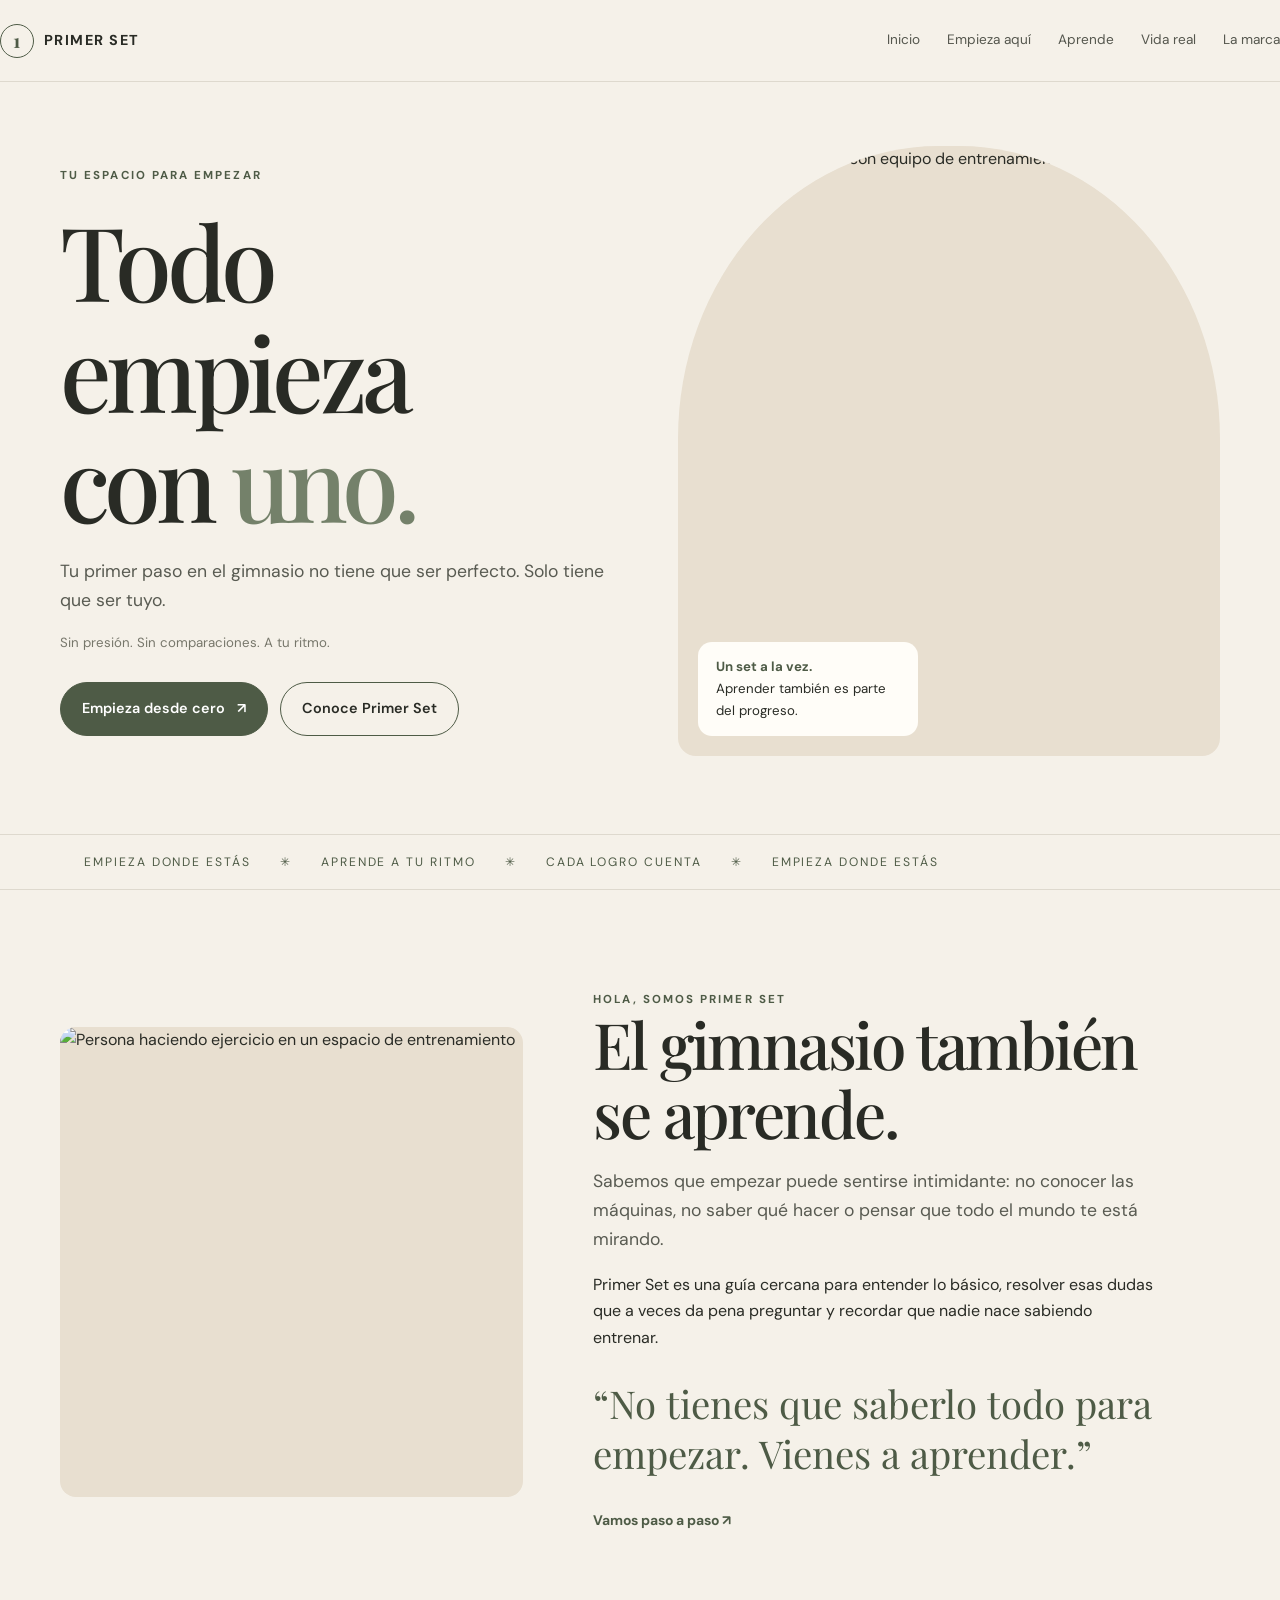
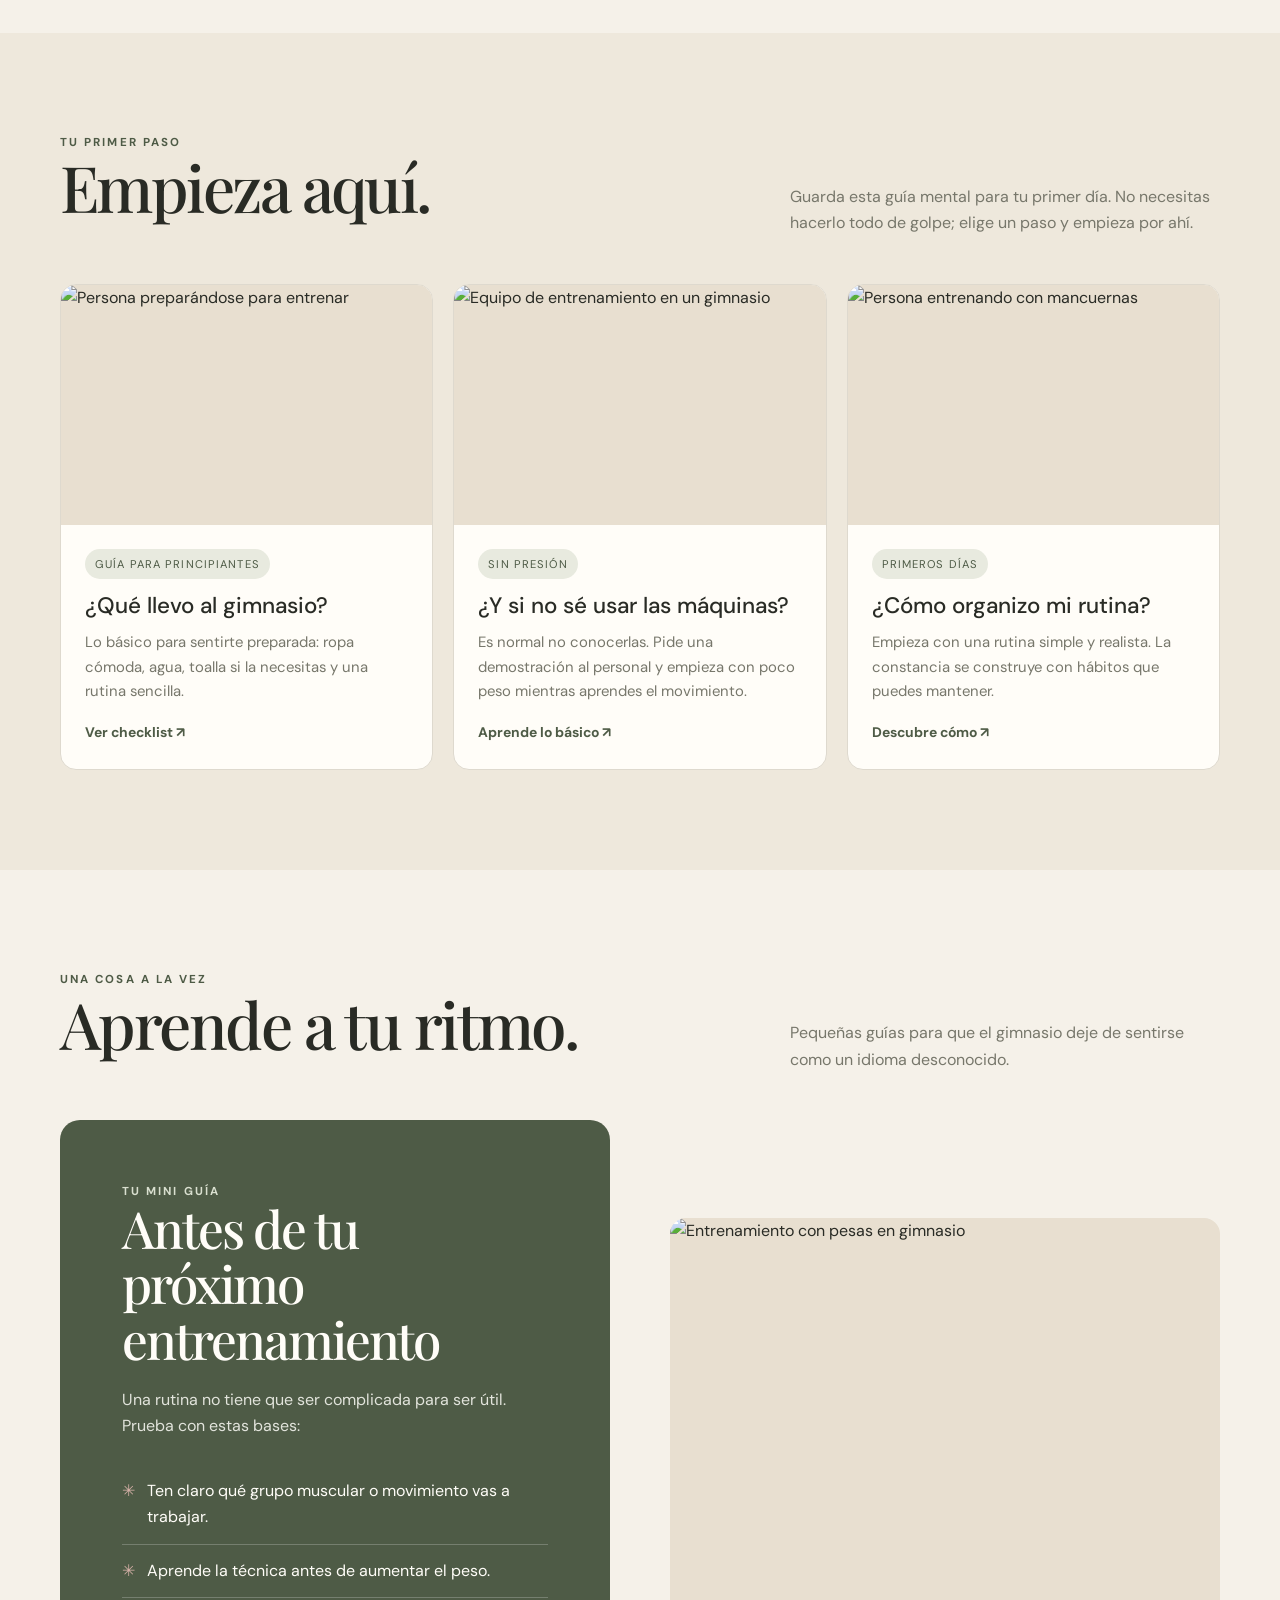
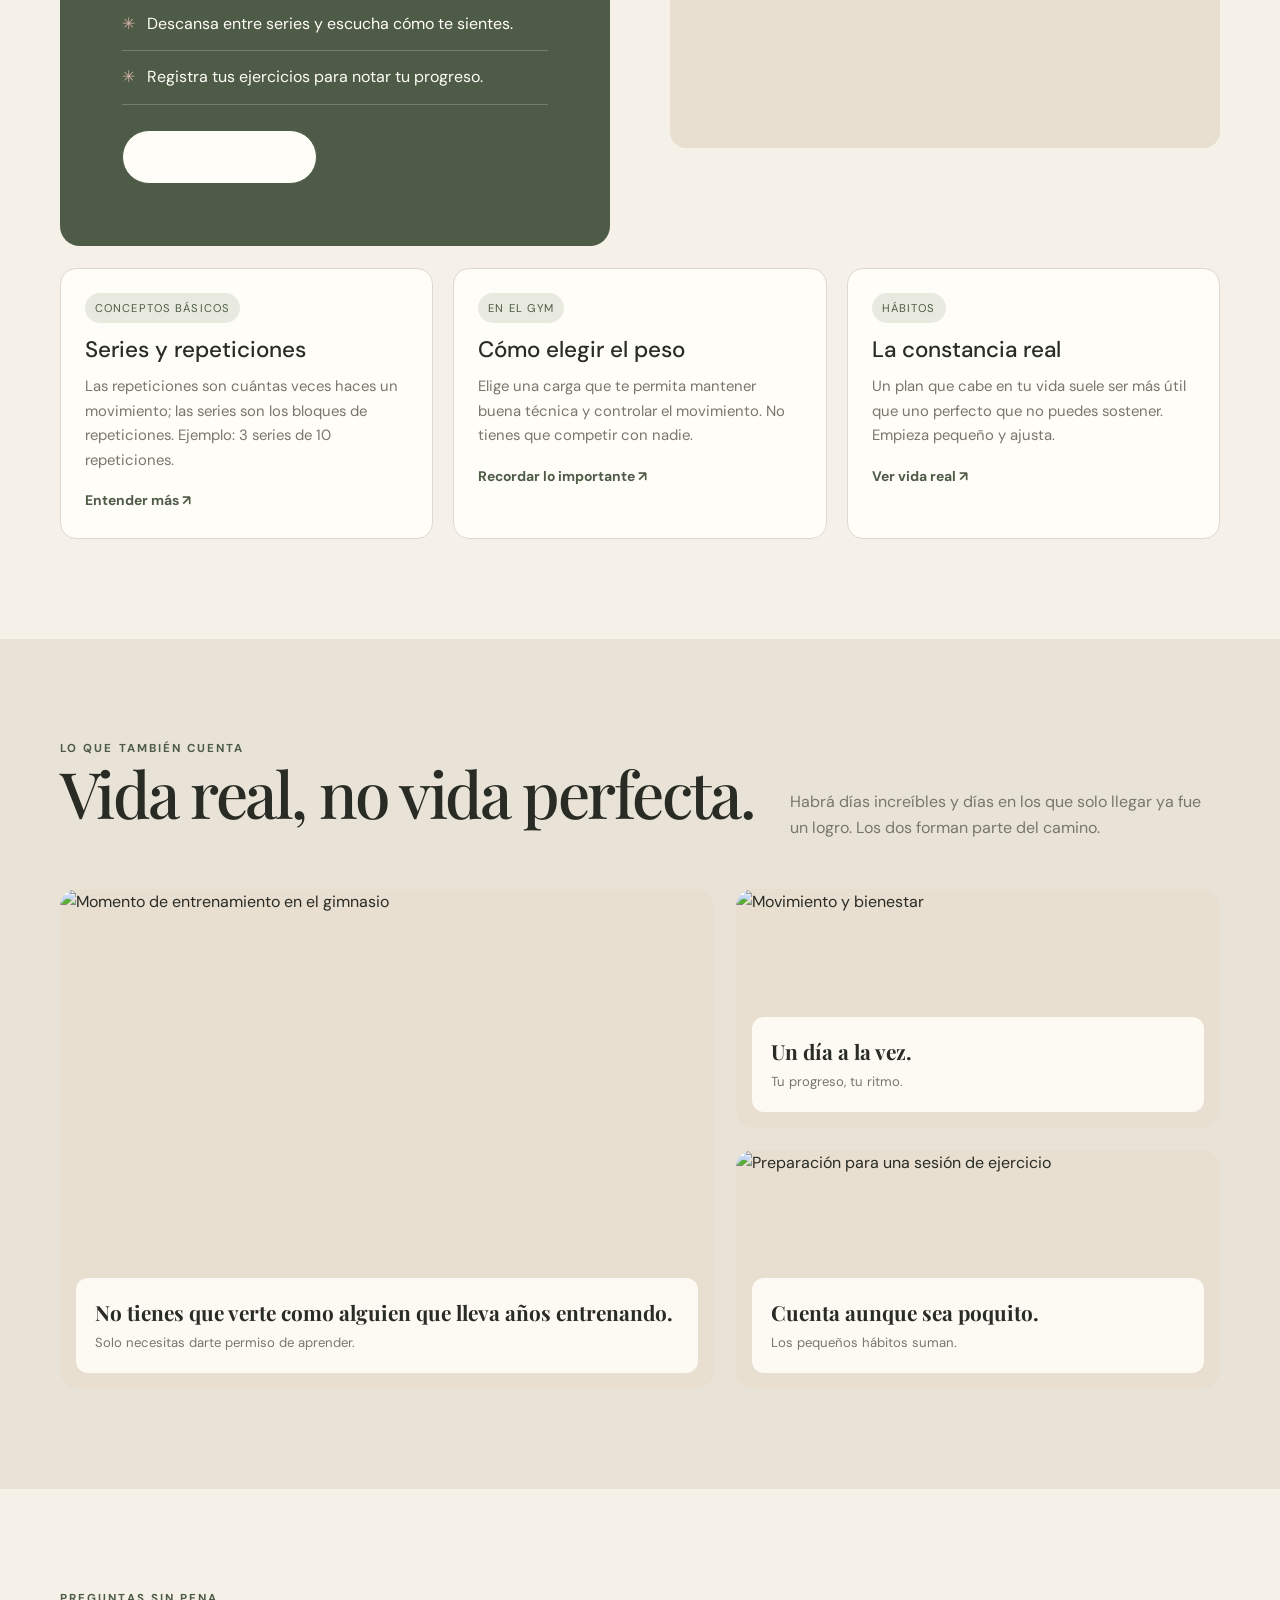
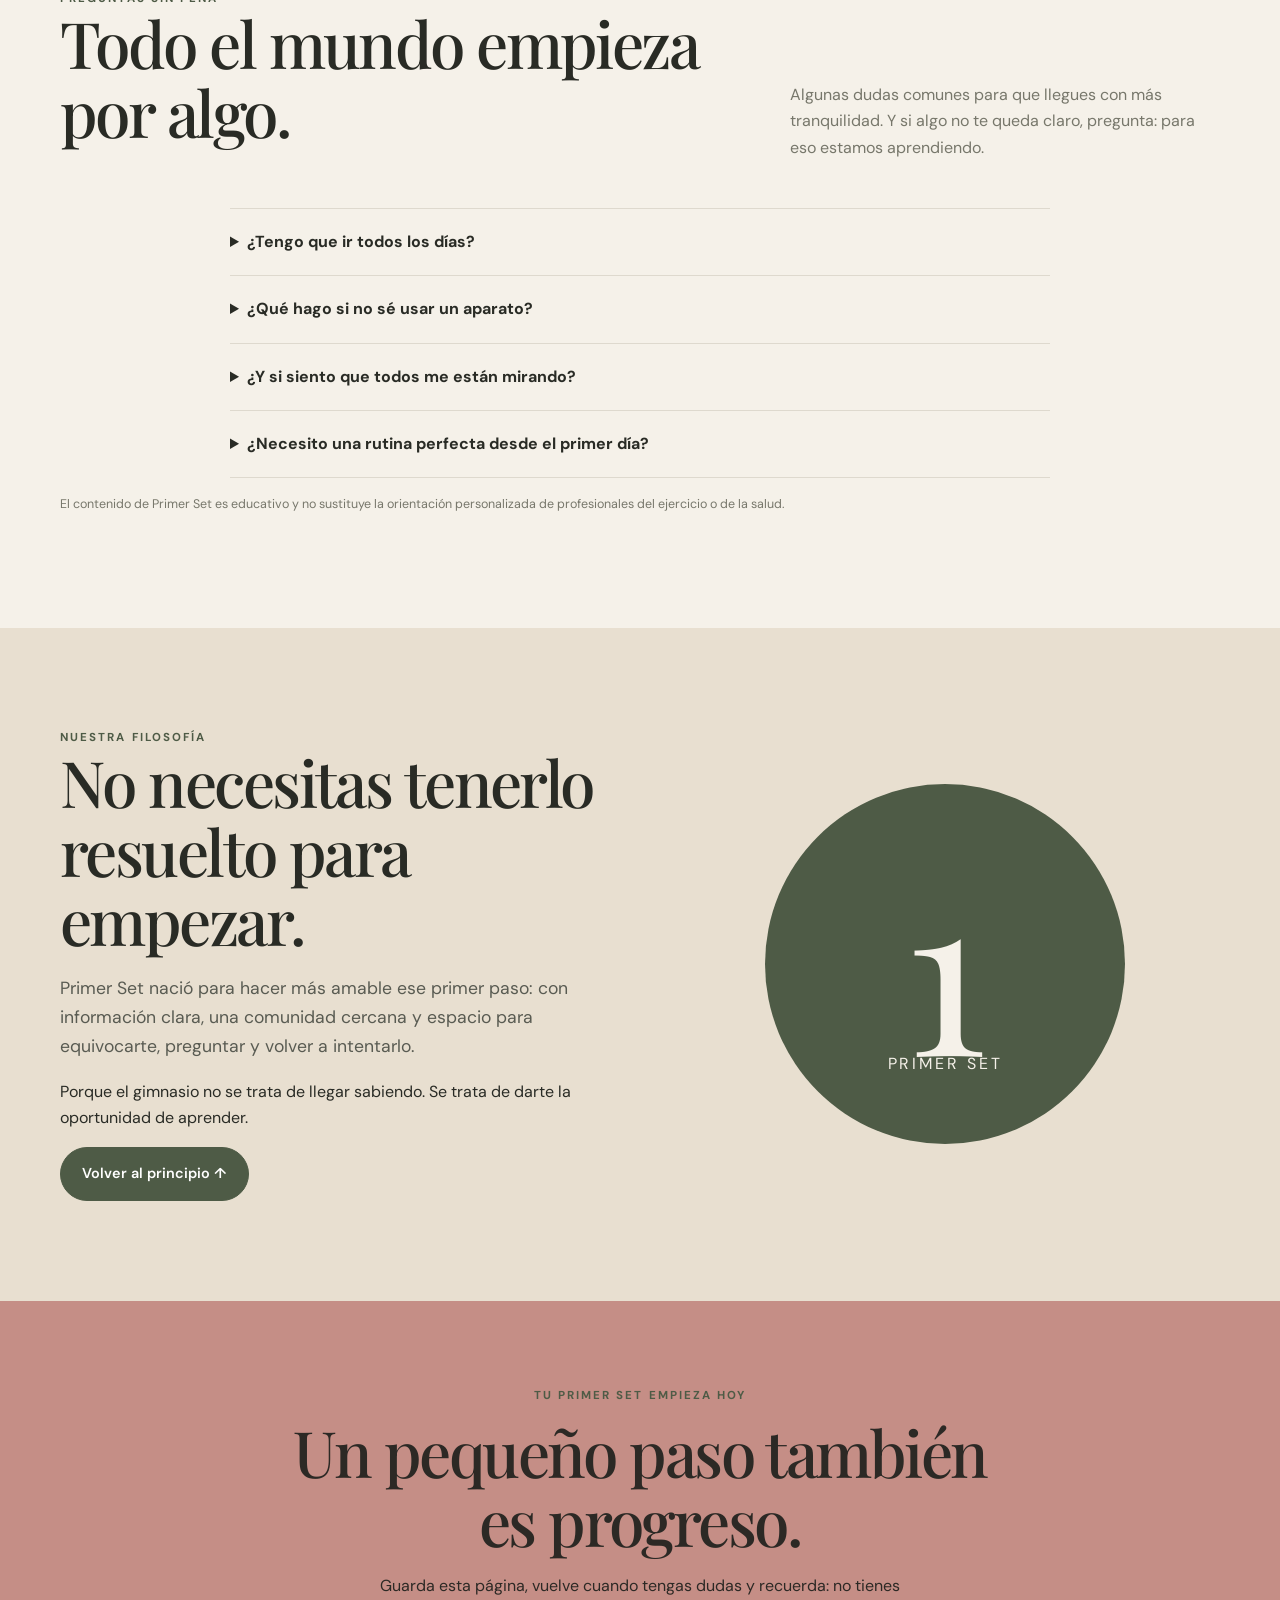
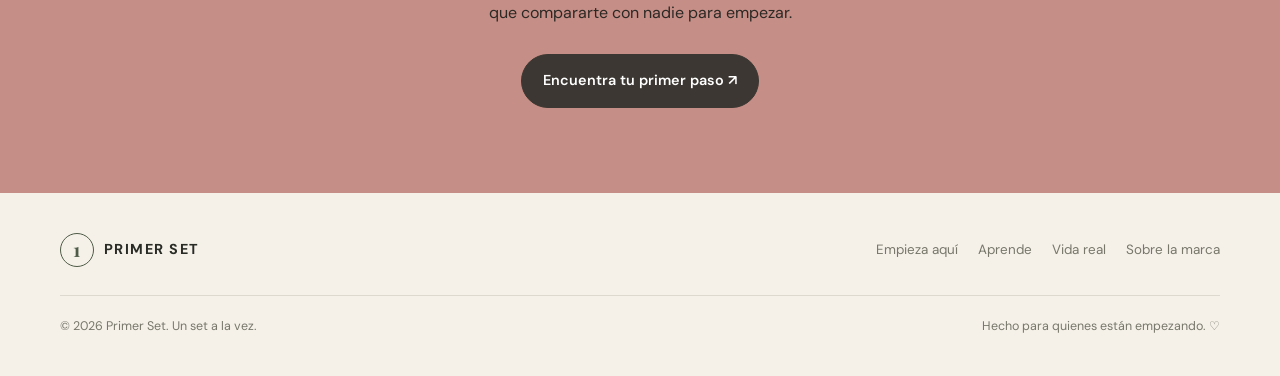
==== index.html @ 90183588 "Add files via upload" ====
<!DOCTYPE html>
<html lang="es">
<head>
<meta charset="utf-8">
<meta name="viewport" content="width=device-width, initial-scale=1">
<meta name="description" content="Primer Set: una guía cercana y sin presión para empezar en el gimnasio. Aprende a tu ritmo, resuelve tus dudas y celebra cada pequeño logro.">
<meta name="theme-color" content="#f5f1e9">
<title>Primer Set — Todo empieza con uno</title>
<link rel="preconnect" href="https://fonts.googleapis.com">
<link rel="preconnect" href="https://fonts.gstatic.com" crossorigin>
<link href="https://fonts.googleapis.com/css2?family=DM+Sans:wght@400;500;600;700&family=Playfair+Display:wght@500;600;700&display=swap" rel="stylesheet">
<style>
:root{--cream:#f5f1e9;--paper:#fffdf8;--ink:#292b25;--muted:#77776b;--sage:#74816a;--sage-dark:#4e5b46;--rose:#c58e86;--line:#ded9ce;--sand:#e8dfd0;--serif:'Playfair Display',Georgia,serif;--sans:'DM Sans',Arial,sans-serif}
*{box-sizing:border-box}html{scroll-behavior:smooth;scroll-padding-top:90px}body{margin:0;background:var(--cream);color:var(--ink);font-family:var(--sans);line-height:1.65}a{color:inherit;text-decoration:none}img{display:block;width:100%;height:100%;object-fit:cover}.wrap{width:min(1160px,calc(100% - 48px));margin:auto}.eyebrow{text-transform:uppercase;letter-spacing:.18em;font-size:.72rem;font-weight:700;color:var(--sage-dark)}h1,h2,h3,p{margin-top:0}h1,h2,h3{font-weight:500;line-height:1.08}h1,h2{font-family:var(--serif)}h1{font-size:clamp(3.4rem,8vw,7.2rem);letter-spacing:-.055em;margin:20px 0}h2{font-size:clamp(2.4rem,5vw,4.4rem);letter-spacing:-.04em;margin-bottom:20px}h3{font-size:1.4rem;margin-bottom:12px}.lead{font-size:1.1rem;max-width:570px;color:#595b52}.btn{display:inline-flex;align-items:center;justify-content:center;gap:12px;padding:14px 21px;border-radius:999px;border:1px solid var(--sage-dark);font-weight:600;font-size:.9rem;transition:.2s}.btn:hover{transform:translateY(-2px)}.btn.primary{background:var(--sage-dark);color:white}.btn.light{background:var(--paper)}.btnline{display:flex;gap:12px;flex-wrap:wrap;margin-top:28px}.nav{height:82px;display:flex;align-items:center;justify-content:space-between;border-bottom:1px solid var(--line);position:sticky;top:0;z-index:20;background:rgba(245,241,233,.94);backdrop-filter:blur(12px)}.brand{display:flex;align-items:center;gap:10px;font-weight:700;letter-spacing:.1em;font-size:.9rem}.mark{width:34px;height:34px;border:1px solid var(--sage-dark);border-radius:50%;display:grid;place-items:center;color:var(--sage-dark);font-family:var(--serif);font-size:1.2rem}.navlinks{display:flex;gap:27px;font-size:.85rem;color:#55574e}.navlinks a:hover{color:var(--rose)}.menu{display:none;background:none;border:0;font:inherit;font-size:1.4rem}.hero{padding:64px 0 78px;display:grid;grid-template-columns:1.02fr .98fr;gap:54px;align-items:center}.hero-copy{padding:20px 0}.hero h1 span{color:var(--sage)}.hero-photo{height:610px;border-radius:48% 48% 18px 18px;overflow:hidden;position:relative;background:var(--sand)}.photo-note{position:absolute;bottom:20px;left:20px;background:var(--paper);padding:14px 18px;border-radius:14px;max-width:220px;font-size:.83rem}.photo-note strong{display:block;color:var(--sage-dark)}.tiny{font-size:.83rem;color:var(--muted)}.ticker{border-top:1px solid var(--line);border-bottom:1px solid var(--line);padding:17px 0;overflow:hidden;white-space:nowrap;color:var(--sage-dark);font-size:.76rem;letter-spacing:.16em;text-transform:uppercase}.ticker span{margin:0 24px}.section{padding:100px 0}.section-head{display:flex;justify-content:space-between;gap:30px;align-items:end;margin-bottom:42px}.section-head p{max-width:430px;color:var(--muted);margin-bottom:5px}.intro-grid{display:grid;grid-template-columns:.85fr 1.15fr;gap:70px;align-items:center}.intro-img{height:470px;border-radius:16px;overflow:hidden;background:var(--sand)}.intro-copy{max-width:560px}.quote{font-family:var(--serif);font-size:clamp(1.7rem,3vw,2.5rem);line-height:1.3;margin:28px 0;color:var(--sage-dark)}.cards{display:grid;grid-template-columns:repeat(3,1fr);gap:20px}.card{background:var(--paper);border:1px solid var(--line);border-radius:16px;overflow:hidden;transition:transform .2s}.card:hover{transform:translateY(-5px)}.card-img{height:240px;background:var(--sand)}.card-body{padding:24px}.tag{display:inline-block;font-size:.7rem;letter-spacing:.1em;text-transform:uppercase;color:var(--sage-dark);background:#e8eadf;border-radius:99px;padding:6px 10px;margin-bottom:15px}.card p{font-size:.93rem;color:var(--muted)}.read{font-weight:700;font-size:.87rem;color:var(--sage-dark)}.split{display:grid;grid-template-columns:1fr 1fr;gap:60px;align-items:center}.sage-panel{background:var(--sage-dark);color:#fffdf8;border-radius:20px;padding:clamp(30px,5vw,62px)}.sage-panel .eyebrow{color:#d9dfcf}.sage-panel p{color:#e2e4dc}.list{list-style:none;padding:0;margin:25px 0}.list li{padding:13px 0;border-bottom:1px solid rgba(255,255,255,.22);display:flex;gap:12px}.list li:before{content:'✳';color:#d5b0a7}.soft-photo{height:530px;border-radius:16px;overflow:hidden;background:var(--sand)}.real-grid{display:grid;grid-template-columns:1.15fr .85fr;gap:22px}.real-main{height:500px;border-radius:18px;overflow:hidden;position:relative;background:var(--sand)}.real-side{display:grid;grid-template-rows:1fr 1fr;gap:22px}.real-small{min-height:230px;border-radius:18px;overflow:hidden;position:relative;background:var(--sand)}.image-label{position:absolute;bottom:16px;left:16px;right:16px;padding:17px 19px;background:rgba(255,253,248,.92);border-radius:12px}.image-label strong{font-family:var(--serif);font-size:1.3rem;display:block}.image-label span{font-size:.82rem;color:var(--muted)}.brand-section{background:var(--sand)}.brand-box{display:grid;grid-template-columns:1fr 1fr;gap:60px;align-items:center}.brand-symbol{height:360px;border-radius:50%;background:var(--sage-dark);display:grid;place-items:center;color:var(--cream);font-family:var(--serif);font-size:clamp(7rem,18vw,14rem);line-height:1;max-width:360px;margin:auto;width:100%}.newsletter{padding:85px 0;text-align:center;background:var(--rose);color:#2c2925}.newsletter h2{max-width:700px;margin:12px auto 18px}.newsletter p{max-width:550px;margin:0 auto 28px}.newsletter .btn{border-color:#3c3732;background:#3c3732;color:white}.footer{padding:40px 0}.footer-top{display:flex;justify-content:space-between;gap:30px;align-items:center;padding-bottom:28px;border-bottom:1px solid var(--line)}.footer-links{display:flex;gap:20px;font-size:.84rem;color:var(--muted)}.footer-bottom{padding-top:20px;display:flex;justify-content:space-between;gap:20px;color:var(--muted);font-size:.78rem}.notice{font-size:.78rem;color:var(--muted);margin-top:16px}
@media(max-width:800px){.wrap{width:min(100% - 32px,600px)}.nav{height:70px}.menu{display:block}.navlinks{display:none;position:absolute;top:69px;left:0;right:0;background:var(--cream);padding:20px 24px 26px;border-bottom:1px solid var(--line);flex-direction:column;gap:16px}.navlinks.open{display:flex}.hero{padding:38px 0 55px;grid-template-columns:1fr;gap:30px}.hero-copy{padding:0}.hero-photo{height:440px;order:2}.hero h1{font-size:clamp(3.5rem,16vw,5.5rem)}.section{padding:70px 0}.section-head,.intro-grid,.split,.brand-box{grid-template-columns:1fr;display:grid;gap:25px}.section-head{align-items:start}.intro-grid{gap:30px}.intro-img{height:350px}.cards{grid-template-columns:1fr;gap:16px}.card-img{height:260px}.real-grid{grid-template-columns:1fr}.real-main{height:390px}.real-side{grid-template-columns:1fr 1fr;grid-template-rows:auto}.real-small{height:250px}.soft-photo{height:390px}.brand-symbol{height:280px;max-width:280px}.footer-top,.footer-bottom{align-items:flex-start;flex-direction:column}.footer-links{flex-wrap:wrap}.photo-note{bottom:14px;left:14px}.ticker span{margin:0 14px}}
@media(prefers-reduced-motion:reduce){html{scroll-behavior:auto}*{transition:none!important}}
</style>
</head>
<body>
<header class="nav">
  <div class="wrap" style="display:flex;align-items:center;justify-content:space-between;width:100%">
    <a class="brand" href="#inicio" aria-label="Primer Set, inicio"><span class="mark">1</span><span>PRIMER SET</span></a>
    <button class="menu" id="menuButton" aria-label="Abrir menú" aria-expanded="false">☰</button>
    <nav class="navlinks" id="navlinks" aria-label="Navegación principal">
      <a href="#inicio">Inicio</a><a href="#empieza">Empieza aquí</a><a href="#aprende">Aprende</a><a href="#vida-real">Vida real</a><a href="#marca">La marca</a>
    </nav>
  </div>
</header>
<main>
<section class="hero wrap" id="inicio">
  <div class="hero-copy">
    <div class="eyebrow">Tu espacio para empezar</div>
    <h1>Todo empieza<br>con <span>uno.</span></h1>
    <p class="lead">Tu primer paso en el gimnasio no tiene que ser perfecto. Solo tiene que ser tuyo.</p>
    <p class="tiny">Sin presión. Sin comparaciones. A tu ritmo.</p>
    <div class="btnline"><a class="btn primary" href="#empieza">Empieza desde cero <span>↗</span></a><a class="btn" href="#marca">Conoce Primer Set</a></div>
  </div>
  <div class="hero-photo">
    <img src="https://images.unsplash.com/photo-1534438327276-14e5300c3a48?auto=format&fit=crop&w=1100&q=85" alt="Espacio de gimnasio con equipo de entrenamiento" fetchpriority="high">
    <div class="photo-note"><strong>Un set a la vez.</strong>Aprender también es parte del progreso.</div>
  </div>
</section>
<div class="ticker"><div class="wrap"><span>Empieza donde estás</span> ✳ <span>Aprende a tu ritmo</span> ✳ <span>Cada logro cuenta</span> ✳ <span>Empieza donde estás</span></div></div>

<section class="section wrap" id="marca">
  <div class="intro-grid">
    <div class="intro-img"><img src="https://images.unsplash.com/photo-1518611012118-696072aa579a?auto=format&fit=crop&w=900&q=85" alt="Persona haciendo ejercicio en un espacio de entrenamiento" loading="lazy"></div>
    <div class="intro-copy">
      <div class="eyebrow">Hola, somos Primer Set</div>
      <h2>El gimnasio también se aprende.</h2>
      <p class="lead">Sabemos que empezar puede sentirse intimidante: no conocer las máquinas, no saber qué hacer o pensar que todo el mundo te está mirando.</p>
      <p>Primer Set es una guía cercana para entender lo básico, resolver esas dudas que a veces da pena preguntar y recordar que nadie nace sabiendo entrenar.</p>
      <div class="quote">“No tienes que saberlo todo para empezar. Vienes a aprender.”</div>
      <a class="read" href="#empieza">Vamos paso a paso ↗</a>
    </div>
  </div>
</section>

<section class="section" id="empieza" style="background:#eee8dc">
  <div class="wrap">
    <div class="section-head"><div><div class="eyebrow">Tu primer paso</div><h2>Empieza aquí.</h2></div><p>Guarda esta guía mental para tu primer día. No necesitas hacerlo todo de golpe; elige un paso y empieza por ahí.</p></div>
    <div class="cards">
      <article class="card"><div class="card-img"><img src="https://images.unsplash.com/photo-1571019613454-1cb2f99b2d8b?auto=format&fit=crop&w=800&q=85" alt="Persona preparándose para entrenar" loading="lazy"></div><div class="card-body"><span class="tag">Guía para principiantes</span><h3>¿Qué llevo al gimnasio?</h3><p>Lo básico para sentirte preparada: ropa cómoda, agua, toalla si la necesitas y una rutina sencilla.</p><a class="read" href="#preguntas">Ver checklist ↗</a></div></article>
      <article class="card"><div class="card-img"><img src="https://images.unsplash.com/photo-1583454110551-21f2fa2afe61?auto=format&fit=crop&w=800&q=85" alt="Equipo de entrenamiento en un gimnasio" loading="lazy"></div><div class="card-body"><span class="tag">Sin presión</span><h3>¿Y si no sé usar las máquinas?</h3><p>Es normal no conocerlas. Pide una demostración al personal y empieza con poco peso mientras aprendes el movimiento.</p><a class="read" href="#aprende">Aprende lo básico ↗</a></div></article>
      <article class="card"><div class="card-img"><img src="https://images.unsplash.com/photo-1517836357463-d25dfeac3438?auto=format&fit=crop&w=800&q=85" alt="Persona entrenando con mancuernas" loading="lazy"></div><div class="card-body"><span class="tag">Primeros días</span><h3>¿Cómo organizo mi rutina?</h3><p>Empieza con una rutina simple y realista. La constancia se construye con hábitos que puedes mantener.</p><a class="read" href="#aprende">Descubre cómo ↗</a></div></article>
    </div>
  </div>
</section>

<section class="section wrap" id="aprende">
  <div class="section-head"><div><div class="eyebrow">Una cosa a la vez</div><h2>Aprende a tu ritmo.</h2></div><p>Pequeñas guías para que el gimnasio deje de sentirse como un idioma desconocido.</p></div>
  <div class="split">
    <div class="sage-panel">
      <div class="eyebrow">Tu mini guía</div><h2 style="font-size:clamp(2.1rem,4vw,3.5rem)">Antes de tu próximo entrenamiento</h2>
      <p>Una rutina no tiene que ser complicada para ser útil. Prueba con estas bases:</p>
      <ul class="list"><li>Ten claro qué grupo muscular o movimiento vas a trabajar.</li><li>Aprende la técnica antes de aumentar el peso.</li><li>Descansa entre series y escucha cómo te sientes.</li><li>Registra tus ejercicios para notar tu progreso.</li></ul>
      <a class="btn light" href="#preguntas">Resolver mis dudas ↗</a>
    </div>
    <div class="soft-photo"><img src="https://images.unsplash.com/photo-1517838277536-fd7cf7b4f9a5?auto=format&fit=crop&w=900&q=85" alt="Entrenamiento con pesas en gimnasio" loading="lazy"></div>
  </div>
  <div class="cards" style="margin-top:22px">
    <article class="card"><div class="card-body"><span class="tag">Conceptos básicos</span><h3>Series y repeticiones</h3><p>Las repeticiones son cuántas veces haces un movimiento; las series son los bloques de repeticiones. Ejemplo: 3 series de 10 repeticiones.</p><a class="read" href="#preguntas">Entender más ↗</a></div></article>
    <article class="card"><div class="card-body"><span class="tag">En el gym</span><h3>Cómo elegir el peso</h3><p>Elige una carga que te permita mantener buena técnica y controlar el movimiento. No tienes que competir con nadie.</p><a class="read" href="#preguntas">Recordar lo importante ↗</a></div></article>
    <article class="card"><div class="card-body"><span class="tag">Hábitos</span><h3>La constancia real</h3><p>Un plan que cabe en tu vida suele ser más útil que uno perfecto que no puedes sostener. Empieza pequeño y ajusta.</p><a class="read" href="#vida-real">Ver vida real ↗</a></div></article>
  </div>
</section>

<section class="section" id="vida-real" style="background:#e9e3d7">
  <div class="wrap">
    <div class="section-head"><div><div class="eyebrow">Lo que también cuenta</div><h2>Vida real, no vida perfecta.</h2></div><p>Habrá días increíbles y días en los que solo llegar ya fue un logro. Los dos forman parte del camino.</p></div>
    <div class="real-grid">
      <div class="real-main"><img src="https://images.unsplash.com/photo-1517838277536-fd7cf7b4f9a5?auto=format&fit=crop&w=1100&q=85" alt="Momento de entrenamiento en el gimnasio" loading="lazy"><div class="image-label"><strong>No tienes que verte como alguien que lleva años entrenando.</strong><span>Solo necesitas darte permiso de aprender.</span></div></div>
      <div class="real-side">
        <div class="real-small"><img src="https://images.unsplash.com/photo-1518611012118-696072aa579a?auto=format&fit=crop&w=700&q=85" alt="Movimiento y bienestar" loading="lazy"><div class="image-label"><strong>Un día a la vez.</strong><span>Tu progreso, tu ritmo.</span></div></div>
        <div class="real-small"><img src="https://images.unsplash.com/photo-1571019613454-1cb2f99b2d8b?auto=format&fit=crop&w=700&q=85" alt="Preparación para una sesión de ejercicio" loading="lazy"><div class="image-label"><strong>Cuenta aunque sea poquito.</strong><span>Los pequeños hábitos suman.</span></div></div>
      </div>
    </div>
  </div>
</section>

<section class="section wrap" id="preguntas">
  <div class="section-head"><div><div class="eyebrow">Preguntas sin pena</div><h2>Todo el mundo empieza por algo.</h2></div><p>Algunas dudas comunes para que llegues con más tranquilidad. Y si algo no te queda claro, pregunta: para eso estamos aprendiendo.</p></div>
  <div style="max-width:820px;margin:auto">
    <details style="border-top:1px solid var(--line);padding:20px 0"><summary style="font-weight:700;cursor:pointer">¿Tengo que ir todos los días?</summary><p style="color:var(--muted);margin:14px 0 0">No. La frecuencia depende de tu experiencia, objetivos, descanso y agenda. Para empezar, elige un ritmo realista y busca orientación profesional si la necesitas.</p></details>
    <details style="border-top:1px solid var(--line);padding:20px 0"><summary style="font-weight:700;cursor:pointer">¿Qué hago si no sé usar un aparato?</summary><p style="color:var(--muted);margin:14px 0 0">Pide al personal del gimnasio que te explique cómo ajustarlo y usarlo de forma segura. Empieza con una carga ligera y prioriza la técnica.</p></details>
    <details style="border-top:1px solid var(--line);padding:20px 0"><summary style="font-weight:700;cursor:pointer">¿Y si siento que todos me están mirando?</summary><p style="color:var(--muted);margin:14px 0 0">Es una sensación común cuando algo es nuevo. Llevar un plan sencillo, usar audífonos si te ayudan y pedir apoyo puede hacer que te sientas más cómoda con el tiempo.</p></details>
    <details style="border-top:1px solid var(--line);border-bottom:1px solid var(--line);padding:20px 0"><summary style="font-weight:700;cursor:pointer">¿Necesito una rutina perfecta desde el primer día?</summary><p style="color:var(--muted);margin:14px 0 0">No. Necesitas una forma segura y alcanzable de comenzar. Aprende los movimientos básicos y adapta tu plan según tu experiencia y necesidades.</p></details>
  </div>
  <p class="notice">El contenido de Primer Set es educativo y no sustituye la orientación personalizada de profesionales del ejercicio o de la salud.</p>
</section>

<section class="brand-section section">
  <div class="wrap brand-box">
    <div><div class="eyebrow">Nuestra filosofía</div><h2>No necesitas tenerlo resuelto para empezar.</h2><p class="lead">Primer Set nació para hacer más amable ese primer paso: con información clara, una comunidad cercana y espacio para equivocarte, preguntar y volver a intentarlo.</p><p>Porque el gimnasio no se trata de llegar sabiendo. Se trata de darte la oportunidad de aprender.</p><a class="btn primary" href="#inicio">Volver al principio ↑</a></div>
    <div class="brand-symbol" aria-label="Símbolo de Primer Set">1<span style="font-family:var(--sans);font-size:1rem;letter-spacing:.18em;position:absolute;transform:translateY(100px)">PRIMER SET</span></div>
  </div>
</section>
<section class="newsletter">
  <div class="wrap"><div class="eyebrow">Tu primer set empieza hoy</div><h2>Un pequeño paso también es progreso.</h2><p>Guarda esta página, vuelve cuando tengas dudas y recuerda: no tienes que compararte con nadie para empezar.</p><a class="btn" href="#empieza">Encuentra tu primer paso ↗</a></div>
</section>
</main>
<footer class="footer wrap">
  <div class="footer-top"><a class="brand" href="#inicio"><span class="mark">1</span><span>PRIMER SET</span></a><div class="footer-links"><a href="#empieza">Empieza aquí</a><a href="#aprende">Aprende</a><a href="#vida-real">Vida real</a><a href="#marca">Sobre la marca</a></div></div>
  <div class="footer-bottom"><span>© <span id="year"></span> Primer Set. Un set a la vez.</span><span>Hecho para quienes están empezando. ♡</span></div>
</footer>
<script>
const menuButton=document.getElementById('menuButton');const navlinks=document.getElementById('navlinks');
menuButton.addEventListener('click',()=>{const open=navlinks.classList.toggle('open');menuButton.setAttribute('aria-expanded',String(open));menuButton.textContent=open?'×':'☰'});
navlinks.querySelectorAll('a').forEach(a=>a.addEventListener('click',()=>{navlinks.classList.remove('open');menuButton.setAttribute('aria-expanded','false');menuButton.textContent='☰'}));
document.getElementById('year').textContent=new Date().getFullYear();
</script>
</body>
</html>
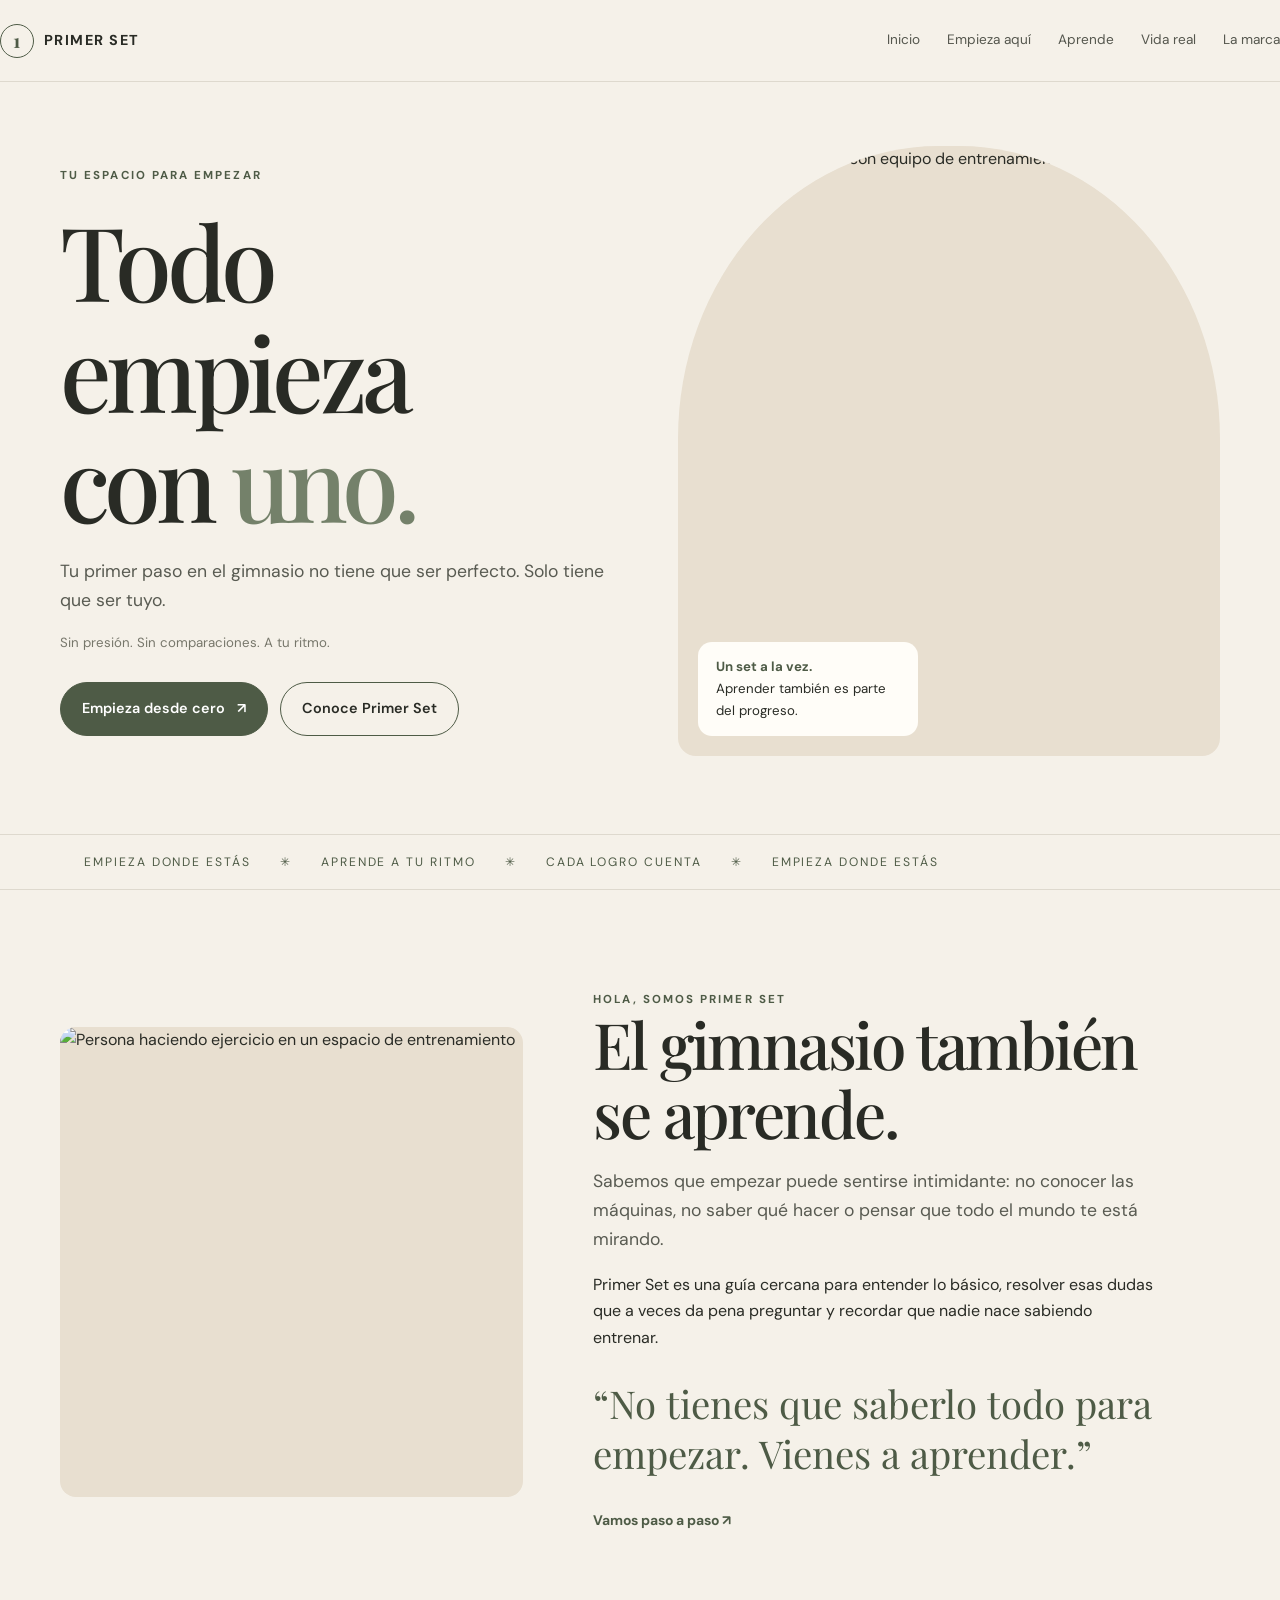
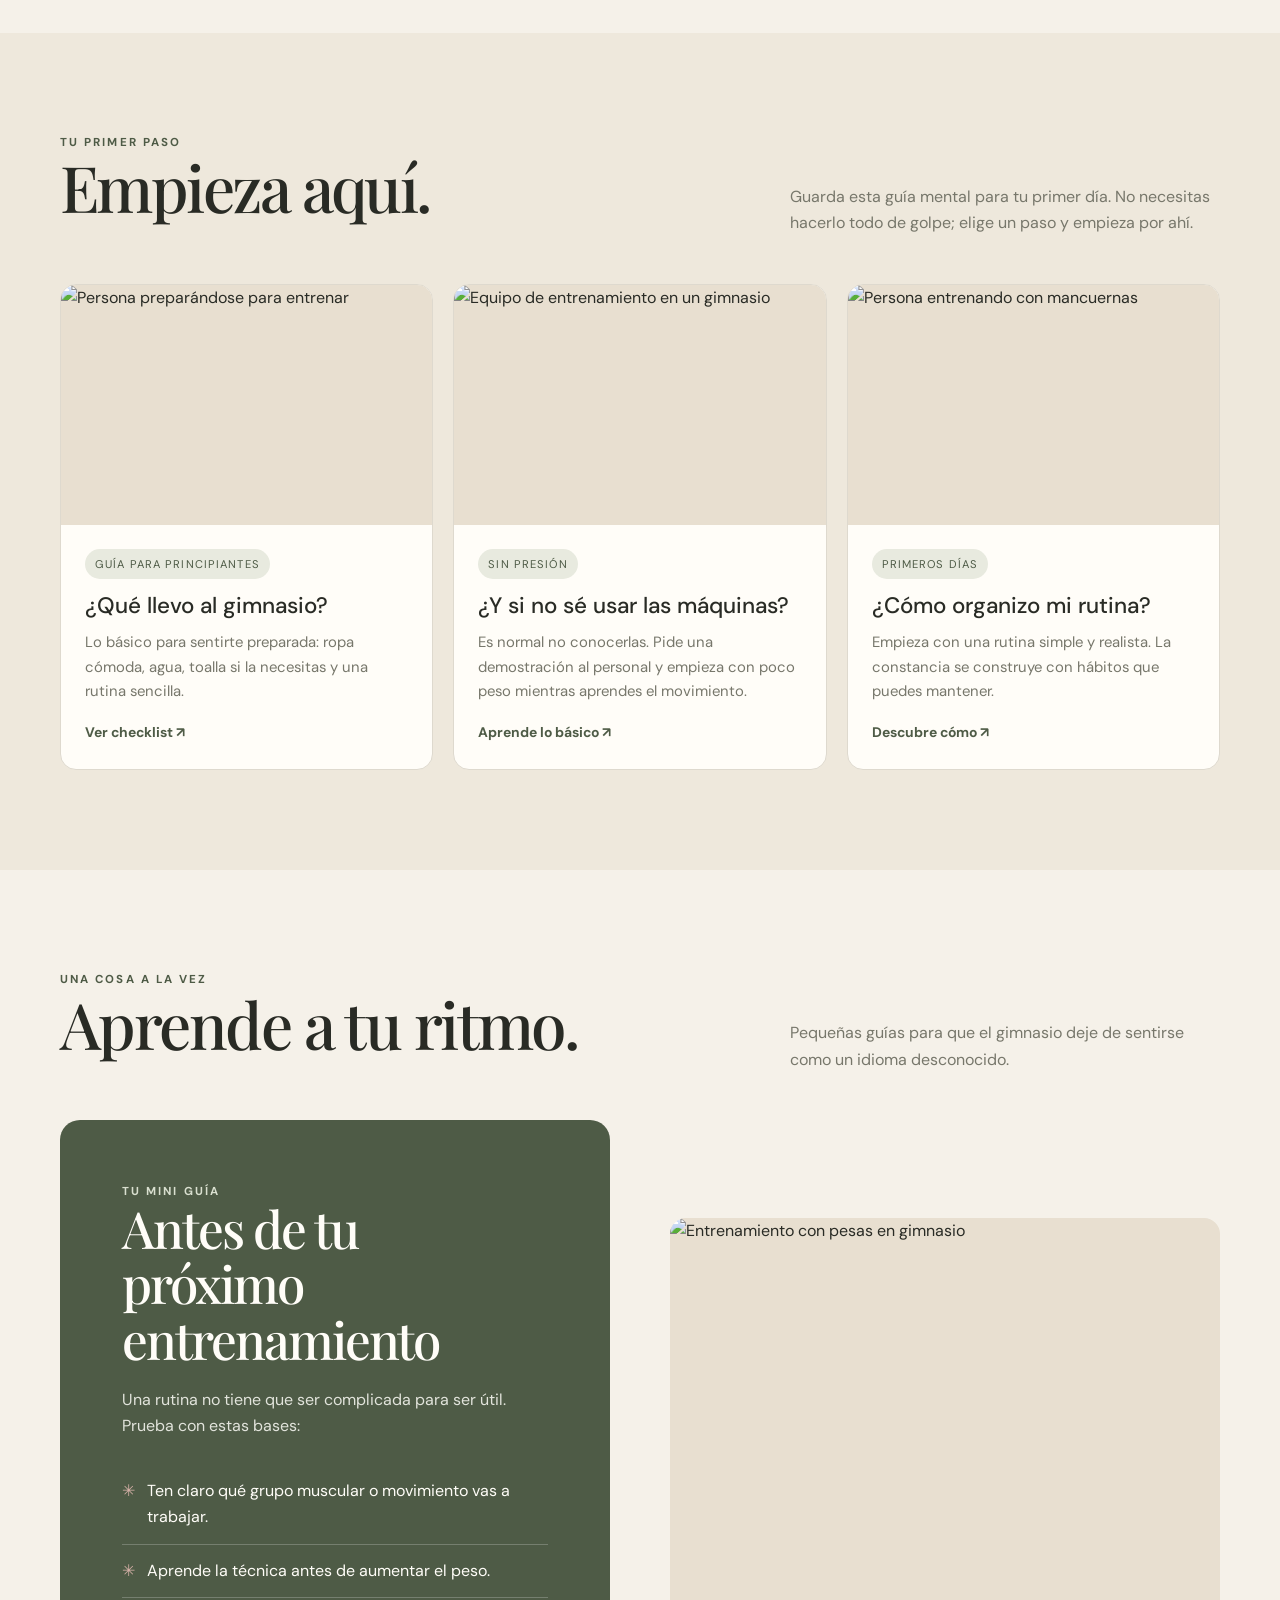
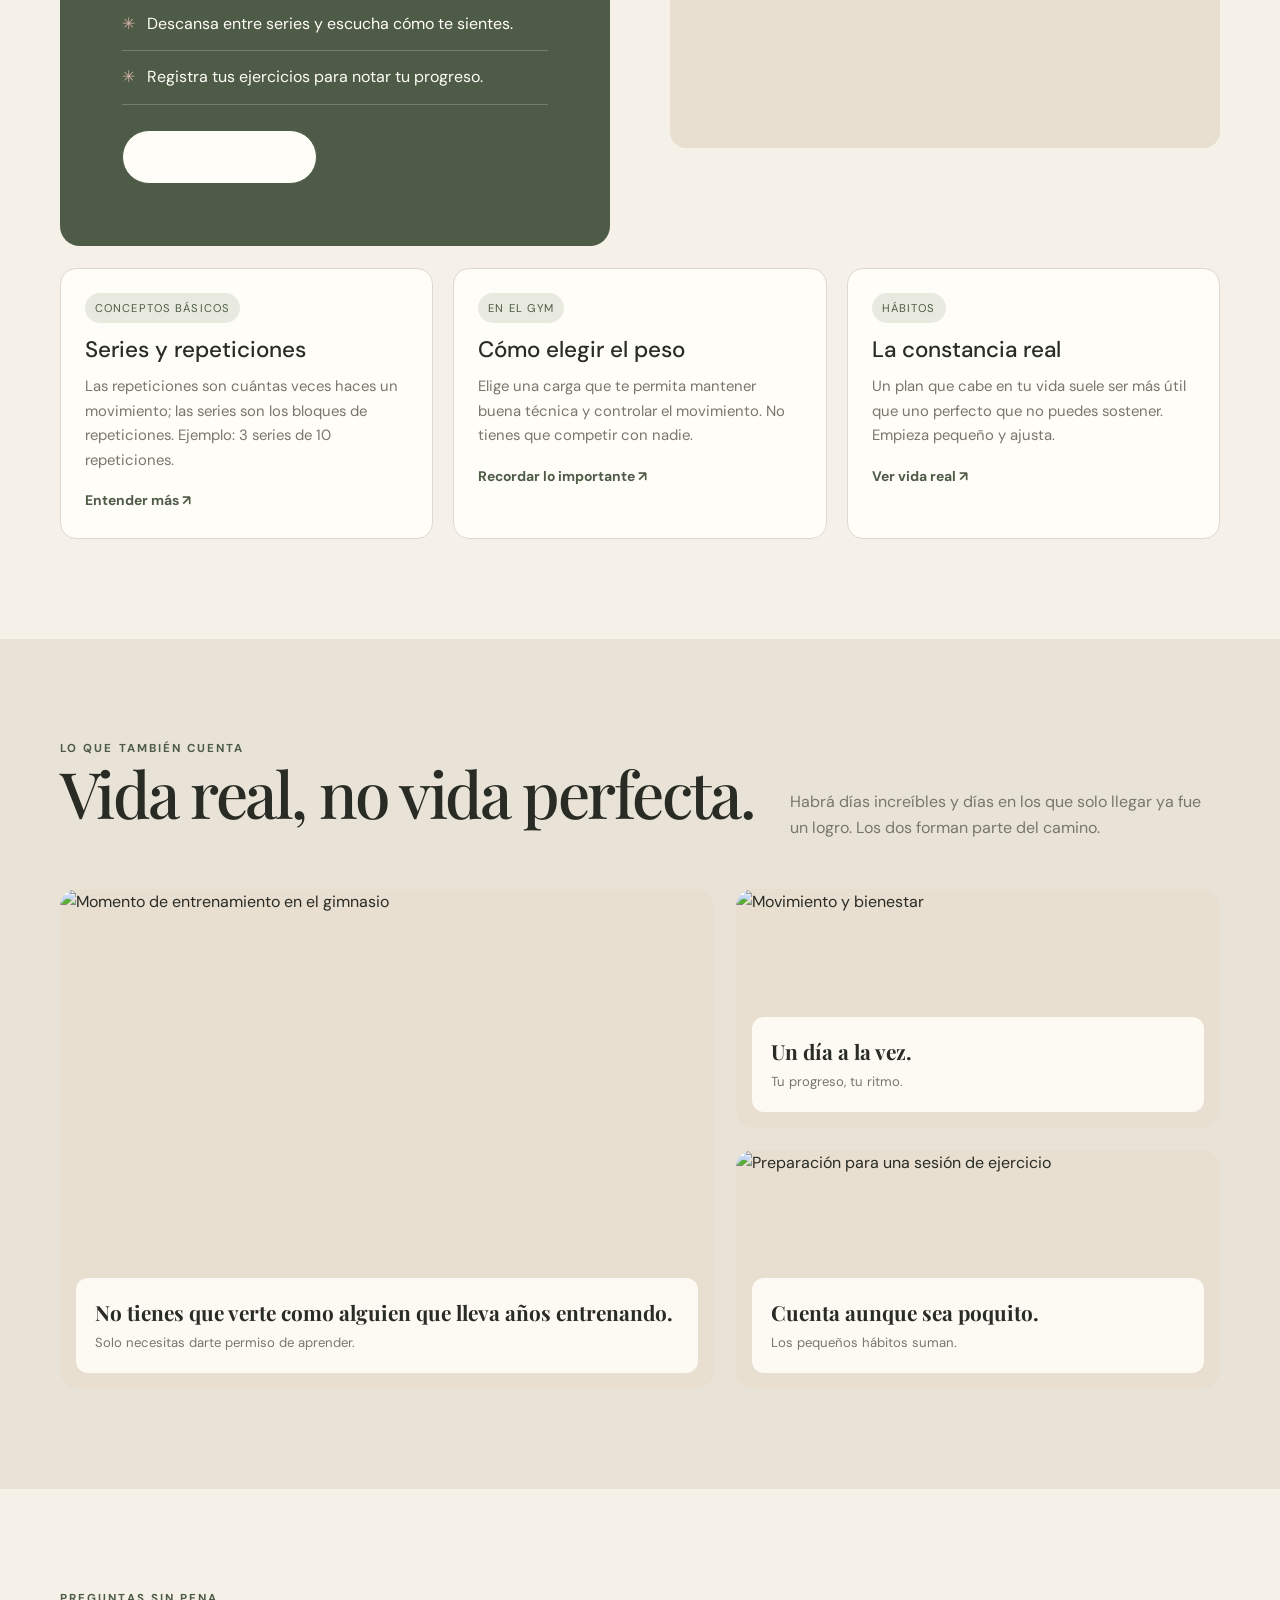
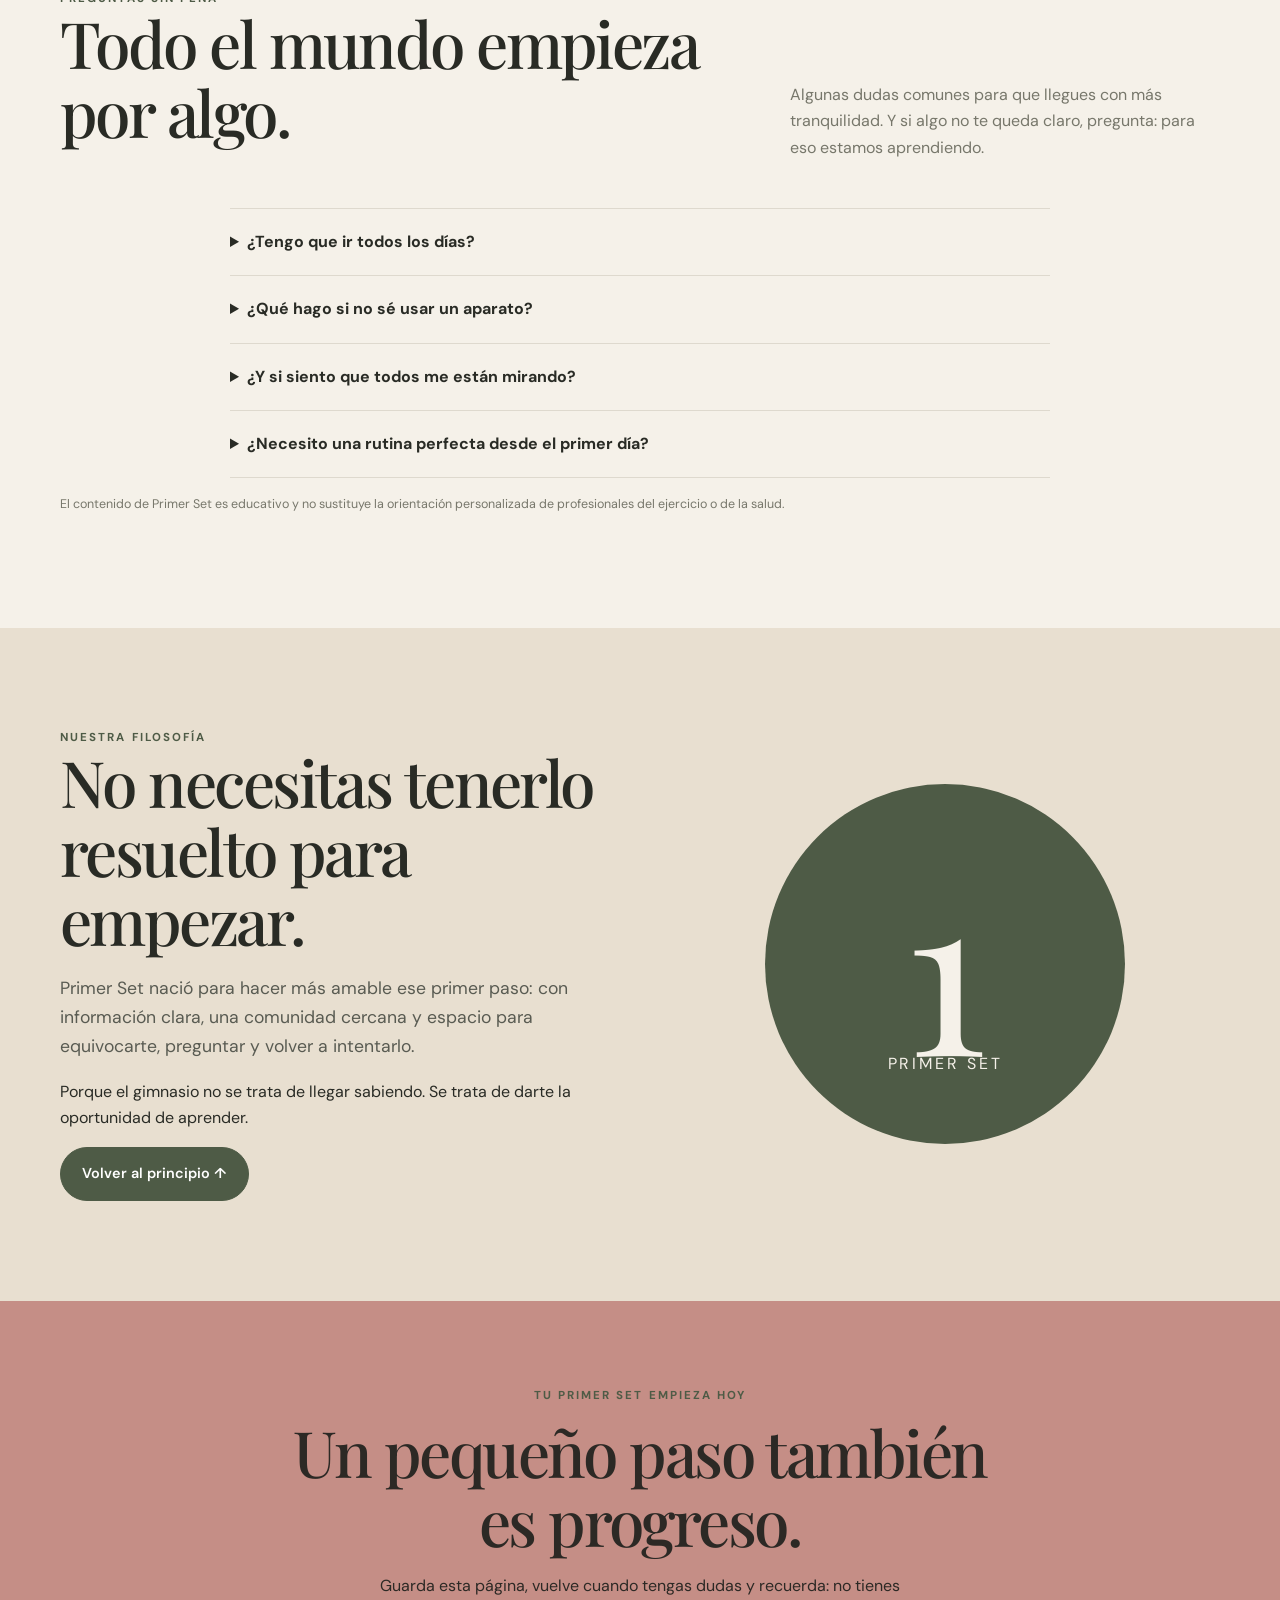
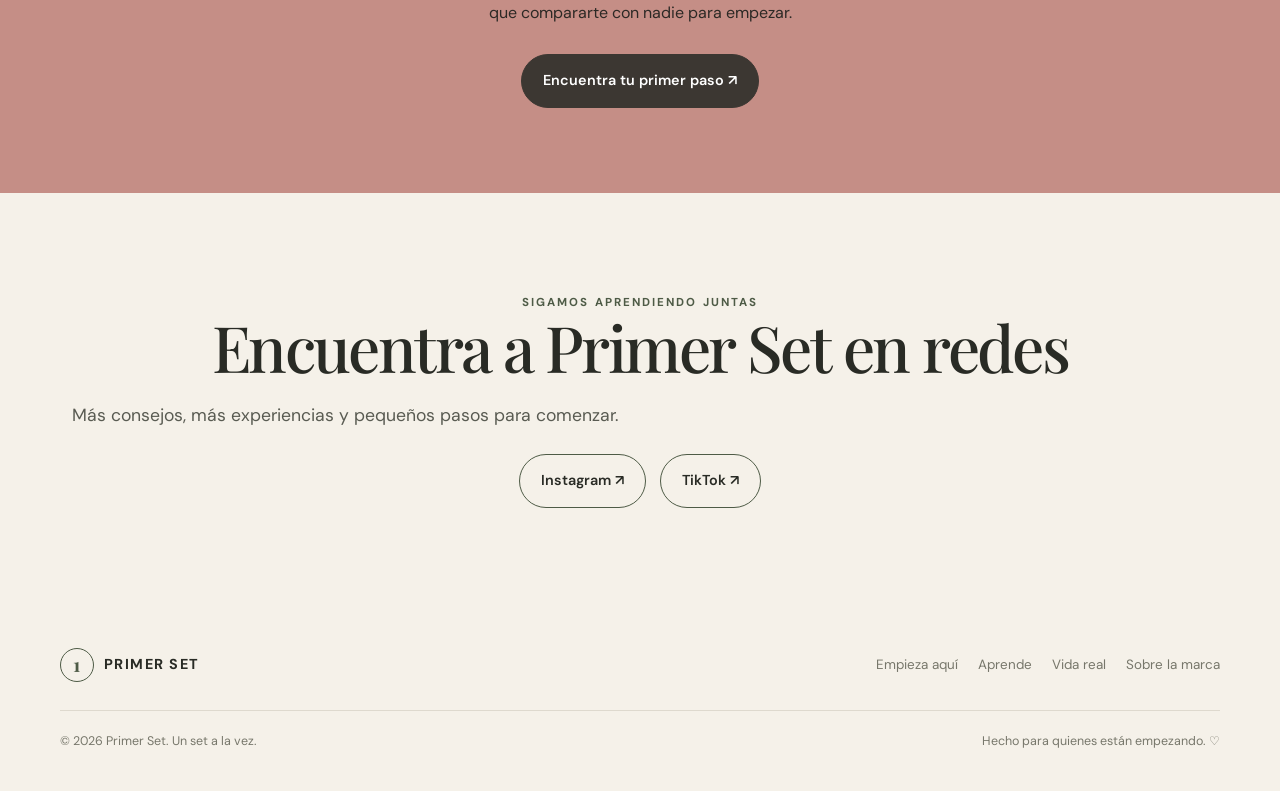
==== commit 7920359b: "Update index.html" ====
--- a/index.html
+++ b/index.html
@@ -117,8 +117,16 @@
 </section>
 <section class="newsletter">
   <div class="wrap"><div class="eyebrow">Tu primer set empieza hoy</div><h2>Un pequeño paso también es progreso.</h2><p>Guarda esta página, vuelve cuando tengas dudas y recuerda: no tienes que compararte con nadie para empezar.</p><a class="btn" href="#empieza">Encuentra tu primer paso ↗</a></div>
+</main>
+  <section class="section wrap" id="redes" style="text-align:center;background:#f5f1e9;">
+  <div class="eyebrow">Sigamos aprendiendo juntas</div>
+  <h2>Encuentra a Primer Set en redes</h2>
+  <p class="lead">Más consejos, más experiencias y pequeños pasos para comenzar.</p>
+  <div style="display:flex;justify-content:center;gap:14px;flex-wrap:wrap;margin-top:24px;">
+    <a class="btn btn-primary" href="https://www.instagram.com/_primerset/" target="_blank" rel="noopener noreferrer">Instagram ↗</a>
+    <a class="btn" href="https://www.tiktok.com/@primer.set" target="_blank" rel="noopener noreferrer">TikTok ↗</a>
+  </div>
 </section>
-</main>
 <footer class="footer wrap">
   <div class="footer-top"><a class="brand" href="#inicio"><span class="mark">1</span><span>PRIMER SET</span></a><div class="footer-links"><a href="#empieza">Empieza aquí</a><a href="#aprende">Aprende</a><a href="#vida-real">Vida real</a><a href="#marca">Sobre la marca</a></div></div>
   <div class="footer-bottom"><span>© <span id="year"></span> Primer Set. Un set a la vez.</span><span>Hecho para quienes están empezando. ♡</span></div>
@@ -130,4 +138,4 @@
 document.getElementById('year').textContent=new Date().getFullYear();
 </script>
 </body>
-</html>+</html>
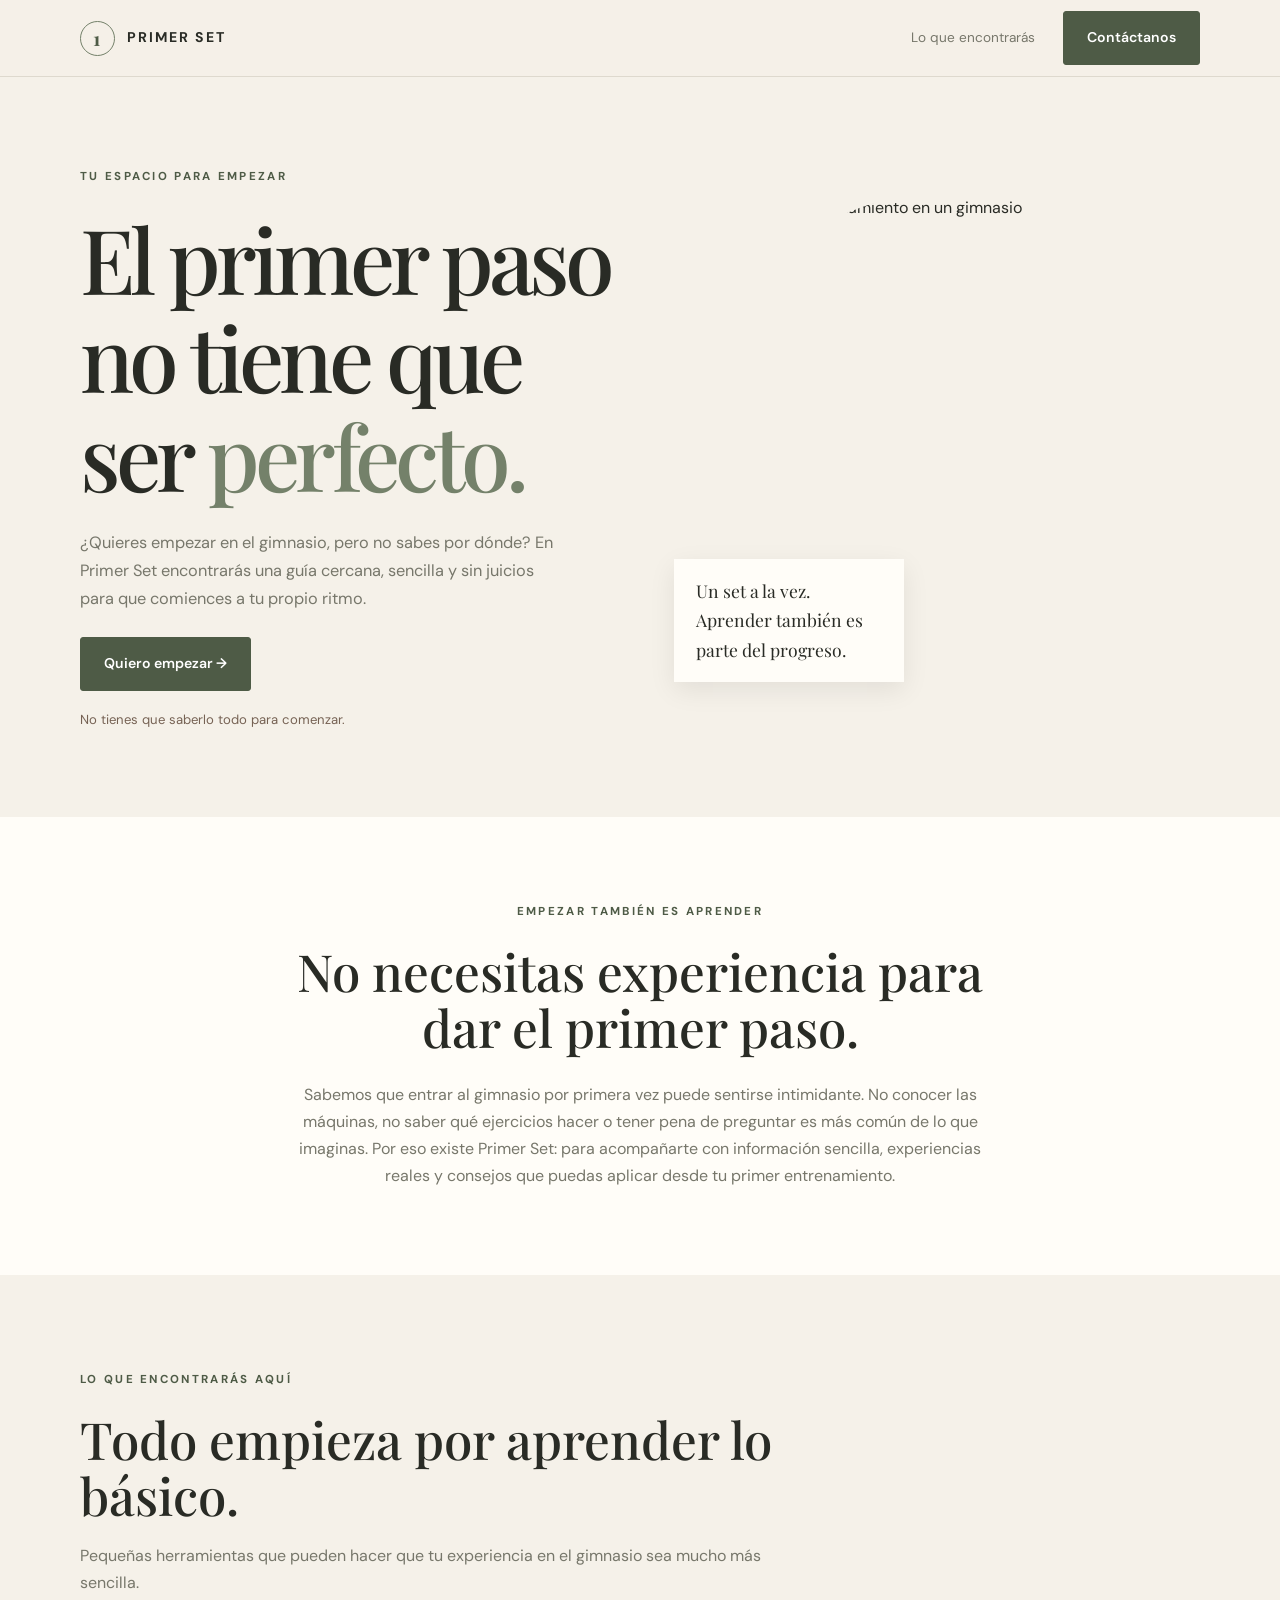
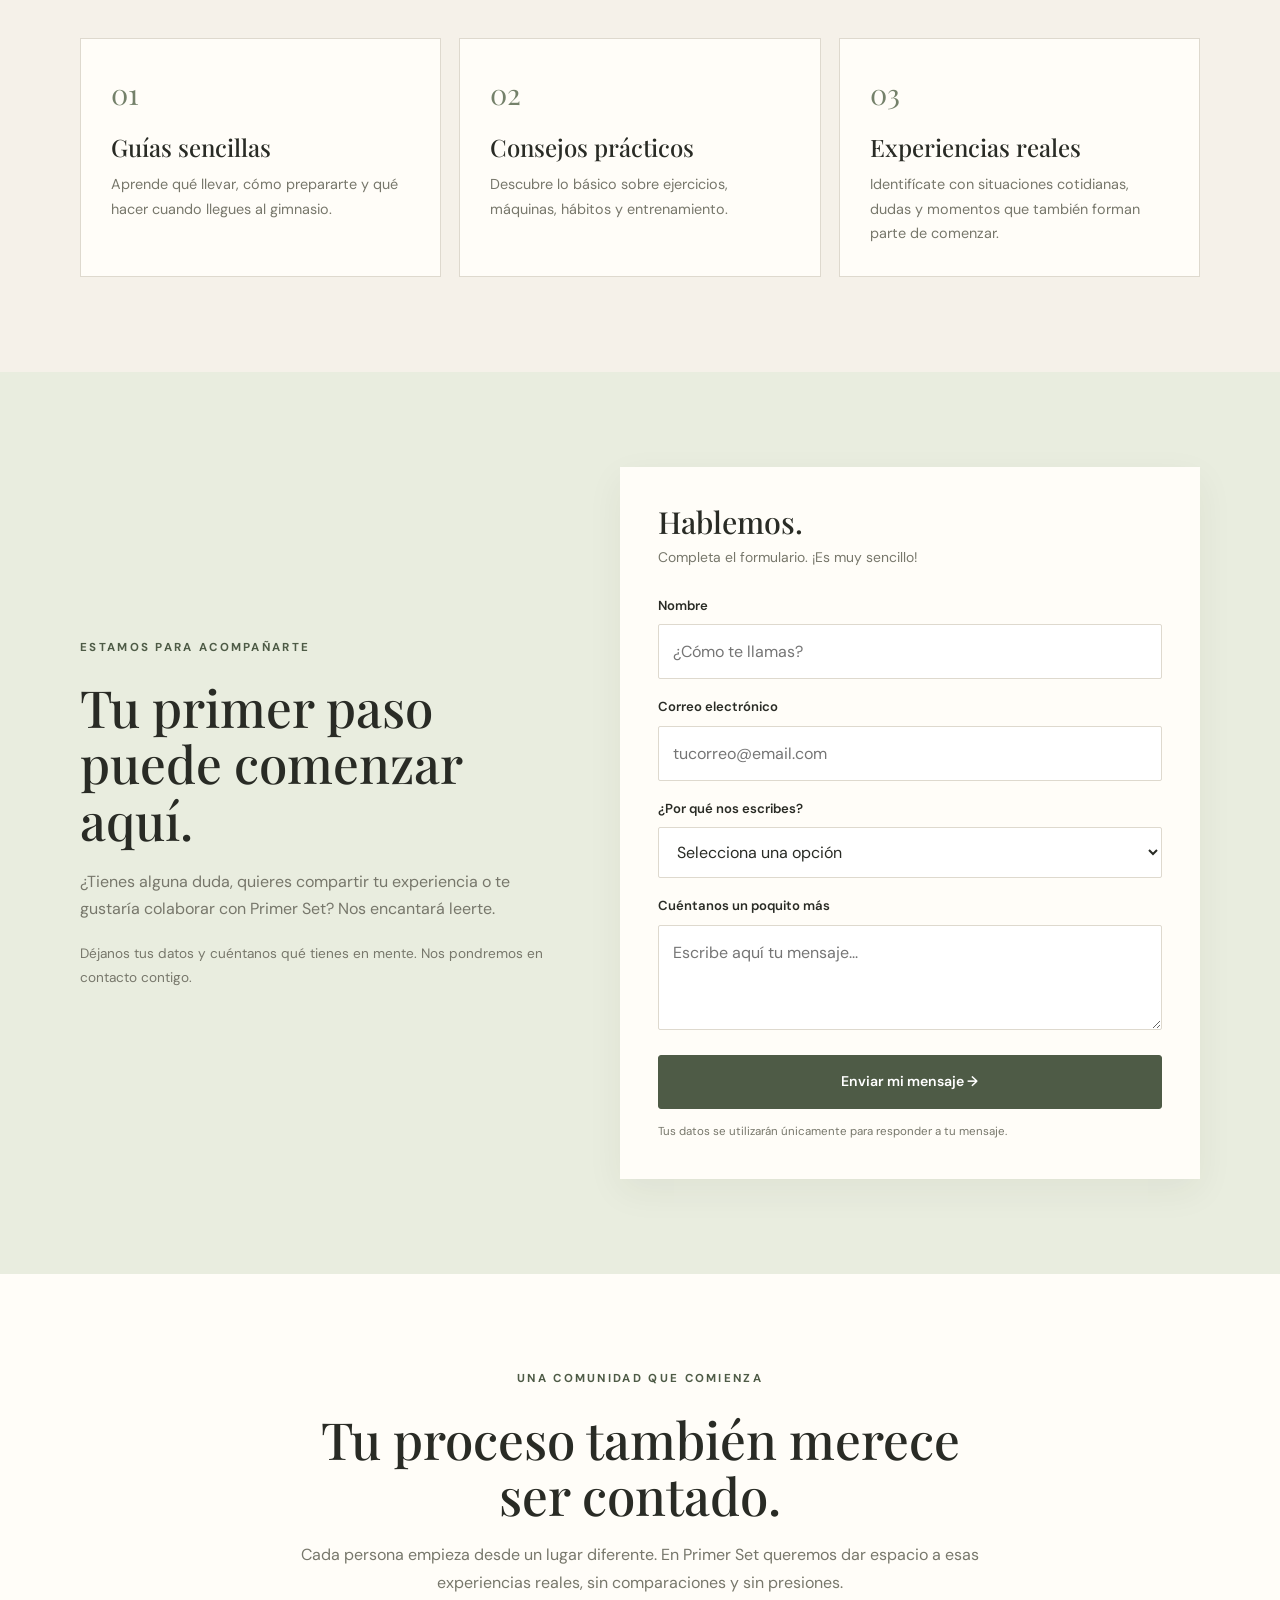
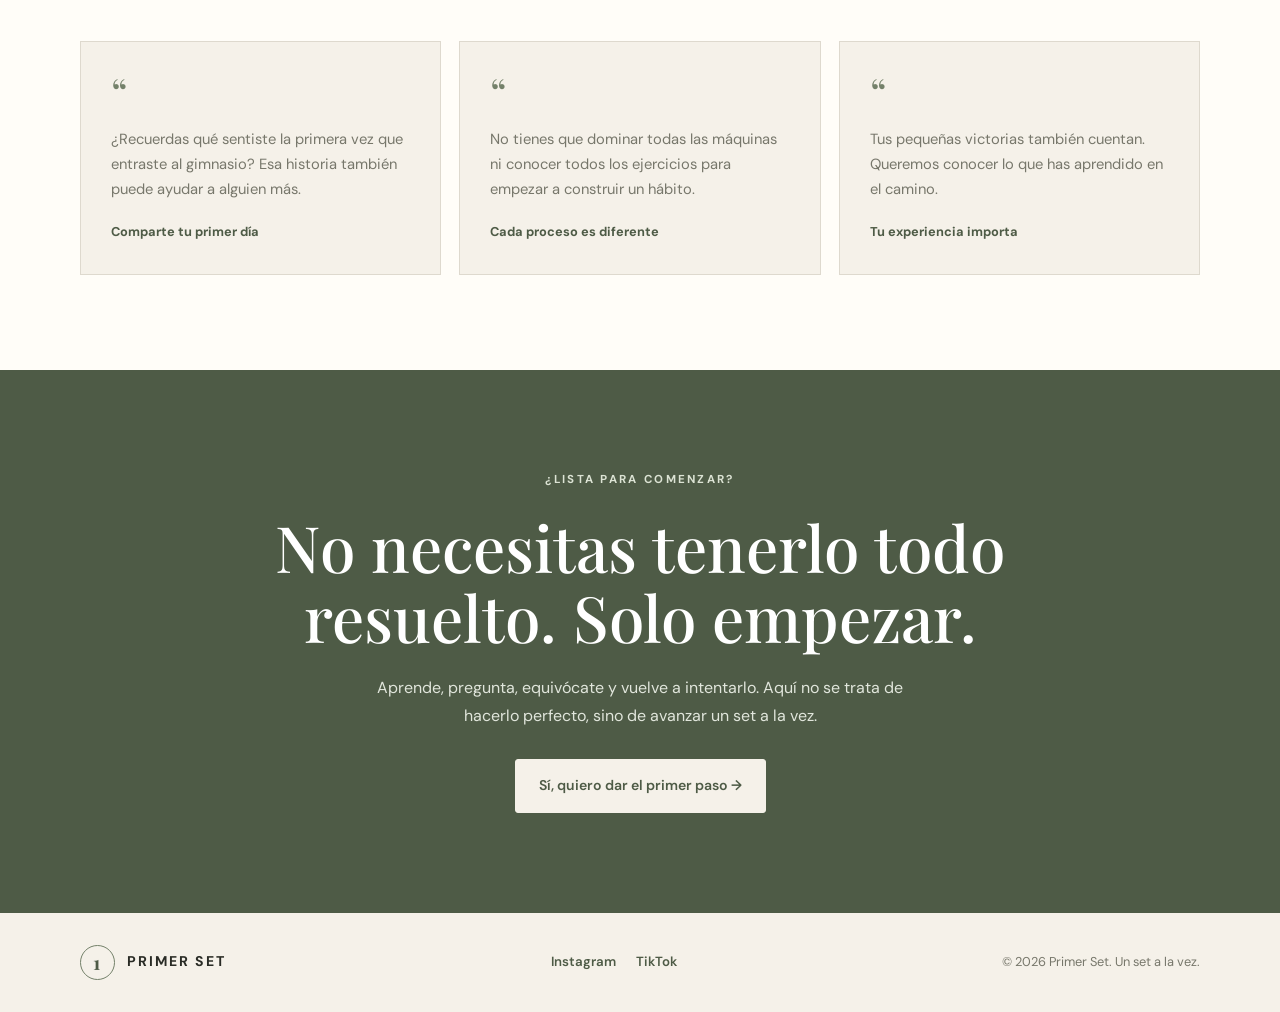
==== commit 1918aa3f: "Update index.html" ====
--- a/index.html
+++ b/index.html
@@ -1,141 +1,874 @@
+
 <!DOCTYPE html>
 <html lang="es">
 <head>
-<meta charset="utf-8">
-<meta name="viewport" content="width=device-width, initial-scale=1">
-<meta name="description" content="Primer Set: una guía cercana y sin presión para empezar en el gimnasio. Aprende a tu ritmo, resuelve tus dudas y celebra cada pequeño logro.">
+<meta charset="UTF-8">
+<meta name="viewport" content="width=device-width, initial-scale=1.0">
+<meta name="description" content="Primer Set: una guía cercana para comenzar en el gimnasio. Aprende lo básico, resuelve tus dudas y empieza a tu ritmo.">
 <meta name="theme-color" content="#f5f1e9">
-<title>Primer Set — Todo empieza con uno</title>
+<title>Primer Set | Todo empieza con uno</title>
+
 <link rel="preconnect" href="https://fonts.googleapis.com">
 <link rel="preconnect" href="https://fonts.gstatic.com" crossorigin>
 <link href="https://fonts.googleapis.com/css2?family=DM+Sans:wght@400;500;600;700&family=Playfair+Display:wght@500;600;700&display=swap" rel="stylesheet">
+
 <style>
-:root{--cream:#f5f1e9;--paper:#fffdf8;--ink:#292b25;--muted:#77776b;--sage:#74816a;--sage-dark:#4e5b46;--rose:#c58e86;--line:#ded9ce;--sand:#e8dfd0;--serif:'Playfair Display',Georgia,serif;--sans:'DM Sans',Arial,sans-serif}
-*{box-sizing:border-box}html{scroll-behavior:smooth;scroll-padding-top:90px}body{margin:0;background:var(--cream);color:var(--ink);font-family:var(--sans);line-height:1.65}a{color:inherit;text-decoration:none}img{display:block;width:100%;height:100%;object-fit:cover}.wrap{width:min(1160px,calc(100% - 48px));margin:auto}.eyebrow{text-transform:uppercase;letter-spacing:.18em;font-size:.72rem;font-weight:700;color:var(--sage-dark)}h1,h2,h3,p{margin-top:0}h1,h2,h3{font-weight:500;line-height:1.08}h1,h2{font-family:var(--serif)}h1{font-size:clamp(3.4rem,8vw,7.2rem);letter-spacing:-.055em;margin:20px 0}h2{font-size:clamp(2.4rem,5vw,4.4rem);letter-spacing:-.04em;margin-bottom:20px}h3{font-size:1.4rem;margin-bottom:12px}.lead{font-size:1.1rem;max-width:570px;color:#595b52}.btn{display:inline-flex;align-items:center;justify-content:center;gap:12px;padding:14px 21px;border-radius:999px;border:1px solid var(--sage-dark);font-weight:600;font-size:.9rem;transition:.2s}.btn:hover{transform:translateY(-2px)}.btn.primary{background:var(--sage-dark);color:white}.btn.light{background:var(--paper)}.btnline{display:flex;gap:12px;flex-wrap:wrap;margin-top:28px}.nav{height:82px;display:flex;align-items:center;justify-content:space-between;border-bottom:1px solid var(--line);position:sticky;top:0;z-index:20;background:rgba(245,241,233,.94);backdrop-filter:blur(12px)}.brand{display:flex;align-items:center;gap:10px;font-weight:700;letter-spacing:.1em;font-size:.9rem}.mark{width:34px;height:34px;border:1px solid var(--sage-dark);border-radius:50%;display:grid;place-items:center;color:var(--sage-dark);font-family:var(--serif);font-size:1.2rem}.navlinks{display:flex;gap:27px;font-size:.85rem;color:#55574e}.navlinks a:hover{color:var(--rose)}.menu{display:none;background:none;border:0;font:inherit;font-size:1.4rem}.hero{padding:64px 0 78px;display:grid;grid-template-columns:1.02fr .98fr;gap:54px;align-items:center}.hero-copy{padding:20px 0}.hero h1 span{color:var(--sage)}.hero-photo{height:610px;border-radius:48% 48% 18px 18px;overflow:hidden;position:relative;background:var(--sand)}.photo-note{position:absolute;bottom:20px;left:20px;background:var(--paper);padding:14px 18px;border-radius:14px;max-width:220px;font-size:.83rem}.photo-note strong{display:block;color:var(--sage-dark)}.tiny{font-size:.83rem;color:var(--muted)}.ticker{border-top:1px solid var(--line);border-bottom:1px solid var(--line);padding:17px 0;overflow:hidden;white-space:nowrap;color:var(--sage-dark);font-size:.76rem;letter-spacing:.16em;text-transform:uppercase}.ticker span{margin:0 24px}.section{padding:100px 0}.section-head{display:flex;justify-content:space-between;gap:30px;align-items:end;margin-bottom:42px}.section-head p{max-width:430px;color:var(--muted);margin-bottom:5px}.intro-grid{display:grid;grid-template-columns:.85fr 1.15fr;gap:70px;align-items:center}.intro-img{height:470px;border-radius:16px;overflow:hidden;background:var(--sand)}.intro-copy{max-width:560px}.quote{font-family:var(--serif);font-size:clamp(1.7rem,3vw,2.5rem);line-height:1.3;margin:28px 0;color:var(--sage-dark)}.cards{display:grid;grid-template-columns:repeat(3,1fr);gap:20px}.card{background:var(--paper);border:1px solid var(--line);border-radius:16px;overflow:hidden;transition:transform .2s}.card:hover{transform:translateY(-5px)}.card-img{height:240px;background:var(--sand)}.card-body{padding:24px}.tag{display:inline-block;font-size:.7rem;letter-spacing:.1em;text-transform:uppercase;color:var(--sage-dark);background:#e8eadf;border-radius:99px;padding:6px 10px;margin-bottom:15px}.card p{font-size:.93rem;color:var(--muted)}.read{font-weight:700;font-size:.87rem;color:var(--sage-dark)}.split{display:grid;grid-template-columns:1fr 1fr;gap:60px;align-items:center}.sage-panel{background:var(--sage-dark);color:#fffdf8;border-radius:20px;padding:clamp(30px,5vw,62px)}.sage-panel .eyebrow{color:#d9dfcf}.sage-panel p{color:#e2e4dc}.list{list-style:none;padding:0;margin:25px 0}.list li{padding:13px 0;border-bottom:1px solid rgba(255,255,255,.22);display:flex;gap:12px}.list li:before{content:'✳';color:#d5b0a7}.soft-photo{height:530px;border-radius:16px;overflow:hidden;background:var(--sand)}.real-grid{display:grid;grid-template-columns:1.15fr .85fr;gap:22px}.real-main{height:500px;border-radius:18px;overflow:hidden;position:relative;background:var(--sand)}.real-side{display:grid;grid-template-rows:1fr 1fr;gap:22px}.real-small{min-height:230px;border-radius:18px;overflow:hidden;position:relative;background:var(--sand)}.image-label{position:absolute;bottom:16px;left:16px;right:16px;padding:17px 19px;background:rgba(255,253,248,.92);border-radius:12px}.image-label strong{font-family:var(--serif);font-size:1.3rem;display:block}.image-label span{font-size:.82rem;color:var(--muted)}.brand-section{background:var(--sand)}.brand-box{display:grid;grid-template-columns:1fr 1fr;gap:60px;align-items:center}.brand-symbol{height:360px;border-radius:50%;background:var(--sage-dark);display:grid;place-items:center;color:var(--cream);font-family:var(--serif);font-size:clamp(7rem,18vw,14rem);line-height:1;max-width:360px;margin:auto;width:100%}.newsletter{padding:85px 0;text-align:center;background:var(--rose);color:#2c2925}.newsletter h2{max-width:700px;margin:12px auto 18px}.newsletter p{max-width:550px;margin:0 auto 28px}.newsletter .btn{border-color:#3c3732;background:#3c3732;color:white}.footer{padding:40px 0}.footer-top{display:flex;justify-content:space-between;gap:30px;align-items:center;padding-bottom:28px;border-bottom:1px solid var(--line)}.footer-links{display:flex;gap:20px;font-size:.84rem;color:var(--muted)}.footer-bottom{padding-top:20px;display:flex;justify-content:space-between;gap:20px;color:var(--muted);font-size:.78rem}.notice{font-size:.78rem;color:var(--muted);margin-top:16px}
-@media(max-width:800px){.wrap{width:min(100% - 32px,600px)}.nav{height:70px}.menu{display:block}.navlinks{display:none;position:absolute;top:69px;left:0;right:0;background:var(--cream);padding:20px 24px 26px;border-bottom:1px solid var(--line);flex-direction:column;gap:16px}.navlinks.open{display:flex}.hero{padding:38px 0 55px;grid-template-columns:1fr;gap:30px}.hero-copy{padding:0}.hero-photo{height:440px;order:2}.hero h1{font-size:clamp(3.5rem,16vw,5.5rem)}.section{padding:70px 0}.section-head,.intro-grid,.split,.brand-box{grid-template-columns:1fr;display:grid;gap:25px}.section-head{align-items:start}.intro-grid{gap:30px}.intro-img{height:350px}.cards{grid-template-columns:1fr;gap:16px}.card-img{height:260px}.real-grid{grid-template-columns:1fr}.real-main{height:390px}.real-side{grid-template-columns:1fr 1fr;grid-template-rows:auto}.real-small{height:250px}.soft-photo{height:390px}.brand-symbol{height:280px;max-width:280px}.footer-top,.footer-bottom{align-items:flex-start;flex-direction:column}.footer-links{flex-wrap:wrap}.photo-note{bottom:14px;left:14px}.ticker span{margin:0 14px}}
-@media(prefers-reduced-motion:reduce){html{scroll-behavior:auto}*{transition:none!important}}
+:root {
+  --cream: #f5f1e9;
+  --paper: #fffdf8;
+  --ink: #292b25;
+  --muted: #77776b;
+  --sage: #74816a;
+  --sage-dark: #4e5b46;
+  --rose: #c58e86;
+  --line: #ded9ce;
+  --brown: #766254;
+}
+
+* {
+  box-sizing: border-box;
+  margin: 0;
+  padding: 0;
+}
+
+html {
+  scroll-behavior: smooth;
+}
+
+body {
+  background: var(--cream);
+  color: var(--ink);
+  font-family: 'DM Sans', sans-serif;
+  line-height: 1.7;
+}
+
+a {
+  color: inherit;
+  text-decoration: none;
+}
+
+button, input, textarea, select {
+  font: inherit;
+}
+
+.wrap {
+  width: min(1120px, 90%);
+  margin: auto;
+}
+
+/* HEADER */
+
+header {
+  border-bottom: 1px solid var(--line);
+  background: rgba(245,241,233,.96);
+}
+
+.nav {
+  min-height: 76px;
+  display: flex;
+  align-items: center;
+  justify-content: space-between;
+  gap: 20px;
+}
+
+.brand {
+  display: flex;
+  align-items: center;
+  gap: 12px;
+  font-weight: 700;
+  letter-spacing: .14em;
+  font-size: .88rem;
+}
+
+.brand-mark {
+  width: 35px;
+  height: 35px;
+  border: 1px solid var(--sage);
+  color: var(--sage-dark);
+  border-radius: 50%;
+  display: grid;
+  place-items: center;
+  font-family: 'Playfair Display', serif;
+  font-size: 1.2rem;
+}
+
+.nav-links {
+  display: flex;
+  align-items: center;
+  gap: 28px;
+  font-size: .85rem;
+  color: var(--muted);
+}
+
+.nav-links a:hover {
+  color: var(--sage-dark);
+}
+
+/* BOTONES */
+
+.btn {
+  display: inline-flex;
+  justify-content: center;
+  align-items: center;
+  padding: 14px 23px;
+  border-radius: 3px;
+  background: var(--sage-dark);
+  color: white;
+  font-weight: 600;
+  font-size: .88rem;
+  border: 1px solid var(--sage-dark);
+  transition: .2s;
+  cursor: pointer;
+}
+
+.btn:hover {
+  background: var(--ink);
+  border-color: var(--ink);
+  transform: translateY(-2px);
+}
+
+.btn-outline {
+  background: transparent;
+  color: var(--sage-dark);
+}
+
+/* HERO */
+
+.hero {
+  padding: 90px 0 85px;
+}
+
+.hero-grid {
+  display: grid;
+  grid-template-columns: 1.05fr .95fr;
+  align-items: center;
+  gap: 65px;
+}
+
+.eyebrow {
+  text-transform: uppercase;
+  letter-spacing: .2em;
+  color: var(--sage-dark);
+  font-size: .72rem;
+  font-weight: 700;
+  margin-bottom: 22px;
+}
+
+h1, h2, h3 {
+  font-family: 'Playfair Display', serif;
+  font-weight: 500;
+  line-height: 1.1;
+}
+
+h1 {
+  font-size: clamp(3.5rem, 7vw, 6.3rem);
+  letter-spacing: -.055em;
+  max-width: 620px;
+}
+
+h1 span {
+  color: var(--sage);
+}
+
+.hero-description {
+  max-width: 490px;
+  margin: 25px 0;
+  color: var(--muted);
+  font-size: 1.02rem;
+}
+
+.hero-note {
+  font-size: .82rem;
+  color: var(--brown);
+  margin-top: 18px;
+}
+
+.hero-image {
+  position: relative;
+}
+
+.hero-image img {
+  width: 100%;
+  height: 510px;
+  object-fit: cover;
+  border-radius: 48% 48% 3px 3px;
+  display: block;
+}
+
+.image-note {
+  position: absolute;
+  bottom: 22px;
+  left: -25px;
+  background: var(--paper);
+  padding: 17px 22px;
+  max-width: 230px;
+  font-family: 'Playfair Display', serif;
+  font-size: 1.1rem;
+  box-shadow: 0 8px 25px rgba(0,0,0,.08);
+}
+
+/* ARGUMENTACIÓN */
+
+.intro {
+  padding: 85px 0;
+  background: var(--paper);
+  text-align: center;
+}
+
+.intro h2 {
+  font-size: clamp(2.3rem, 4vw, 3.7rem);
+  max-width: 750px;
+  margin: 0 auto 25px;
+}
+
+.intro p {
+  max-width: 690px;
+  margin: auto;
+  color: var(--muted);
+}
+
+/* BENEFICIOS */
+
+.benefits {
+  padding: 95px 0;
+}
+
+.section-heading {
+  max-width: 700px;
+  margin-bottom: 42px;
+}
+
+.section-heading h2 {
+  font-size: clamp(2.4rem, 4vw, 3.6rem);
+  margin-bottom: 18px;
+}
+
+.section-heading p {
+  color: var(--muted);
+}
+
+.benefit-grid {
+  display: grid;
+  grid-template-columns: repeat(3, 1fr);
+  gap: 18px;
+}
+
+.benefit {
+  background: var(--paper);
+  padding: 30px;
+  border: 1px solid var(--line);
+  min-height: 220px;
+}
+
+.benefit-number {
+  color: var(--sage);
+  font-family: 'Playfair Display', serif;
+  font-size: 1.8rem;
+}
+
+.benefit h3 {
+  font-size: 1.5rem;
+  margin: 16px 0 12px;
+}
+
+.benefit p {
+  color: var(--muted);
+  font-size: .9rem;
+}
+
+/* FORMULARIO */
+
+.contact {
+  padding: 95px 0;
+  background: #e9eddf;
+}
+
+.contact-grid {
+  display: grid;
+  grid-template-columns: .9fr 1.1fr;
+  gap: 65px;
+  align-items: center;
+}
+
+.contact-copy h2 {
+  font-size: clamp(2.5rem, 4vw, 4rem);
+  margin-bottom: 20px;
+}
+
+.contact-copy p {
+  color: var(--muted);
+  margin-bottom: 20px;
+}
+
+.contact-copy .small-note {
+  font-size: .85rem;
+}
+
+.contact-form {
+  background: var(--paper);
+  padding: 38px;
+  box-shadow: 0 12px 35px rgba(50,50,40,.06);
+}
+
+.contact-form h3 {
+  font-size: 1.9rem;
+  margin-bottom: 8px;
+}
+
+.form-intro {
+  color: var(--muted);
+  font-size: .87rem;
+  margin-bottom: 25px;
+}
+
+.field {
+  margin-bottom: 17px;
+}
+
+.field label {
+  display: block;
+  font-weight: 600;
+  font-size: .82rem;
+  margin-bottom: 7px;
+}
+
+.field input,
+.field select,
+.field textarea {
+  width: 100%;
+  padding: 13px 14px;
+  border: 1px solid var(--line);
+  background: white;
+  color: var(--ink);
+  border-radius: 2px;
+  outline: none;
+}
+
+.field input:focus,
+.field select:focus,
+.field textarea:focus {
+  border-color: var(--sage);
+  box-shadow: 0 0 0 2px rgba(116,129,106,.12);
+}
+
+.field textarea {
+  resize: vertical;
+  min-height: 105px;
+}
+
+.contact-form .btn {
+  width: 100%;
+}
+
+.privacy {
+  color: var(--muted);
+  font-size: .72rem;
+  margin-top: 13px;
+}
+
+/* TESTIMONIOS */
+
+.testimonials {
+  padding: 95px 0;
+  background: var(--paper);
+}
+
+.testimonials-heading {
+  text-align: center;
+  max-width: 700px;
+  margin: 0 auto 45px;
+}
+
+.testimonials-heading h2 {
+  font-size: clamp(2.4rem, 4vw, 3.5rem);
+  margin-bottom: 18px;
+}
+
+.testimonials-heading p {
+  color: var(--muted);
+}
+
+.testimonial-grid {
+  display: grid;
+  grid-template-columns: repeat(3, 1fr);
+  gap: 18px;
+}
+
+.testimonial {
+  background: var(--cream);
+  padding: 30px;
+  border: 1px solid var(--line);
+}
+
+.quote {
+  font-family: 'Playfair Display', serif;
+  font-size: 2.5rem;
+  color: var(--sage);
+  line-height: 1;
+}
+
+.testimonial p {
+  margin: 15px 0;
+  color: var(--muted);
+  font-size: .92rem;
+}
+
+.testimonial strong {
+  font-size: .8rem;
+  color: var(--sage-dark);
+}
+
+/* CTA FINAL */
+
+.final-cta {
+  padding: 100px 20px;
+  text-align: center;
+  background: var(--sage-dark);
+  color: white;
+}
+
+.final-cta .eyebrow {
+  color: #dce3d4;
+}
+
+.final-cta h2 {
+  max-width: 760px;
+  margin: 0 auto 22px;
+  font-size: clamp(2.6rem, 5vw, 4.5rem);
+}
+
+.final-cta p {
+  max-width: 560px;
+  margin: 0 auto 30px;
+  color: #e1e6dc;
+}
+
+.final-cta .btn {
+  background: var(--cream);
+  border-color: var(--cream);
+  color: var(--sage-dark);
+}
+
+/* FOOTER */
+
+footer {
+  padding: 32px 0;
+  background: var(--cream);
+}
+
+.footer-inner {
+  display: flex;
+  justify-content: space-between;
+  align-items: center;
+  gap: 20px;
+  flex-wrap: wrap;
+}
+
+.footer-copy {
+  color: var(--muted);
+  font-size: .8rem;
+}
+
+.socials {
+  display: flex;
+  gap: 20px;
+  font-size: .83rem;
+  font-weight: 600;
+  color: var(--sage-dark);
+}
+
+.socials a:hover {
+  text-decoration: underline;
+}
+
+/* RESPONSIVE */
+
+@media(max-width: 800px) {
+  .nav-links {
+    gap: 12px;
+    font-size: .76rem;
+  }
+
+  .hero-grid,
+  .contact-grid {
+    grid-template-columns: 1fr;
+    gap: 40px;
+  }
+
+  .hero {
+    padding: 65px 0;
+  }
+
+  .hero-image img {
+    height: 400px;
+  }
+
+  .image-note {
+    left: 10px;
+  }
+
+  .benefit-grid,
+  .testimonial-grid {
+    grid-template-columns: 1fr;
+  }
+
+  .contact-form {
+    padding: 25px;
+  }
+}
+
+@media(max-width: 520px) {
+  .nav {
+    min-height: 65px;
+  }
+
+  .nav-links a:not(.nav-cta) {
+    display: none;
+  }
+
+  h1 {
+    font-size: 3.5rem;
+  }
+
+  .hero-image img {
+    height: 330px;
+  }
+
+  .intro,
+  .benefits,
+  .contact,
+  .testimonials {
+    padding: 65px 0;
+  }
+
+  .final-cta {
+    padding: 75px 20px;
+  }
+}
 </style>
 </head>
+
 <body>
-<header class="nav">
-  <div class="wrap" style="display:flex;align-items:center;justify-content:space-between;width:100%">
-    <a class="brand" href="#inicio" aria-label="Primer Set, inicio"><span class="mark">1</span><span>PRIMER SET</span></a>
-    <button class="menu" id="menuButton" aria-label="Abrir menú" aria-expanded="false">☰</button>
-    <nav class="navlinks" id="navlinks" aria-label="Navegación principal">
-      <a href="#inicio">Inicio</a><a href="#empieza">Empieza aquí</a><a href="#aprende">Aprende</a><a href="#vida-real">Vida real</a><a href="#marca">La marca</a>
+
+<!-- 1. HEADER SIMPLIFICADO -->
+<header>
+  <div class="wrap nav">
+    <a href="#inicio" class="brand">
+      <span class="brand-mark">1</span>
+      <span>PRIMER SET</span>
+    </a>
+
+    <nav class="nav-links">
+      <a href="#beneficios">Lo que encontrarás</a>
+      <a href="#contacto" class="btn nav-cta">Contáctanos</a>
     </nav>
   </div>
 </header>
+
 <main>
-<section class="hero wrap" id="inicio">
-  <div class="hero-copy">
-    <div class="eyebrow">Tu espacio para empezar</div>
-    <h1>Todo empieza<br>con <span>uno.</span></h1>
-    <p class="lead">Tu primer paso en el gimnasio no tiene que ser perfecto. Solo tiene que ser tuyo.</p>
-    <p class="tiny">Sin presión. Sin comparaciones. A tu ritmo.</p>
-    <div class="btnline"><a class="btn primary" href="#empieza">Empieza desde cero <span>↗</span></a><a class="btn" href="#marca">Conoce Primer Set</a></div>
-  </div>
-  <div class="hero-photo">
-    <img src="https://images.unsplash.com/photo-1534438327276-14e5300c3a48?auto=format&fit=crop&w=1100&q=85" alt="Espacio de gimnasio con equipo de entrenamiento" fetchpriority="high">
-    <div class="photo-note"><strong>Un set a la vez.</strong>Aprender también es parte del progreso.</div>
+
+<!-- 2. TITULAR GANADOR + 4. IMAGEN GANADORA -->
+<section class="hero" id="inicio">
+  <div class="wrap hero-grid">
+
+    <div>
+      <div class="eyebrow">Tu espacio para empezar</div>
+
+      <h1>
+        El primer paso no tiene que ser <span>perfecto.</span>
+      </h1>
+
+      <p class="hero-description">
+        ¿Quieres empezar en el gimnasio, pero no sabes por dónde?
+        En Primer Set encontrarás una guía cercana, sencilla y sin
+        juicios para que comiences a tu propio ritmo.
+      </p>
+
+      <a href="#contacto" class="btn">
+        Quiero empezar →
+      </a>
+
+      <p class="hero-note">
+        No tienes que saberlo todo para comenzar.
+      </p>
+    </div>
+
+    <div class="hero-image">
+      <img
+        src="https://images.unsplash.com/photo-1534438327276-14e5300c3a48?auto=format&fit=crop&w=1100&q=85"
+        alt="Espacio de entrenamiento en un gimnasio"
+      >
+      <div class="image-note">
+        Un set a la vez. Aprender también es parte del progreso.
+      </div>
+    </div>
+
   </div>
 </section>
-<div class="ticker"><div class="wrap"><span>Empieza donde estás</span> ✳ <span>Aprende a tu ritmo</span> ✳ <span>Cada logro cuenta</span> ✳ <span>Empieza donde estás</span></div></div>
-
-<section class="section wrap" id="marca">
-  <div class="intro-grid">
-    <div class="intro-img"><img src="https://images.unsplash.com/photo-1518611012118-696072aa579a?auto=format&fit=crop&w=900&q=85" alt="Persona haciendo ejercicio en un espacio de entrenamiento" loading="lazy"></div>
-    <div class="intro-copy">
-      <div class="eyebrow">Hola, somos Primer Set</div>
-      <h2>El gimnasio también se aprende.</h2>
-      <p class="lead">Sabemos que empezar puede sentirse intimidante: no conocer las máquinas, no saber qué hacer o pensar que todo el mundo te está mirando.</p>
-      <p>Primer Set es una guía cercana para entender lo básico, resolver esas dudas que a veces da pena preguntar y recordar que nadie nace sabiendo entrenar.</p>
-      <div class="quote">“No tienes que saberlo todo para empezar. Vienes a aprender.”</div>
-      <a class="read" href="#empieza">Vamos paso a paso ↗</a>
+
+<!-- 3. ARGUMENTACIÓN -->
+<section class="intro">
+  <div class="wrap">
+    <div class="eyebrow">Empezar también es aprender</div>
+
+    <h2>
+      No necesitas experiencia para dar el primer paso.
+    </h2>
+
+    <p>
+      Sabemos que entrar al gimnasio por primera vez puede sentirse
+      intimidante. No conocer las máquinas, no saber qué ejercicios
+      hacer o tener pena de preguntar es más común de lo que imaginas.
+      Por eso existe Primer Set: para acompañarte con información
+      sencilla, experiencias reales y consejos que puedas aplicar
+      desde tu primer entrenamiento.
+    </p>
+  </div>
+</section>
+
+<!-- 7. PUNTOS CLAVE Y BENEFICIOS -->
+<section class="benefits" id="beneficios">
+  <div class="wrap">
+
+    <div class="section-heading">
+      <div class="eyebrow">Lo que encontrarás aquí</div>
+      <h2>Todo empieza por aprender lo básico.</h2>
+      <p>
+        Pequeñas herramientas que pueden hacer que tu experiencia
+        en el gimnasio sea mucho más sencilla.
+      </p>
+    </div>
+
+    <div class="benefit-grid">
+
+      <article class="benefit">
+        <div class="benefit-number">01</div>
+        <h3>Guías sencillas</h3>
+        <p>
+          Aprende qué llevar, cómo prepararte y qué hacer cuando
+          llegues al gimnasio.
+        </p>
+      </article>
+
+      <article class="benefit">
+        <div class="benefit-number">02</div>
+        <h3>Consejos prácticos</h3>
+        <p>
+          Descubre lo básico sobre ejercicios, máquinas, hábitos
+          y entrenamiento.
+        </p>
+      </article>
+
+      <article class="benefit">
+        <div class="benefit-number">03</div>
+        <h3>Experiencias reales</h3>
+        <p>
+          Identifícate con situaciones cotidianas, dudas y momentos
+          que también forman parte de comenzar.
+        </p>
+      </article>
+
     </div>
   </div>
 </section>
 
-<section class="section" id="empieza" style="background:#eee8dc">
+<!-- 5. FORMULARIO OPTIMIZADO + 6. CTA -->
+<section class="contact" id="contacto">
+  <div class="wrap contact-grid">
+
+    <div class="contact-copy">
+      <div class="eyebrow">Estamos para acompañarte</div>
+
+      <h2>Tu primer paso puede comenzar aquí.</h2>
+
+      <p>
+        ¿Tienes alguna duda, quieres compartir tu experiencia
+        o te gustaría colaborar con Primer Set?
+        Nos encantará leerte.
+      </p>
+
+      <p class="small-note">
+        Déjanos tus datos y cuéntanos qué tienes en mente.
+        Nos pondremos en contacto contigo.
+      </p>
+    </div>
+
+    <form
+      class="contact-form"
+      action="https://formsubmit.co/primerset3@gmail.com"
+      method="POST"
+    >
+
+      <h3>Hablemos.</h3>
+
+      <p class="form-intro">
+        Completa el formulario. ¡Es muy sencillo!
+      </p>
+
+      <input type="hidden" name="_subject" value="Nuevo contacto desde Primer Set">
+      <input type="hidden" name="_template" value="table">
+      <input type="hidden" name="_next" value="https://hernandezsuzely549-lab.github.io/Primer-Set/?enviado=1#contacto">
+
+      <div class="field">
+        <label for="nombre">Nombre</label>
+        <input
+          id="nombre"
+          type="text"
+          name="Nombre"
+          placeholder="¿Cómo te llamas?"
+          required
+        >
+      </div>
+
+      <div class="field">
+        <label for="correo">Correo electrónico</label>
+        <input
+          id="correo"
+          type="email"
+          name="Correo"
+          placeholder="tucorreo@email.com"
+          required
+        >
+      </div>
+
+      <div class="field">
+        <label for="motivo">¿Por qué nos escribes?</label>
+        <select id="motivo" name="Motivo" required>
+          <option value="">Selecciona una opción</option>
+          <option>Quiero resolver una duda</option>
+          <option>Quiero compartir mi experiencia</option>
+          <option>Me interesa colaborar con Primer Set</option>
+          <option>Otro motivo</option>
+        </select>
+      </div>
+
+      <div class="field">
+        <label for="mensaje">Cuéntanos un poquito más</label>
+        <textarea
+          id="mensaje"
+          name="Mensaje"
+          placeholder="Escribe aquí tu mensaje..."
+          required
+        ></textarea>
+      </div>
+
+      <button type="submit" class="btn">
+        Enviar mi mensaje →
+      </button>
+
+      <p class="privacy">
+        Tus datos se utilizarán únicamente para responder a tu mensaje.
+      </p>
+
+    </form>
+  </div>
+</section>
+
+<!-- 8. TESTIMONIOS -->
+<section class="testimonials">
   <div class="wrap">
-    <div class="section-head"><div><div class="eyebrow">Tu primer paso</div><h2>Empieza aquí.</h2></div><p>Guarda esta guía mental para tu primer día. No necesitas hacerlo todo de golpe; elige un paso y empieza por ahí.</p></div>
-    <div class="cards">
-      <article class="card"><div class="card-img"><img src="https://images.unsplash.com/photo-1571019613454-1cb2f99b2d8b?auto=format&fit=crop&w=800&q=85" alt="Persona preparándose para entrenar" loading="lazy"></div><div class="card-body"><span class="tag">Guía para principiantes</span><h3>¿Qué llevo al gimnasio?</h3><p>Lo básico para sentirte preparada: ropa cómoda, agua, toalla si la necesitas y una rutina sencilla.</p><a class="read" href="#preguntas">Ver checklist ↗</a></div></article>
-      <article class="card"><div class="card-img"><img src="https://images.unsplash.com/photo-1583454110551-21f2fa2afe61?auto=format&fit=crop&w=800&q=85" alt="Equipo de entrenamiento en un gimnasio" loading="lazy"></div><div class="card-body"><span class="tag">Sin presión</span><h3>¿Y si no sé usar las máquinas?</h3><p>Es normal no conocerlas. Pide una demostración al personal y empieza con poco peso mientras aprendes el movimiento.</p><a class="read" href="#aprende">Aprende lo básico ↗</a></div></article>
-      <article class="card"><div class="card-img"><img src="https://images.unsplash.com/photo-1517836357463-d25dfeac3438?auto=format&fit=crop&w=800&q=85" alt="Persona entrenando con mancuernas" loading="lazy"></div><div class="card-body"><span class="tag">Primeros días</span><h3>¿Cómo organizo mi rutina?</h3><p>Empieza con una rutina simple y realista. La constancia se construye con hábitos que puedes mantener.</p><a class="read" href="#aprende">Descubre cómo ↗</a></div></article>
+
+    <div class="testimonials-heading">
+      <div class="eyebrow">Una comunidad que comienza</div>
+      <h2>Tu proceso también merece ser contado.</h2>
+      <p>
+        Cada persona empieza desde un lugar diferente.
+        En Primer Set queremos dar espacio a esas experiencias reales,
+        sin comparaciones y sin presiones.
+      </p>
+    </div>
+
+    <div class="testimonial-grid">
+
+      <article class="testimonial">
+        <div class="quote">“</div>
+        <p>
+          ¿Recuerdas qué sentiste la primera vez que entraste
+          al gimnasio? Esa historia también puede ayudar a alguien más.
+        </p>
+        <strong>Comparte tu primer día</strong>
+      </article>
+
+      <article class="testimonial">
+        <div class="quote">“</div>
+        <p>
+          No tienes que dominar todas las máquinas ni conocer
+          todos los ejercicios para empezar a construir un hábito.
+        </p>
+        <strong>Cada proceso es diferente</strong>
+      </article>
+
+      <article class="testimonial">
+        <div class="quote">“</div>
+        <p>
+          Tus pequeñas victorias también cuentan.
+          Queremos conocer lo que has aprendido en el camino.
+        </p>
+        <strong>Tu experiencia importa</strong>
+      </article>
+
     </div>
   </div>
 </section>
 
-<section class="section wrap" id="aprende">
-  <div class="section-head"><div><div class="eyebrow">Una cosa a la vez</div><h2>Aprende a tu ritmo.</h2></div><p>Pequeñas guías para que el gimnasio deje de sentirse como un idioma desconocido.</p></div>
-  <div class="split">
-    <div class="sage-panel">
-      <div class="eyebrow">Tu mini guía</div><h2 style="font-size:clamp(2.1rem,4vw,3.5rem)">Antes de tu próximo entrenamiento</h2>
-      <p>Una rutina no tiene que ser complicada para ser útil. Prueba con estas bases:</p>
-      <ul class="list"><li>Ten claro qué grupo muscular o movimiento vas a trabajar.</li><li>Aprende la técnica antes de aumentar el peso.</li><li>Descansa entre series y escucha cómo te sientes.</li><li>Registra tus ejercicios para notar tu progreso.</li></ul>
-      <a class="btn light" href="#preguntas">Resolver mis dudas ↗</a>
+<!-- 9. CTA DE ACUERDO / CIERRE -->
+<section class="final-cta">
+  <div class="eyebrow">¿Lista para comenzar?</div>
+
+  <h2>
+    No necesitas tenerlo todo resuelto. Solo empezar.
+  </h2>
+
+  <p>
+    Aprende, pregunta, equivócate y vuelve a intentarlo.
+    Aquí no se trata de hacerlo perfecto, sino de avanzar
+    un set a la vez.
+  </p>
+
+  <a href="#contacto" class="btn">
+    Sí, quiero dar el primer paso →
+  </a>
+</section>
+
+</main>
+
+<!-- 10. FOOTER SIMPLIFICADO -->
+<footer>
+  <div class="wrap footer-inner">
+
+    <a href="#inicio" class="brand">
+      <span class="brand-mark">1</span>
+      <span>PRIMER SET</span>
+    </a>
+
+    <div class="socials">
+      <a href="https://www.instagram.com/_primerset/"
+         target="_blank" rel="noopener noreferrer">Instagram</a>
+
+      <a href="https://www.tiktok.com/@primer.set"
+         target="_blank" rel="noopener noreferrer">TikTok</a>
     </div>
-    <div class="soft-photo"><img src="https://images.unsplash.com/photo-1517838277536-fd7cf7b4f9a5?auto=format&fit=crop&w=900&q=85" alt="Entrenamiento con pesas en gimnasio" loading="lazy"></div>
+
+    <p class="footer-copy">
+      © <span id="year"></span> Primer Set. Un set a la vez.
+    </p>
+
   </div>
-  <div class="cards" style="margin-top:22px">
-    <article class="card"><div class="card-body"><span class="tag">Conceptos básicos</span><h3>Series y repeticiones</h3><p>Las repeticiones son cuántas veces haces un movimiento; las series son los bloques de repeticiones. Ejemplo: 3 series de 10 repeticiones.</p><a class="read" href="#preguntas">Entender más ↗</a></div></article>
-    <article class="card"><div class="card-body"><span class="tag">En el gym</span><h3>Cómo elegir el peso</h3><p>Elige una carga que te permita mantener buena técnica y controlar el movimiento. No tienes que competir con nadie.</p><a class="read" href="#preguntas">Recordar lo importante ↗</a></div></article>
-    <article class="card"><div class="card-body"><span class="tag">Hábitos</span><h3>La constancia real</h3><p>Un plan que cabe en tu vida suele ser más útil que uno perfecto que no puedes sostener. Empieza pequeño y ajusta.</p><a class="read" href="#vida-real">Ver vida real ↗</a></div></article>
-  </div>
-</section>
-
-<section class="section" id="vida-real" style="background:#e9e3d7">
-  <div class="wrap">
-    <div class="section-head"><div><div class="eyebrow">Lo que también cuenta</div><h2>Vida real, no vida perfecta.</h2></div><p>Habrá días increíbles y días en los que solo llegar ya fue un logro. Los dos forman parte del camino.</p></div>
-    <div class="real-grid">
-      <div class="real-main"><img src="https://images.unsplash.com/photo-1517838277536-fd7cf7b4f9a5?auto=format&fit=crop&w=1100&q=85" alt="Momento de entrenamiento en el gimnasio" loading="lazy"><div class="image-label"><strong>No tienes que verte como alguien que lleva años entrenando.</strong><span>Solo necesitas darte permiso de aprender.</span></div></div>
-      <div class="real-side">
-        <div class="real-small"><img src="https://images.unsplash.com/photo-1518611012118-696072aa579a?auto=format&fit=crop&w=700&q=85" alt="Movimiento y bienestar" loading="lazy"><div class="image-label"><strong>Un día a la vez.</strong><span>Tu progreso, tu ritmo.</span></div></div>
-        <div class="real-small"><img src="https://images.unsplash.com/photo-1571019613454-1cb2f99b2d8b?auto=format&fit=crop&w=700&q=85" alt="Preparación para una sesión de ejercicio" loading="lazy"><div class="image-label"><strong>Cuenta aunque sea poquito.</strong><span>Los pequeños hábitos suman.</span></div></div>
-      </div>
-    </div>
-  </div>
-</section>
-
-<section class="section wrap" id="preguntas">
-  <div class="section-head"><div><div class="eyebrow">Preguntas sin pena</div><h2>Todo el mundo empieza por algo.</h2></div><p>Algunas dudas comunes para que llegues con más tranquilidad. Y si algo no te queda claro, pregunta: para eso estamos aprendiendo.</p></div>
-  <div style="max-width:820px;margin:auto">
-    <details style="border-top:1px solid var(--line);padding:20px 0"><summary style="font-weight:700;cursor:pointer">¿Tengo que ir todos los días?</summary><p style="color:var(--muted);margin:14px 0 0">No. La frecuencia depende de tu experiencia, objetivos, descanso y agenda. Para empezar, elige un ritmo realista y busca orientación profesional si la necesitas.</p></details>
-    <details style="border-top:1px solid var(--line);padding:20px 0"><summary style="font-weight:700;cursor:pointer">¿Qué hago si no sé usar un aparato?</summary><p style="color:var(--muted);margin:14px 0 0">Pide al personal del gimnasio que te explique cómo ajustarlo y usarlo de forma segura. Empieza con una carga ligera y prioriza la técnica.</p></details>
-    <details style="border-top:1px solid var(--line);padding:20px 0"><summary style="font-weight:700;cursor:pointer">¿Y si siento que todos me están mirando?</summary><p style="color:var(--muted);margin:14px 0 0">Es una sensación común cuando algo es nuevo. Llevar un plan sencillo, usar audífonos si te ayudan y pedir apoyo puede hacer que te sientas más cómoda con el tiempo.</p></details>
-    <details style="border-top:1px solid var(--line);border-bottom:1px solid var(--line);padding:20px 0"><summary style="font-weight:700;cursor:pointer">¿Necesito una rutina perfecta desde el primer día?</summary><p style="color:var(--muted);margin:14px 0 0">No. Necesitas una forma segura y alcanzable de comenzar. Aprende los movimientos básicos y adapta tu plan según tu experiencia y necesidades.</p></details>
-  </div>
-  <p class="notice">El contenido de Primer Set es educativo y no sustituye la orientación personalizada de profesionales del ejercicio o de la salud.</p>
-</section>
-
-<section class="brand-section section">
-  <div class="wrap brand-box">
-    <div><div class="eyebrow">Nuestra filosofía</div><h2>No necesitas tenerlo resuelto para empezar.</h2><p class="lead">Primer Set nació para hacer más amable ese primer paso: con información clara, una comunidad cercana y espacio para equivocarte, preguntar y volver a intentarlo.</p><p>Porque el gimnasio no se trata de llegar sabiendo. Se trata de darte la oportunidad de aprender.</p><a class="btn primary" href="#inicio">Volver al principio ↑</a></div>
-    <div class="brand-symbol" aria-label="Símbolo de Primer Set">1<span style="font-family:var(--sans);font-size:1rem;letter-spacing:.18em;position:absolute;transform:translateY(100px)">PRIMER SET</span></div>
-  </div>
-</section>
-<section class="newsletter">
-  <div class="wrap"><div class="eyebrow">Tu primer set empieza hoy</div><h2>Un pequeño paso también es progreso.</h2><p>Guarda esta página, vuelve cuando tengas dudas y recuerda: no tienes que compararte con nadie para empezar.</p><a class="btn" href="#empieza">Encuentra tu primer paso ↗</a></div>
-</main>
-  <section class="section wrap" id="redes" style="text-align:center;background:#f5f1e9;">
-  <div class="eyebrow">Sigamos aprendiendo juntas</div>
-  <h2>Encuentra a Primer Set en redes</h2>
-  <p class="lead">Más consejos, más experiencias y pequeños pasos para comenzar.</p>
-  <div style="display:flex;justify-content:center;gap:14px;flex-wrap:wrap;margin-top:24px;">
-    <a class="btn btn-primary" href="https://www.instagram.com/_primerset/" target="_blank" rel="noopener noreferrer">Instagram ↗</a>
-    <a class="btn" href="https://www.tiktok.com/@primer.set" target="_blank" rel="noopener noreferrer">TikTok ↗</a>
-  </div>
-</section>
-<footer class="footer wrap">
-  <div class="footer-top"><a class="brand" href="#inicio"><span class="mark">1</span><span>PRIMER SET</span></a><div class="footer-links"><a href="#empieza">Empieza aquí</a><a href="#aprende">Aprende</a><a href="#vida-real">Vida real</a><a href="#marca">Sobre la marca</a></div></div>
-  <div class="footer-bottom"><span>© <span id="year"></span> Primer Set. Un set a la vez.</span><span>Hecho para quienes están empezando. ♡</span></div>
 </footer>
+
 <script>
-const menuButton=document.getElementById('menuButton');const navlinks=document.getElementById('navlinks');
-menuButton.addEventListener('click',()=>{const open=navlinks.classList.toggle('open');menuButton.setAttribute('aria-expanded',String(open));menuButton.textContent=open?'×':'☰'});
-navlinks.querySelectorAll('a').forEach(a=>a.addEventListener('click',()=>{navlinks.classList.remove('open');menuButton.setAttribute('aria-expanded','false');menuButton.textContent='☰'}));
-document.getElementById('year').textContent=new Date().getFullYear();
+document.getElementById("year").textContent =
+  new Date().getFullYear();
+
+if (new URLSearchParams(window.location.search).get("enviado") === "1") {
+  const form = document.querySelector(".contact-form");
+  const notice = document.createElement("p");
+  notice.textContent = "¡Gracias por escribirnos! Tu mensaje fue enviado.";
+  notice.style.cssText =
+    "background:#e9eddf;color:#4e5b46;padding:14px;margin-bottom:18px;font-weight:600;";
+  form.insertBefore(notice, form.querySelector("h3"));
+}
 </script>
+
 </body>
 </html>
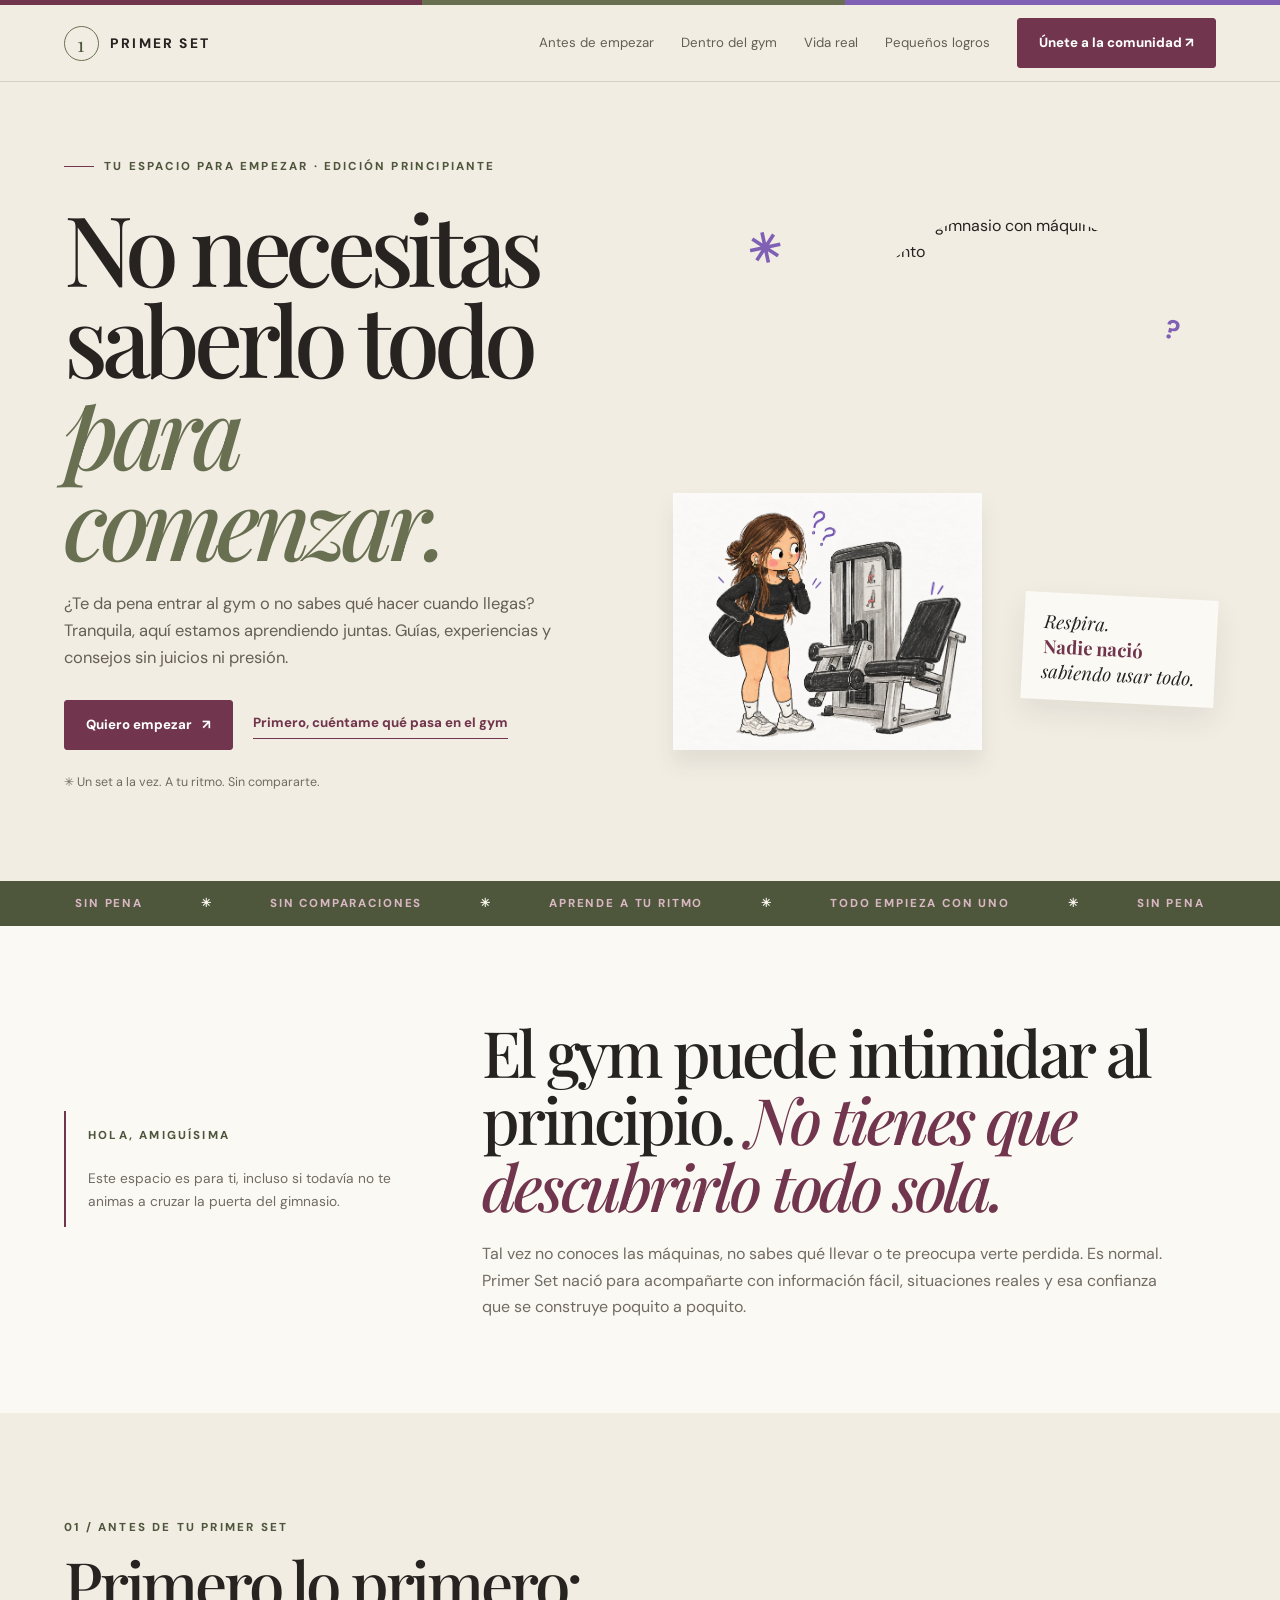
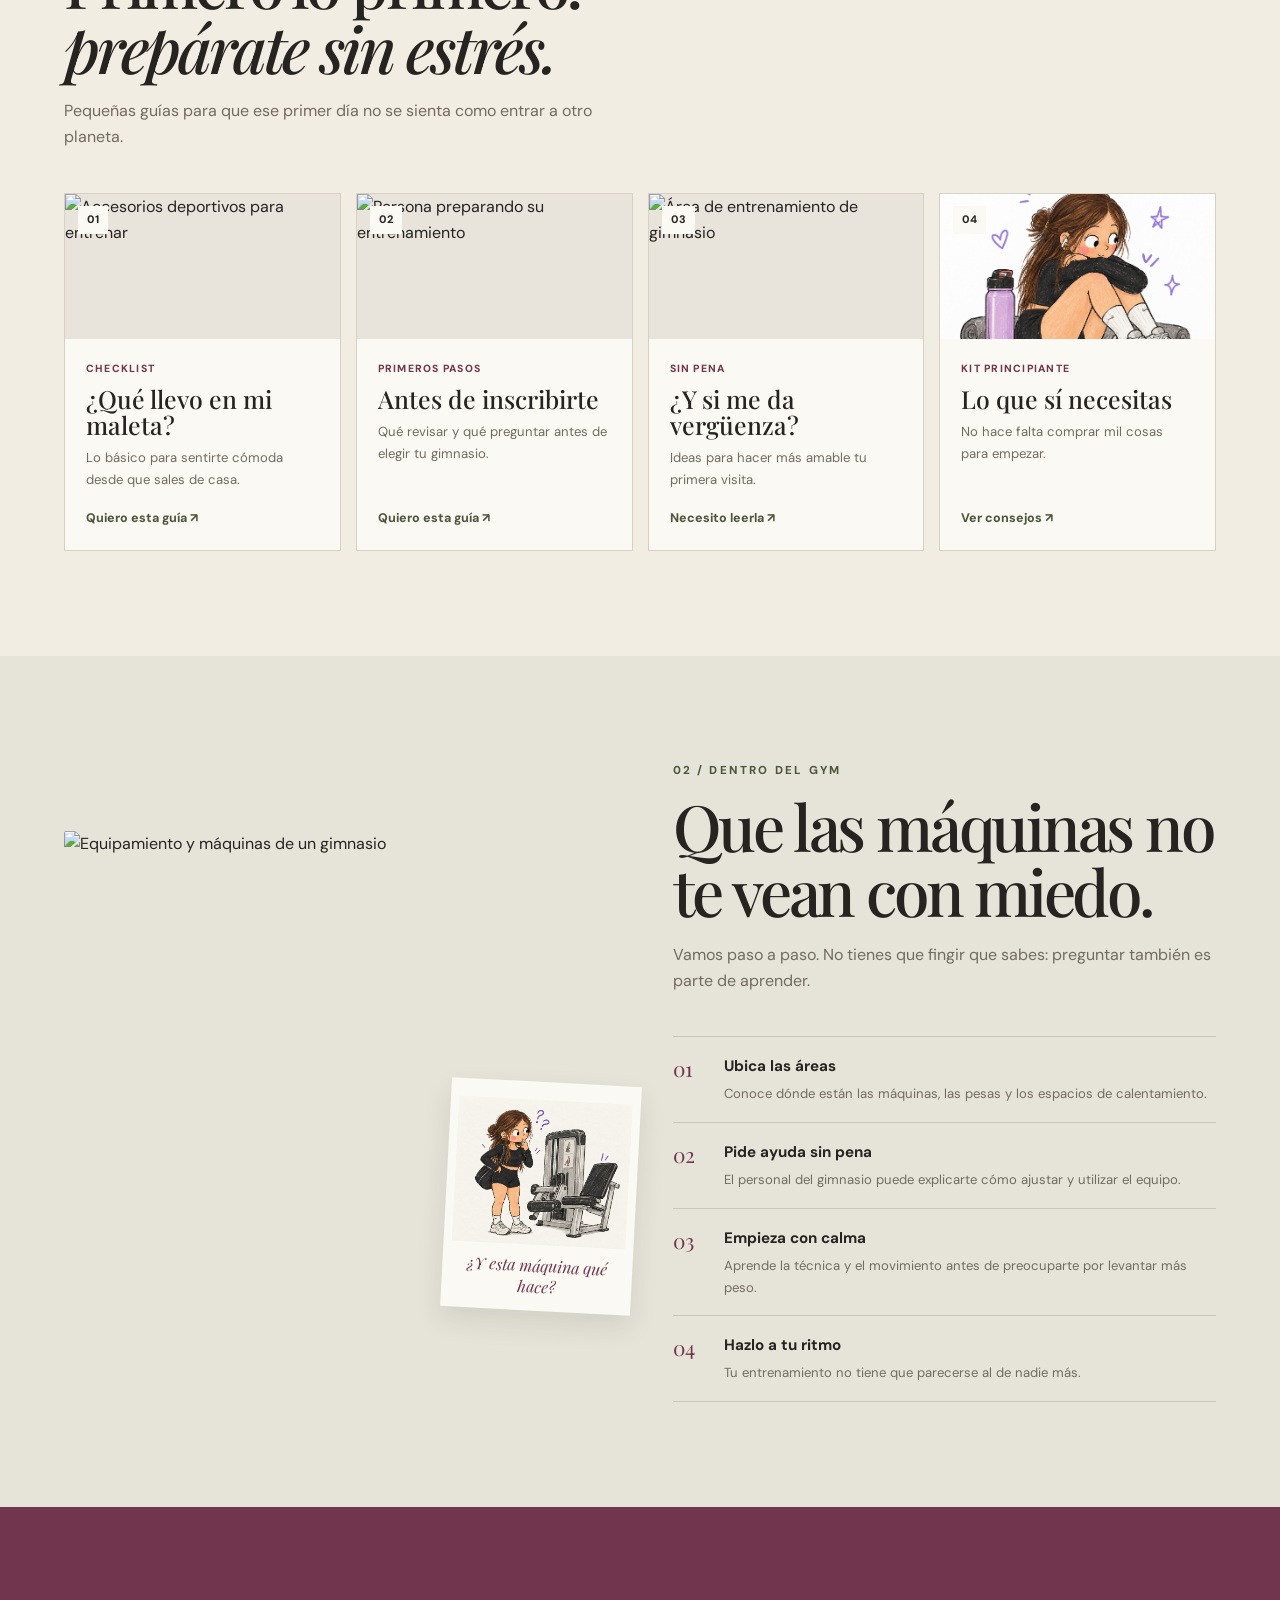
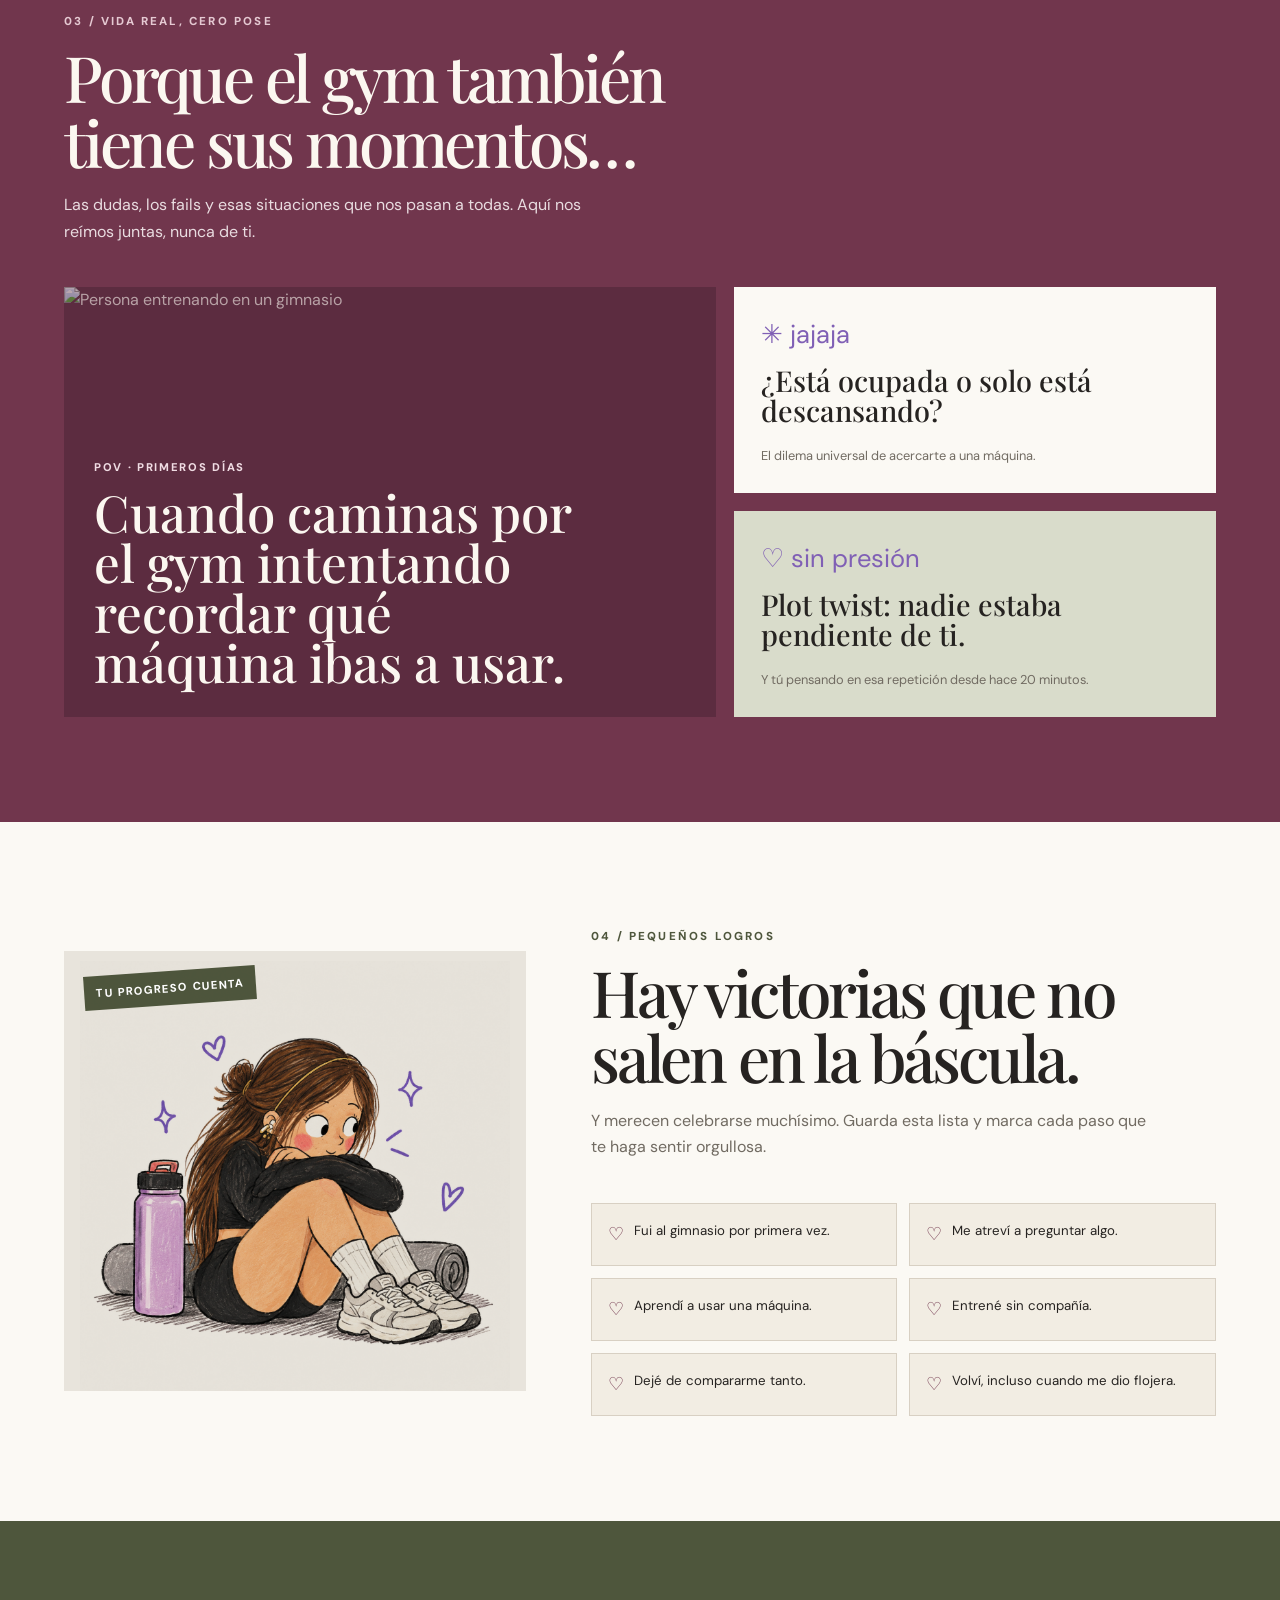
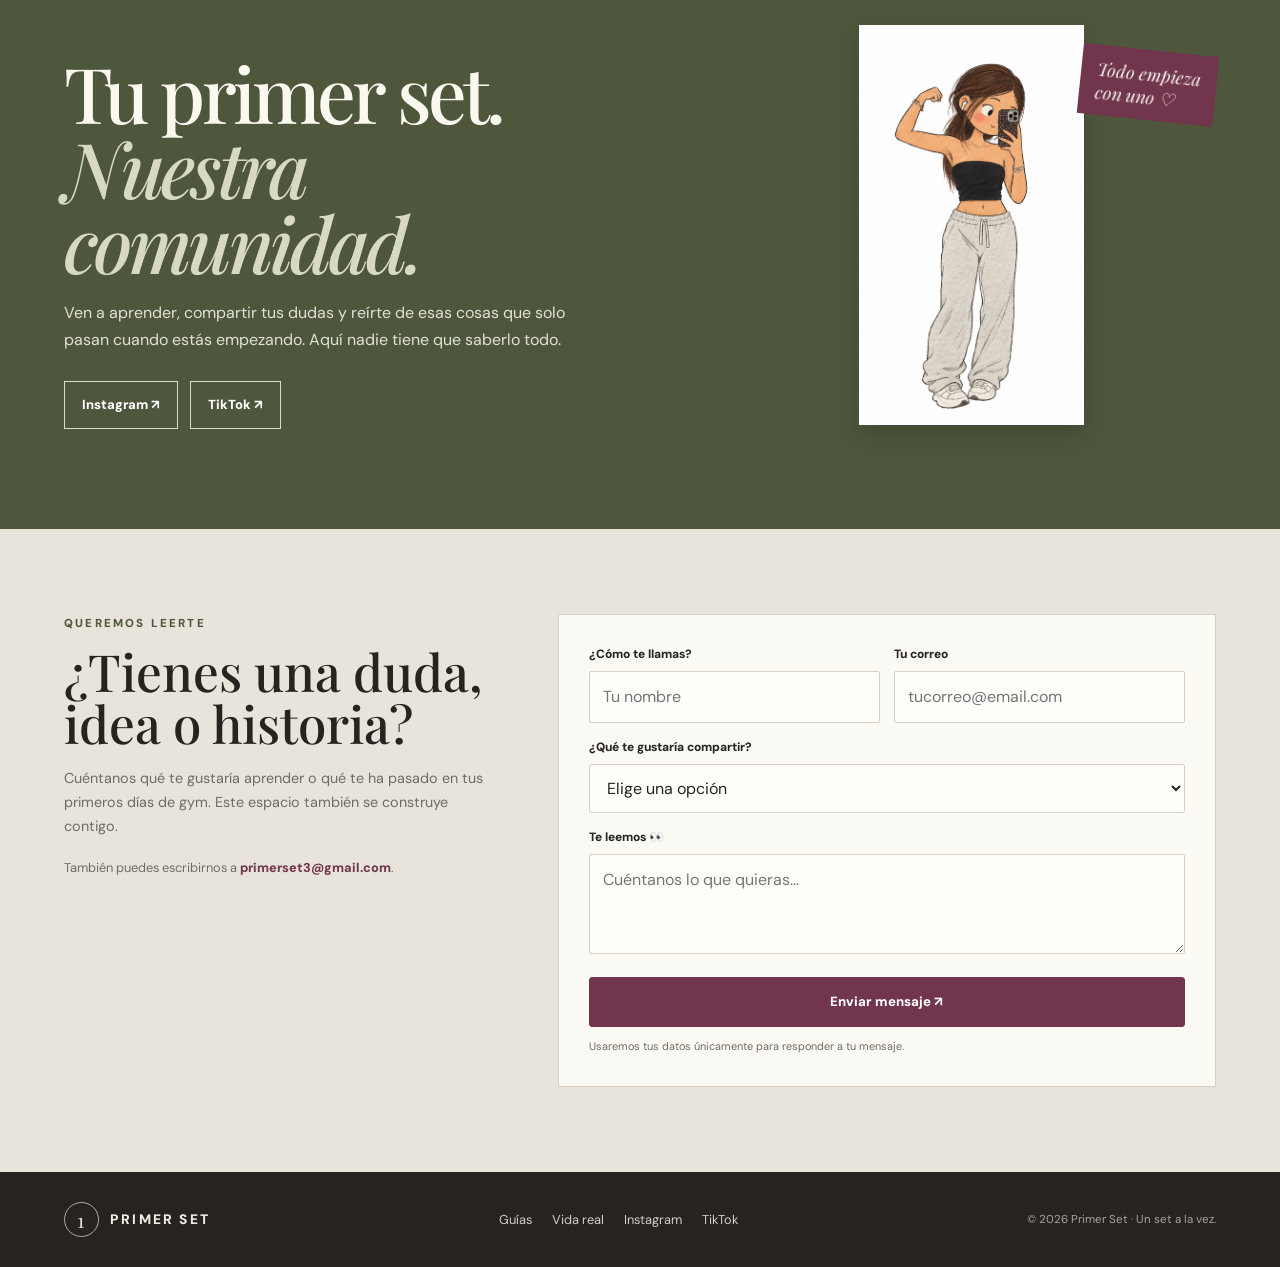
==== commit 7c5f336a: "Add files via upload" ====
--- a/index.html
+++ b/index.html
@@ -1,874 +1,322 @@
-
 <!DOCTYPE html>
 <html lang="es">
 <head>
 <meta charset="UTF-8">
 <meta name="viewport" content="width=device-width, initial-scale=1.0">
-<meta name="description" content="Primer Set: una guía cercana para comenzar en el gimnasio. Aprende lo básico, resuelve tus dudas y empieza a tu ritmo.">
-<meta name="theme-color" content="#f5f1e9">
-<title>Primer Set | Todo empieza con uno</title>
-
+<meta name="description" content="Primer Set: una comunidad para principiantes que quieren comenzar en el gimnasio sin pena, presión ni comparaciones.">
+<meta name="theme-color" content="#F2EDE3">
+<title>Primer Set — Todo empieza con uno</title>
 <link rel="preconnect" href="https://fonts.googleapis.com">
 <link rel="preconnect" href="https://fonts.gstatic.com" crossorigin>
-<link href="https://fonts.googleapis.com/css2?family=DM+Sans:wght@400;500;600;700&family=Playfair+Display:wght@500;600;700&display=swap" rel="stylesheet">
-
+<link href="https://fonts.googleapis.com/css2?family=DM+Sans:wght@400;500;600;700;800&family=Playfair+Display:ital,wght@0,500;0,600;0,700;1,500;1,600&display=swap" rel="stylesheet">
 <style>
-:root {
-  --cream: #f5f1e9;
-  --paper: #fffdf8;
-  --ink: #292b25;
-  --muted: #77776b;
-  --sage: #74816a;
-  --sage-dark: #4e5b46;
-  --rose: #c58e86;
-  --line: #ded9ce;
-  --brown: #766254;
+:root{
+ --cream:#F2EDE3;--warm:#E8E4DC;--paper:#FBF9F4;--ink:#262321;
+ --taupe:#A99B87;--olive:#697052;--olive-dark:#4E563C;--wine:#71364D;
+ --purple:#8060B5;--line:#D8D0C3;--muted:#716B62;
+ --serif:'Playfair Display',Georgia,serif;--sans:'DM Sans',Arial,sans-serif;
 }
-
-* {
-  box-sizing: border-box;
-  margin: 0;
-  padding: 0;
+*{box-sizing:border-box;margin:0;padding:0}
+html{scroll-behavior:smooth;scroll-padding-top:90px}
+body{background:var(--cream);color:var(--ink);font-family:var(--sans);line-height:1.65;overflow-x:hidden}
+a{color:inherit;text-decoration:none}
+button,input,select,textarea{font:inherit}
+img{max-width:100%;display:block}
+.wrap{width:min(1160px,90%);margin:auto}
+.kicker{font-size:.72rem;font-weight:800;letter-spacing:.19em;text-transform:uppercase;color:var(--olive-dark)}
+.serif{font-family:var(--serif);font-weight:500;letter-spacing:-.045em;line-height:1.02}
+.section{padding:105px 0}
+.section-head{max-width:700px;margin-bottom:42px}
+.section-head h2{font:500 clamp(2.7rem,5vw,4.7rem)/1.02 var(--serif);letter-spacing:-.05em;margin:13px 0 18px}
+.section-head p{color:var(--muted);max-width:570px}
+.topline{height:5px;background:linear-gradient(90deg,var(--wine) 0 33%,var(--olive) 33% 66%,var(--purple) 66%)}
+header{position:sticky;top:0;z-index:20;background:rgba(242,237,227,.94);backdrop-filter:blur(14px);border-bottom:1px solid var(--line)}
+.nav{height:76px;display:flex;align-items:center;justify-content:space-between;gap:22px}
+.brand{display:flex;align-items:center;gap:11px;font-size:.86rem;font-weight:800;letter-spacing:.16em}
+.brand-symbol{width:35px;height:35px;border:1px solid var(--olive);border-radius:50%;display:grid;place-items:center;font:1.25rem var(--serif);color:var(--olive-dark)}
+.navlinks{display:flex;align-items:center;gap:27px;font-size:.83rem;color:#625d55}
+.navlinks a:hover{color:var(--wine)}
+.nav-cta,.button{display:inline-flex;align-items:center;justify-content:center;gap:10px;background:var(--wine);color:white;padding:13px 21px;border:1px solid var(--wine);border-radius:3px;font-size:.83rem;font-weight:800;transition:.22s}
+.nav-cta:hover,.button:hover{background:var(--ink);border-color:var(--ink);transform:translateY(-2px)}
+.menu-btn{display:none;background:none;border:1px solid var(--line);padding:8px 11px;border-radius:3px;color:var(--ink)}
+/* HERO */
+.hero{padding:75px 0 88px;position:relative;overflow:hidden}
+.hero-grid{display:grid;grid-template-columns:1fr .94fr;gap:54px;align-items:center}
+.hero-copy{position:relative;z-index:2}
+.hero .kicker{display:flex;align-items:center;gap:10px}
+.hero .kicker:before{content:"";width:30px;height:1px;background:var(--wine)}
+h1{font:500 clamp(3.6rem,7.6vw,7.1rem)/.94 var(--serif);letter-spacing:-.065em;margin:25px 0 23px;max-width:690px}
+h1 em{color:var(--olive);font-weight:500}
+.hero-desc{max-width:500px;color:#655f57;font-size:1.03rem}
+.hero-actions{display:flex;align-items:center;gap:20px;flex-wrap:wrap;margin-top:29px}
+.text-link{font-size:.83rem;font-weight:800;border-bottom:1px solid var(--wine);padding-bottom:4px;color:var(--wine)}
+.hero-note{font-size:.78rem;color:var(--muted);margin-top:22px}
+.hero-visual{position:relative;min-height:540px;display:flex;align-items:center;justify-content:center}
+.hero-photo{position:absolute;right:0;top:8px;width:75%;height:485px;object-fit:cover;border-radius:48% 48% 4px 4px;filter:saturate(.78)}
+.hero-character{position:absolute;z-index:2;left:-2%;bottom:-5px;width:58%;max-height:485px;object-fit:contain;object-position:bottom;mix-blend-mode:multiply;filter:drop-shadow(0 14px 10px rgba(38,35,33,.08))}
+.hero-sticker{position:absolute;z-index:3;right:0;bottom:42px;background:var(--paper);padding:16px 20px;box-shadow:0 12px 30px #26232115;transform:rotate(3deg);font:italic 1.15rem var(--serif);max-width:205px}
+.hero-sticker b{color:var(--wine);font-style:normal}
+.doodle{position:absolute;color:var(--purple);font-size:2.5rem;font-weight:700;transform:rotate(-12deg)}
+.doodle.one{top:2%;left:12%}.doodle.two{right:7%;top:19%;font-size:1.7rem;transform:rotate(15deg)}
+/* STRIP */
+.ticker{background:var(--olive-dark);color:#F8F4EC;padding:13px 0;overflow:hidden;white-space:nowrap}
+.ticker-track{display:flex;justify-content:space-around;gap:35px;font-size:.72rem;font-weight:800;letter-spacing:.16em;text-transform:uppercase}
+.ticker span{color:#D8B7C2}
+/* INTRO */
+.intro{background:var(--paper);padding:92px 0}
+.intro-grid{display:grid;grid-template-columns:.65fr 1.35fr;gap:65px;align-items:center}
+.intro-aside{border-left:2px solid var(--wine);padding:15px 0 15px 22px;color:var(--muted);font-size:.86rem}
+.intro h2{font:500 clamp(2.5rem,5vw,4.6rem)/1.05 var(--serif);letter-spacing:-.05em;max-width:760px}
+.intro h2 em{color:var(--wine)}
+.intro p{margin-top:22px;max-width:680px;color:var(--muted)}
+/* CARDS */
+.guides{background:var(--cream)}
+.guide-grid{display:grid;grid-template-columns:repeat(4,1fr);gap:15px}
+.guide-card{background:var(--paper);border:1px solid var(--line);min-height:300px;display:flex;flex-direction:column;position:relative;overflow:hidden;transition:.25s}
+.guide-card:hover{transform:translateY(-6px);box-shadow:0 15px 32px #26232112}
+.guide-art{height:145px;position:relative;overflow:hidden;background:var(--warm)}
+.guide-art img{width:100%;height:100%;object-fit:cover;transition:.35s}
+.guide-card:hover .guide-art img{transform:scale(1.05)}
+.guide-num{position:absolute;top:12px;left:13px;background:var(--paper);padding:5px 9px;font-size:.68rem;font-weight:800}
+.guide-body{padding:21px;display:flex;flex-direction:column;flex:1}
+.guide-body .tag{font-size:.65rem;color:var(--wine);font-weight:800;letter-spacing:.12em;text-transform:uppercase}
+.guide-body h3{font:500 1.55rem/1.05 var(--serif);margin:9px 0}
+.guide-body p{font-size:.82rem;color:var(--muted);margin-bottom:18px}
+.guide-body a{margin-top:auto;color:var(--olive-dark);font-size:.78rem;font-weight:800}
+.guide-body a:hover{color:var(--wine)}
+/* INSIDE GYM */
+.inside{background:#E6E4D9}
+.inside-grid{display:grid;grid-template-columns:1fr 1fr;gap:65px;align-items:center}
+.inside-photo{position:relative}
+.inside-photo img{width:100%;height:500px;object-fit:cover;border-radius:2px}
+.character-note{position:absolute;right:-28px;bottom:20px;width:190px;background:var(--paper);padding:8px 8px 14px;box-shadow:0 12px 28px #2623211a;transform:rotate(3deg)}
+.character-note img{height:165px;object-fit:contain;mix-blend-mode:multiply}
+.character-note span{display:block;text-align:center;font:italic 1rem var(--serif);color:var(--wine)}
+.tip-list{display:grid;gap:0;margin-top:26px}
+.tip{border-top:1px solid #c9c5b8;padding:17px 0;display:grid;grid-template-columns:38px 1fr;gap:13px}
+.tip:last-child{border-bottom:1px solid #c9c5b8}
+.tip-num{font:1.3rem var(--serif);color:var(--wine)}
+.tip h3{font-size:.95rem;margin-bottom:4px}
+.tip p{font-size:.82rem;color:var(--muted)}
+/* VIDA REAL */
+.real{background:var(--wine);color:#FBF7F0;position:relative;overflow:hidden}
+.real .kicker{color:#E5C9D2}
+.real .section-head p{color:#E9DCE0}
+.real-grid{display:grid;grid-template-columns:1.15fr .85fr;gap:18px}
+.real-feature{min-height:430px;background:#5C2C40;position:relative;overflow:hidden}
+.real-feature img{width:100%;height:100%;position:absolute;inset:0;object-fit:cover;opacity:.58}
+.real-feature-copy{position:absolute;left:30px;right:30px;bottom:30px;z-index:2}
+.real-feature-copy .mini{font-size:.7rem;letter-spacing:.15em;text-transform:uppercase;font-weight:800;color:#F0DCE3}
+.real-feature-copy h3{font:500 clamp(2.3rem,4vw,3.8rem)/.98 var(--serif);max-width:490px;margin-top:10px}
+.real-side{display:grid;gap:18px}
+.real-note{background:var(--paper);color:var(--ink);padding:27px;min-height:205px;display:flex;flex-direction:column;justify-content:space-between}
+.real-note:nth-child(2){background:#D9DCCB}
+.real-note .scribble{font-size:1.6rem;color:var(--purple)}
+.real-note h3{font:500 1.8rem/1.03 var(--serif);max-width:340px}
+.real-note p{font-size:.8rem;color:var(--muted);margin-top:10px}
+/* LOGROS */
+.wins{background:var(--paper)}
+.wins-grid{display:grid;grid-template-columns:.85fr 1.15fr;gap:65px;align-items:center}
+.wins-art{position:relative;background:var(--warm);min-height:440px;display:flex;align-items:end;justify-content:center;overflow:hidden}
+.wins-art img{height:430px;width:100%;object-fit:contain;object-position:bottom;mix-blend-mode:multiply}
+.wins-label{position:absolute;top:20px;left:20px;background:var(--olive-dark);color:white;padding:8px 12px;font-size:.7rem;font-weight:800;letter-spacing:.1em;text-transform:uppercase;transform:rotate(-4deg)}
+.win-checks{display:grid;grid-template-columns:1fr 1fr;gap:12px;margin-top:25px}
+.win{background:var(--cream);border:1px solid var(--line);padding:16px;display:flex;gap:10px;align-items:flex-start;font-size:.83rem}
+.win i{font-style:normal;color:var(--wine);font-size:1.1rem}
+/* COMMUNITY */
+.community{background:var(--olive-dark);color:#FBF8F0;padding:100px 0}
+.community-grid{display:grid;grid-template-columns:1fr .8fr;gap:50px;align-items:center}
+.community h2{font:500 clamp(3rem,6vw,5.8rem)/.98 var(--serif);letter-spacing:-.05em;margin:15px 0 20px}
+.community h2 em{color:#D7D9C5}
+.community p{color:#E0E2D6;max-width:520px}
+.social-buttons{display:flex;gap:12px;flex-wrap:wrap;margin-top:28px}
+.social-buttons a{display:inline-flex;padding:12px 17px;border:1px solid #D9DDCC;color:white;font-size:.82rem;font-weight:800;gap:9px;align-items:center;transition:.2s}
+.social-buttons a:hover{background:var(--cream);color:var(--olive-dark)}
+.community-character{height:400px;display:flex;justify-content:center;align-items:end;position:relative}
+.community-character img{height:100%;max-width:100%;object-fit:contain;mix-blend-mode:screen;filter:drop-shadow(0 10px 10px #0002)}
+.community-sticker{position:absolute;top:25px;right:0;background:var(--wine);padding:12px 16px;font:italic 1.1rem var(--serif);transform:rotate(6deg)}
+/* CONTACT */
+.contact{background:var(--warm);padding:85px 0}
+.contact-grid{display:grid;grid-template-columns:.8fr 1.2fr;gap:55px;align-items:start}
+.contact h2{font:500 clamp(2.4rem,4vw,3.7rem)/1.03 var(--serif);margin:12px 0 17px}
+.contact-copy p{color:var(--muted);font-size:.9rem}
+.contact-form{background:var(--paper);padding:30px;border:1px solid var(--line)}
+.form-row{display:grid;grid-template-columns:1fr 1fr;gap:14px}
+.field{margin-bottom:15px}
+.field label{display:block;font-size:.75rem;font-weight:800;margin-bottom:6px}
+.field input,.field select,.field textarea{width:100%;border:1px solid var(--line);background:#fffdfa;padding:12px 13px;color:var(--ink);outline:none;border-radius:2px}
+.field input:focus,.field select:focus,.field textarea:focus{border-color:var(--olive)}
+.field textarea{min-height:100px;resize:vertical}
+.contact-form .button{width:100%;cursor:pointer}
+.privacy{font-size:.68rem;color:var(--muted);margin-top:11px}
+/* FOOTER */
+footer{background:var(--ink);color:#F2EDE3;padding:30px 0}
+.footer-inner{display:flex;align-items:center;justify-content:space-between;gap:20px;flex-wrap:wrap}
+.footer-inner .brand-symbol{border-color:#AAB095;color:#DCE0CF}
+.footer-links{display:flex;gap:20px;font-size:.8rem;color:#D3CFC6}
+.footer-links a:hover{color:white}
+.footer-copy{font-size:.72rem;color:#AAA49A}
+.reveal{opacity:0;transform:translateY(18px);transition:opacity .65s ease,transform .65s ease}
+.reveal.visible{opacity:1;transform:translateY(0)}
+@media(max-width:900px){
+ .hero-grid,.intro-grid,.inside-grid,.wins-grid,.community-grid,.contact-grid{grid-template-columns:1fr}
+ .hero-grid{gap:25px}.hero-visual{min-height:500px}.hero-photo{width:75%;right:4%}
+ .hero-character{left:4%;width:52%}
+ .guide-grid{grid-template-columns:repeat(2,1fr)}
+ .real-grid{grid-template-columns:1fr}.real-side{grid-template-columns:1fr 1fr}
+ .inside-photo{max-width:650px}.character-note{right:10px}
+ .community-character{height:330px;max-width:420px;margin:auto}
 }
-
-html {
-  scroll-behavior: smooth;
+@media(max-width:600px){
+ .wrap{width:min(100% - 34px,1160px)}
+ .nav{height:66px}.menu-btn{display:block}
+ .navlinks{display:none;position:absolute;top:66px;left:0;right:0;background:var(--cream);padding:20px 5%;border-bottom:1px solid var(--line);flex-direction:column;align-items:stretch;gap:18px}
+ .navlinks.open{display:flex}.nav-cta{text-align:center}
+ .hero{padding:52px 0 55px}.hero-grid{gap:8px}h1{font-size:clamp(3.25rem,15vw,5.1rem)}
+ .hero-visual{min-height:380px;margin-top:5px}.hero-photo{height:340px;width:75%;right:0}
+ .hero-character{height:350px;width:57%;left:0}
+ .hero-sticker{font-size:.95rem;max-width:165px;bottom:18px;right:0;padding:11px 13px}
+ .doodle.one{left:3%;top:0}.doodle.two{right:0;top:8%}
+ .section{padding:72px 0}.intro{padding:72px 0}
+ .intro-grid{gap:25px}.intro-aside{max-width:260px}
+ .guide-grid{grid-template-columns:1fr 1fr;gap:10px}
+ .guide-card{min-height:275px}.guide-art{height:112px}.guide-body{padding:15px}.guide-body h3{font-size:1.25rem}
+ .inside-grid,.wins-grid,.community-grid,.contact-grid{gap:35px}
+ .inside-photo img{height:360px}.character-note{width:140px;right:5px}.character-note img{height:115px}
+ .real-feature{min-height:350px}.real-feature-copy{left:20px;right:20px;bottom:22px}
+ .real-side{grid-template-columns:1fr}.real-note{min-height:170px}
+ .wins-art{min-height:340px}.wins-art img{height:340px}.win-checks{grid-template-columns:1fr}
+ .community{padding:75px 0}.community-character{height:300px}
+ .contact-form{padding:21px}.form-row{grid-template-columns:1fr;gap:0}
+ .footer-inner{align-items:flex-start;flex-direction:column}.footer-links{flex-wrap:wrap}
 }
-
-body {
-  background: var(--cream);
-  color: var(--ink);
-  font-family: 'DM Sans', sans-serif;
-  line-height: 1.7;
-}
-
-a {
-  color: inherit;
-  text-decoration: none;
-}
-
-button, input, textarea, select {
-  font: inherit;
-}
-
-.wrap {
-  width: min(1120px, 90%);
-  margin: auto;
-}
-
-/* HEADER */
-
-header {
-  border-bottom: 1px solid var(--line);
-  background: rgba(245,241,233,.96);
-}
-
-.nav {
-  min-height: 76px;
-  display: flex;
-  align-items: center;
-  justify-content: space-between;
-  gap: 20px;
-}
-
-.brand {
-  display: flex;
-  align-items: center;
-  gap: 12px;
-  font-weight: 700;
-  letter-spacing: .14em;
-  font-size: .88rem;
-}
-
-.brand-mark {
-  width: 35px;
-  height: 35px;
-  border: 1px solid var(--sage);
-  color: var(--sage-dark);
-  border-radius: 50%;
-  display: grid;
-  place-items: center;
-  font-family: 'Playfair Display', serif;
-  font-size: 1.2rem;
-}
-
-.nav-links {
-  display: flex;
-  align-items: center;
-  gap: 28px;
-  font-size: .85rem;
-  color: var(--muted);
-}
-
-.nav-links a:hover {
-  color: var(--sage-dark);
-}
-
-/* BOTONES */
-
-.btn {
-  display: inline-flex;
-  justify-content: center;
-  align-items: center;
-  padding: 14px 23px;
-  border-radius: 3px;
-  background: var(--sage-dark);
-  color: white;
-  font-weight: 600;
-  font-size: .88rem;
-  border: 1px solid var(--sage-dark);
-  transition: .2s;
-  cursor: pointer;
-}
-
-.btn:hover {
-  background: var(--ink);
-  border-color: var(--ink);
-  transform: translateY(-2px);
-}
-
-.btn-outline {
-  background: transparent;
-  color: var(--sage-dark);
-}
-
-/* HERO */
-
-.hero {
-  padding: 90px 0 85px;
-}
-
-.hero-grid {
-  display: grid;
-  grid-template-columns: 1.05fr .95fr;
-  align-items: center;
-  gap: 65px;
-}
-
-.eyebrow {
-  text-transform: uppercase;
-  letter-spacing: .2em;
-  color: var(--sage-dark);
-  font-size: .72rem;
-  font-weight: 700;
-  margin-bottom: 22px;
-}
-
-h1, h2, h3 {
-  font-family: 'Playfair Display', serif;
-  font-weight: 500;
-  line-height: 1.1;
-}
-
-h1 {
-  font-size: clamp(3.5rem, 7vw, 6.3rem);
-  letter-spacing: -.055em;
-  max-width: 620px;
-}
-
-h1 span {
-  color: var(--sage);
-}
-
-.hero-description {
-  max-width: 490px;
-  margin: 25px 0;
-  color: var(--muted);
-  font-size: 1.02rem;
-}
-
-.hero-note {
-  font-size: .82rem;
-  color: var(--brown);
-  margin-top: 18px;
-}
-
-.hero-image {
-  position: relative;
-}
-
-.hero-image img {
-  width: 100%;
-  height: 510px;
-  object-fit: cover;
-  border-radius: 48% 48% 3px 3px;
-  display: block;
-}
-
-.image-note {
-  position: absolute;
-  bottom: 22px;
-  left: -25px;
-  background: var(--paper);
-  padding: 17px 22px;
-  max-width: 230px;
-  font-family: 'Playfair Display', serif;
-  font-size: 1.1rem;
-  box-shadow: 0 8px 25px rgba(0,0,0,.08);
-}
-
-/* ARGUMENTACIÓN */
-
-.intro {
-  padding: 85px 0;
-  background: var(--paper);
-  text-align: center;
-}
-
-.intro h2 {
-  font-size: clamp(2.3rem, 4vw, 3.7rem);
-  max-width: 750px;
-  margin: 0 auto 25px;
-}
-
-.intro p {
-  max-width: 690px;
-  margin: auto;
-  color: var(--muted);
-}
-
-/* BENEFICIOS */
-
-.benefits {
-  padding: 95px 0;
-}
-
-.section-heading {
-  max-width: 700px;
-  margin-bottom: 42px;
-}
-
-.section-heading h2 {
-  font-size: clamp(2.4rem, 4vw, 3.6rem);
-  margin-bottom: 18px;
-}
-
-.section-heading p {
-  color: var(--muted);
-}
-
-.benefit-grid {
-  display: grid;
-  grid-template-columns: repeat(3, 1fr);
-  gap: 18px;
-}
-
-.benefit {
-  background: var(--paper);
-  padding: 30px;
-  border: 1px solid var(--line);
-  min-height: 220px;
-}
-
-.benefit-number {
-  color: var(--sage);
-  font-family: 'Playfair Display', serif;
-  font-size: 1.8rem;
-}
-
-.benefit h3 {
-  font-size: 1.5rem;
-  margin: 16px 0 12px;
-}
-
-.benefit p {
-  color: var(--muted);
-  font-size: .9rem;
-}
-
-/* FORMULARIO */
-
-.contact {
-  padding: 95px 0;
-  background: #e9eddf;
-}
-
-.contact-grid {
-  display: grid;
-  grid-template-columns: .9fr 1.1fr;
-  gap: 65px;
-  align-items: center;
-}
-
-.contact-copy h2 {
-  font-size: clamp(2.5rem, 4vw, 4rem);
-  margin-bottom: 20px;
-}
-
-.contact-copy p {
-  color: var(--muted);
-  margin-bottom: 20px;
-}
-
-.contact-copy .small-note {
-  font-size: .85rem;
-}
-
-.contact-form {
-  background: var(--paper);
-  padding: 38px;
-  box-shadow: 0 12px 35px rgba(50,50,40,.06);
-}
-
-.contact-form h3 {
-  font-size: 1.9rem;
-  margin-bottom: 8px;
-}
-
-.form-intro {
-  color: var(--muted);
-  font-size: .87rem;
-  margin-bottom: 25px;
-}
-
-.field {
-  margin-bottom: 17px;
-}
-
-.field label {
-  display: block;
-  font-weight: 600;
-  font-size: .82rem;
-  margin-bottom: 7px;
-}
-
-.field input,
-.field select,
-.field textarea {
-  width: 100%;
-  padding: 13px 14px;
-  border: 1px solid var(--line);
-  background: white;
-  color: var(--ink);
-  border-radius: 2px;
-  outline: none;
-}
-
-.field input:focus,
-.field select:focus,
-.field textarea:focus {
-  border-color: var(--sage);
-  box-shadow: 0 0 0 2px rgba(116,129,106,.12);
-}
-
-.field textarea {
-  resize: vertical;
-  min-height: 105px;
-}
-
-.contact-form .btn {
-  width: 100%;
-}
-
-.privacy {
-  color: var(--muted);
-  font-size: .72rem;
-  margin-top: 13px;
-}
-
-/* TESTIMONIOS */
-
-.testimonials {
-  padding: 95px 0;
-  background: var(--paper);
-}
-
-.testimonials-heading {
-  text-align: center;
-  max-width: 700px;
-  margin: 0 auto 45px;
-}
-
-.testimonials-heading h2 {
-  font-size: clamp(2.4rem, 4vw, 3.5rem);
-  margin-bottom: 18px;
-}
-
-.testimonials-heading p {
-  color: var(--muted);
-}
-
-.testimonial-grid {
-  display: grid;
-  grid-template-columns: repeat(3, 1fr);
-  gap: 18px;
-}
-
-.testimonial {
-  background: var(--cream);
-  padding: 30px;
-  border: 1px solid var(--line);
-}
-
-.quote {
-  font-family: 'Playfair Display', serif;
-  font-size: 2.5rem;
-  color: var(--sage);
-  line-height: 1;
-}
-
-.testimonial p {
-  margin: 15px 0;
-  color: var(--muted);
-  font-size: .92rem;
-}
-
-.testimonial strong {
-  font-size: .8rem;
-  color: var(--sage-dark);
-}
-
-/* CTA FINAL */
-
-.final-cta {
-  padding: 100px 20px;
-  text-align: center;
-  background: var(--sage-dark);
-  color: white;
-}
-
-.final-cta .eyebrow {
-  color: #dce3d4;
-}
-
-.final-cta h2 {
-  max-width: 760px;
-  margin: 0 auto 22px;
-  font-size: clamp(2.6rem, 5vw, 4.5rem);
-}
-
-.final-cta p {
-  max-width: 560px;
-  margin: 0 auto 30px;
-  color: #e1e6dc;
-}
-
-.final-cta .btn {
-  background: var(--cream);
-  border-color: var(--cream);
-  color: var(--sage-dark);
-}
-
-/* FOOTER */
-
-footer {
-  padding: 32px 0;
-  background: var(--cream);
-}
-
-.footer-inner {
-  display: flex;
-  justify-content: space-between;
-  align-items: center;
-  gap: 20px;
-  flex-wrap: wrap;
-}
-
-.footer-copy {
-  color: var(--muted);
-  font-size: .8rem;
-}
-
-.socials {
-  display: flex;
-  gap: 20px;
-  font-size: .83rem;
-  font-weight: 600;
-  color: var(--sage-dark);
-}
-
-.socials a:hover {
-  text-decoration: underline;
-}
-
-/* RESPONSIVE */
-
-@media(max-width: 800px) {
-  .nav-links {
-    gap: 12px;
-    font-size: .76rem;
-  }
-
-  .hero-grid,
-  .contact-grid {
-    grid-template-columns: 1fr;
-    gap: 40px;
-  }
-
-  .hero {
-    padding: 65px 0;
-  }
-
-  .hero-image img {
-    height: 400px;
-  }
-
-  .image-note {
-    left: 10px;
-  }
-
-  .benefit-grid,
-  .testimonial-grid {
-    grid-template-columns: 1fr;
-  }
-
-  .contact-form {
-    padding: 25px;
-  }
-}
-
-@media(max-width: 520px) {
-  .nav {
-    min-height: 65px;
-  }
-
-  .nav-links a:not(.nav-cta) {
-    display: none;
-  }
-
-  h1 {
-    font-size: 3.5rem;
-  }
-
-  .hero-image img {
-    height: 330px;
-  }
-
-  .intro,
-  .benefits,
-  .contact,
-  .testimonials {
-    padding: 65px 0;
-  }
-
-  .final-cta {
-    padding: 75px 20px;
-  }
-}
+@media(prefers-reduced-motion:reduce){html{scroll-behavior:auto}.reveal{opacity:1;transform:none;transition:none}*{animation:none!important;transition:none!important}}
 </style>
 </head>
-
 <body>
-
-<!-- 1. HEADER SIMPLIFICADO -->
+<div class="topline"></div>
 <header>
-  <div class="wrap nav">
-    <a href="#inicio" class="brand">
-      <span class="brand-mark">1</span>
-      <span>PRIMER SET</span>
-    </a>
-
-    <nav class="nav-links">
-      <a href="#beneficios">Lo que encontrarás</a>
-      <a href="#contacto" class="btn nav-cta">Contáctanos</a>
-    </nav>
-  </div>
+ <div class="wrap nav">
+  <a href="#inicio" class="brand"><span class="brand-symbol">1</span><span>PRIMER SET</span></a>
+  <button class="menu-btn" id="menuBtn" aria-expanded="false" aria-label="Abrir menú">☰</button>
+  <nav class="navlinks" id="navlinks">
+   <a href="#antes">Antes de empezar</a><a href="#dentro">Dentro del gym</a><a href="#vida-real">Vida real</a><a href="#logros">Pequeños logros</a>
+   <a href="#comunidad" class="nav-cta">Únete a la comunidad ↗</a>
+  </nav>
+ </div>
 </header>
-
 <main>
-
-<!-- 2. TITULAR GANADOR + 4. IMAGEN GANADORA -->
 <section class="hero" id="inicio">
-  <div class="wrap hero-grid">
-
-    <div>
-      <div class="eyebrow">Tu espacio para empezar</div>
-
-      <h1>
-        El primer paso no tiene que ser <span>perfecto.</span>
-      </h1>
-
-      <p class="hero-description">
-        ¿Quieres empezar en el gimnasio, pero no sabes por dónde?
-        En Primer Set encontrarás una guía cercana, sencilla y sin
-        juicios para que comiences a tu propio ritmo.
-      </p>
-
-      <a href="#contacto" class="btn">
-        Quiero empezar →
-      </a>
-
-      <p class="hero-note">
-        No tienes que saberlo todo para comenzar.
-      </p>
-    </div>
-
-    <div class="hero-image">
-      <img
-        src="https://images.unsplash.com/photo-1534438327276-14e5300c3a48?auto=format&fit=crop&w=1100&q=85"
-        alt="Espacio de entrenamiento en un gimnasio"
-      >
-      <div class="image-note">
-        Un set a la vez. Aprender también es parte del progreso.
-      </div>
-    </div>
-
-  </div>
-</section>
-
-<!-- 3. ARGUMENTACIÓN -->
+ <div class="wrap hero-grid">
+  <div class="hero-copy reveal">
+   <div class="kicker">Tu espacio para empezar · edición principiante</div>
+   <h1>No necesitas saberlo todo <em>para comenzar.</em></h1>
+   <p class="hero-desc">¿Te da pena entrar al gym o no sabes qué hacer cuando llegas? Tranquila, aquí estamos aprendiendo juntas. Guías, experiencias y consejos sin juicios ni presión.</p>
+   <div class="hero-actions"><a class="button" href="#antes">Quiero empezar <span>↗</span></a><a class="text-link" href="#vida-real">Primero, cuéntame qué pasa en el gym</a></div>
+   <p class="hero-note">✳ Un set a la vez. A tu ritmo. Sin compararte.</p>
+  </div>
+  <div class="hero-visual reveal">
+   <img class="hero-photo" src="https://images.unsplash.com/photo-1534438327276-14e5300c3a48?auto=format&fit=crop&w=1100&q=85" alt="Interior de un gimnasio con máquinas de entrenamiento">
+   <img class="hero-character" src="assets/personaje-confundida.png" alt="Personaje de Primer Set pensando cómo utilizar una máquina del gimnasio">
+   <div class="doodle one">✳</div><div class="doodle two">?</div>
+   <div class="hero-sticker">Respira.<br><b>Nadie nació</b><br>sabiendo usar todo.</div>
+  </div>
+ </div>
+</section>
+<div class="ticker"><div class="wrap ticker-track"><span>Sin pena</span> ✳ <span>Sin comparaciones</span> ✳ <span>Aprende a tu ritmo</span> ✳ <span>Todo empieza con uno</span> ✳ <span>Sin pena</span></div></div>
 <section class="intro">
-  <div class="wrap">
-    <div class="eyebrow">Empezar también es aprender</div>
-
-    <h2>
-      No necesitas experiencia para dar el primer paso.
-    </h2>
-
-    <p>
-      Sabemos que entrar al gimnasio por primera vez puede sentirse
-      intimidante. No conocer las máquinas, no saber qué ejercicios
-      hacer o tener pena de preguntar es más común de lo que imaginas.
-      Por eso existe Primer Set: para acompañarte con información
-      sencilla, experiencias reales y consejos que puedas aplicar
-      desde tu primer entrenamiento.
-    </p>
-  </div>
-</section>
-
-<!-- 7. PUNTOS CLAVE Y BENEFICIOS -->
-<section class="benefits" id="beneficios">
-  <div class="wrap">
-
-    <div class="section-heading">
-      <div class="eyebrow">Lo que encontrarás aquí</div>
-      <h2>Todo empieza por aprender lo básico.</h2>
-      <p>
-        Pequeñas herramientas que pueden hacer que tu experiencia
-        en el gimnasio sea mucho más sencilla.
-      </p>
-    </div>
-
-    <div class="benefit-grid">
-
-      <article class="benefit">
-        <div class="benefit-number">01</div>
-        <h3>Guías sencillas</h3>
-        <p>
-          Aprende qué llevar, cómo prepararte y qué hacer cuando
-          llegues al gimnasio.
-        </p>
-      </article>
-
-      <article class="benefit">
-        <div class="benefit-number">02</div>
-        <h3>Consejos prácticos</h3>
-        <p>
-          Descubre lo básico sobre ejercicios, máquinas, hábitos
-          y entrenamiento.
-        </p>
-      </article>
-
-      <article class="benefit">
-        <div class="benefit-number">03</div>
-        <h3>Experiencias reales</h3>
-        <p>
-          Identifícate con situaciones cotidianas, dudas y momentos
-          que también forman parte de comenzar.
-        </p>
-      </article>
-
-    </div>
-  </div>
-</section>
-
-<!-- 5. FORMULARIO OPTIMIZADO + 6. CTA -->
+ <div class="wrap intro-grid reveal">
+  <div class="intro-aside"><div class="kicker">Hola, amiguísima</div><p>Este espacio es para ti, incluso si todavía no te animas a cruzar la puerta del gimnasio.</p></div>
+  <div><h2>El gym puede intimidar al principio. <em>No tienes que descubrirlo todo sola.</em></h2>
+   <p>Tal vez no conoces las máquinas, no sabes qué llevar o te preocupa verte perdida. Es normal. Primer Set nació para acompañarte con información fácil, situaciones reales y esa confianza que se construye poquito a poquito.</p>
+  </div>
+ </div>
+</section>
+<section class="section guides" id="antes">
+ <div class="wrap">
+  <div class="section-head reveal"><div class="kicker">01 / Antes de tu primer set</div><h2>Primero lo primero: <em>prepárate sin estrés.</em></h2><p>Pequeñas guías para que ese primer día no se sienta como entrar a otro planeta.</p></div>
+  <div class="guide-grid">
+   <article class="guide-card reveal"><div class="guide-art"><img src="https://images.unsplash.com/photo-1517836357463-d25dfeac3438?auto=format&fit=crop&w=700&q=80" alt="Accesorios deportivos para entrenar"><span class="guide-num">01</span></div><div class="guide-body"><span class="tag">Checklist</span><h3>¿Qué llevo en mi maleta?</h3><p>Lo básico para sentirte cómoda desde que sales de casa.</p><a href="#contacto">Quiero esta guía ↗</a></div></article>
+   <article class="guide-card reveal"><div class="guide-art"><img src="https://images.unsplash.com/photo-1579758629938-03607ccdbaba?auto=format&fit=crop&w=700&q=80" alt="Persona preparando su entrenamiento"><span class="guide-num">02</span></div><div class="guide-body"><span class="tag">Primeros pasos</span><h3>Antes de inscribirte</h3><p>Qué revisar y qué preguntar antes de elegir tu gimnasio.</p><a href="#contacto">Quiero esta guía ↗</a></div></article>
+   <article class="guide-card reveal"><div class="guide-art"><img src="https://images.unsplash.com/photo-1534438327276-14e5300c3a48?auto=format&fit=crop&w=700&q=80" alt="Área de entrenamiento de gimnasio"><span class="guide-num">03</span></div><div class="guide-body"><span class="tag">Sin pena</span><h3>¿Y si me da vergüenza?</h3><p>Ideas para hacer más amable tu primera visita.</p><a href="#contacto">Necesito leerla ↗</a></div></article>
+   <article class="guide-card reveal"><div class="guide-art"><img src="assets/personaje-botella.png" alt="Personaje de Primer Set con su botella de agua"><span class="guide-num">04</span></div><div class="guide-body"><span class="tag">Kit principiante</span><h3>Lo que sí necesitas</h3><p>No hace falta comprar mil cosas para empezar.</p><a href="#contacto">Ver consejos ↗</a></div></article>
+  </div>
+ </div>
+</section>
+<section class="section inside" id="dentro">
+ <div class="wrap inside-grid">
+  <div class="inside-photo reveal"><img src="https://images.unsplash.com/photo-1581009146145-b5ef050c2e1e?auto=format&fit=crop&w=1000&q=85" alt="Equipamiento y máquinas de un gimnasio"><div class="character-note"><img src="assets/personaje-confundida.png" alt="Personaje de Primer Set con dudas"><span>¿Y esta máquina qué hace?</span></div></div>
+  <div class="reveal"><div class="kicker">02 / Dentro del gym</div><div class="section-head"><h2>Que las máquinas no te vean con miedo.</h2><p>Vamos paso a paso. No tienes que fingir que sabes: preguntar también es parte de aprender.</p></div>
+   <div class="tip-list">
+    <div class="tip"><div class="tip-num">01</div><div><h3>Ubica las áreas</h3><p>Conoce dónde están las máquinas, las pesas y los espacios de calentamiento.</p></div></div>
+    <div class="tip"><div class="tip-num">02</div><div><h3>Pide ayuda sin pena</h3><p>El personal del gimnasio puede explicarte cómo ajustar y utilizar el equipo.</p></div></div>
+    <div class="tip"><div class="tip-num">03</div><div><h3>Empieza con calma</h3><p>Aprende la técnica y el movimiento antes de preocuparte por levantar más peso.</p></div></div>
+    <div class="tip"><div class="tip-num">04</div><div><h3>Hazlo a tu ritmo</h3><p>Tu entrenamiento no tiene que parecerse al de nadie más.</p></div></div>
+   </div>
+  </div>
+ </div>
+</section>
+<section class="section real" id="vida-real">
+ <div class="wrap">
+  <div class="section-head reveal"><div class="kicker">03 / Vida real, cero pose</div><h2>Porque el gym también tiene sus momentos…</h2><p>Las dudas, los fails y esas situaciones que nos pasan a todas. Aquí nos reímos juntas, nunca de ti.</p></div>
+  <div class="real-grid">
+   <article class="real-feature reveal"><img src="https://images.unsplash.com/photo-1517838277536-fd7cf7b4f9a5?auto=format&fit=crop&w=1100&q=85" alt="Persona entrenando en un gimnasio"><div class="real-feature-copy"><div class="mini">POV · Primeros días</div><h3>Cuando caminas por el gym intentando recordar qué máquina ibas a usar.</h3></div></article>
+   <div class="real-side">
+    <article class="real-note reveal"><span class="scribble">✳ jajaja</span><h3>¿Está ocupada o solo está descansando?</h3><p>El dilema universal de acercarte a una máquina.</p></article>
+    <article class="real-note reveal"><span class="scribble">♡ sin presión</span><h3>Plot twist: nadie estaba pendiente de ti.</h3><p>Y tú pensando en esa repetición desde hace 20 minutos.</p></article>
+   </div>
+  </div>
+ </div>
+</section>
+<section class="section wins" id="logros">
+ <div class="wrap wins-grid">
+  <div class="wins-art reveal"><span class="wins-label">Tu progreso cuenta</span><img src="assets/personaje-descanso.png" alt="Personaje de Primer Set descansando después de entrenar"></div>
+  <div class="reveal"><div class="kicker">04 / Pequeños logros</div><div class="section-head"><h2>Hay victorias que no salen en la báscula.</h2><p>Y merecen celebrarse muchísimo. Guarda esta lista y marca cada paso que te haga sentir orgullosa.</p></div>
+   <div class="win-checks">
+    <label class="win"><i>♡</i><span>Fui al gimnasio por primera vez.</span></label>
+    <label class="win"><i>♡</i><span>Me atreví a preguntar algo.</span></label>
+    <label class="win"><i>♡</i><span>Aprendí a usar una máquina.</span></label>
+    <label class="win"><i>♡</i><span>Entrené sin compañía.</span></label>
+    <label class="win"><i>♡</i><span>Dejé de compararme tanto.</span></label>
+    <label class="win"><i>♡</i><span>Volví, incluso cuando me dio flojera.</span></label>
+   </div>
+  </div>
+ </div>
+</section>
+<section class="community" id="comunidad">
+ <div class="wrap community-grid">
+  <div class="reveal"><div class="kicker">05 / Comunidad Primer Set</div><h2>Tu primer set. <em>Nuestra comunidad.</em></h2><p>Ven a aprender, compartir tus dudas y reírte de esas cosas que solo pasan cuando estás empezando. Aquí nadie tiene que saberlo todo.</p>
+   <div class="social-buttons"><a href="https://www.instagram.com/_primerset/" target="_blank" rel="noopener noreferrer">Instagram ↗</a><a href="https://www.tiktok.com/@primer.set" target="_blank" rel="noopener noreferrer">TikTok ↗</a></div>
+  </div>
+  <div class="community-character reveal"><img src="assets/personaje-fuerza.png" alt="Personaje de Primer Set celebrando su progreso"><span class="community-sticker">Todo empieza<br>con uno ♡</span></div>
+ </div>
+</section>
 <section class="contact" id="contacto">
-  <div class="wrap contact-grid">
-
-    <div class="contact-copy">
-      <div class="eyebrow">Estamos para acompañarte</div>
-
-      <h2>Tu primer paso puede comenzar aquí.</h2>
-
-      <p>
-        ¿Tienes alguna duda, quieres compartir tu experiencia
-        o te gustaría colaborar con Primer Set?
-        Nos encantará leerte.
-      </p>
-
-      <p class="small-note">
-        Déjanos tus datos y cuéntanos qué tienes en mente.
-        Nos pondremos en contacto contigo.
-      </p>
-    </div>
-
-    <form
-      class="contact-form"
-      action="https://formsubmit.co/primerset3@gmail.com"
-      method="POST"
-    >
-
-      <h3>Hablemos.</h3>
-
-      <p class="form-intro">
-        Completa el formulario. ¡Es muy sencillo!
-      </p>
-
-      <input type="hidden" name="_subject" value="Nuevo contacto desde Primer Set">
-      <input type="hidden" name="_template" value="table">
-      <input type="hidden" name="_next" value="https://hernandezsuzely549-lab.github.io/Primer-Set/?enviado=1#contacto">
-
-      <div class="field">
-        <label for="nombre">Nombre</label>
-        <input
-          id="nombre"
-          type="text"
-          name="Nombre"
-          placeholder="¿Cómo te llamas?"
-          required
-        >
-      </div>
-
-      <div class="field">
-        <label for="correo">Correo electrónico</label>
-        <input
-          id="correo"
-          type="email"
-          name="Correo"
-          placeholder="tucorreo@email.com"
-          required
-        >
-      </div>
-
-      <div class="field">
-        <label for="motivo">¿Por qué nos escribes?</label>
-        <select id="motivo" name="Motivo" required>
-          <option value="">Selecciona una opción</option>
-          <option>Quiero resolver una duda</option>
-          <option>Quiero compartir mi experiencia</option>
-          <option>Me interesa colaborar con Primer Set</option>
-          <option>Otro motivo</option>
-        </select>
-      </div>
-
-      <div class="field">
-        <label for="mensaje">Cuéntanos un poquito más</label>
-        <textarea
-          id="mensaje"
-          name="Mensaje"
-          placeholder="Escribe aquí tu mensaje..."
-          required
-        ></textarea>
-      </div>
-
-      <button type="submit" class="btn">
-        Enviar mi mensaje →
-      </button>
-
-      <p class="privacy">
-        Tus datos se utilizarán únicamente para responder a tu mensaje.
-      </p>
-
-    </form>
-  </div>
-</section>
-
-<!-- 8. TESTIMONIOS -->
-<section class="testimonials">
-  <div class="wrap">
-
-    <div class="testimonials-heading">
-      <div class="eyebrow">Una comunidad que comienza</div>
-      <h2>Tu proceso también merece ser contado.</h2>
-      <p>
-        Cada persona empieza desde un lugar diferente.
-        En Primer Set queremos dar espacio a esas experiencias reales,
-        sin comparaciones y sin presiones.
-      </p>
-    </div>
-
-    <div class="testimonial-grid">
-
-      <article class="testimonial">
-        <div class="quote">“</div>
-        <p>
-          ¿Recuerdas qué sentiste la primera vez que entraste
-          al gimnasio? Esa historia también puede ayudar a alguien más.
-        </p>
-        <strong>Comparte tu primer día</strong>
-      </article>
-
-      <article class="testimonial">
-        <div class="quote">“</div>
-        <p>
-          No tienes que dominar todas las máquinas ni conocer
-          todos los ejercicios para empezar a construir un hábito.
-        </p>
-        <strong>Cada proceso es diferente</strong>
-      </article>
-
-      <article class="testimonial">
-        <div class="quote">“</div>
-        <p>
-          Tus pequeñas victorias también cuentan.
-          Queremos conocer lo que has aprendido en el camino.
-        </p>
-        <strong>Tu experiencia importa</strong>
-      </article>
-
-    </div>
-  </div>
-</section>
-
-<!-- 9. CTA DE ACUERDO / CIERRE -->
-<section class="final-cta">
-  <div class="eyebrow">¿Lista para comenzar?</div>
-
-  <h2>
-    No necesitas tenerlo todo resuelto. Solo empezar.
-  </h2>
-
-  <p>
-    Aprende, pregunta, equivócate y vuelve a intentarlo.
-    Aquí no se trata de hacerlo perfecto, sino de avanzar
-    un set a la vez.
-  </p>
-
-  <a href="#contacto" class="btn">
-    Sí, quiero dar el primer paso →
-  </a>
-</section>
-
+ <div class="wrap contact-grid">
+  <div class="contact-copy reveal"><div class="kicker">Queremos leerte</div><h2>¿Tienes una duda, idea o historia?</h2><p>Cuéntanos qué te gustaría aprender o qué te ha pasado en tus primeros días de gym. Este espacio también se construye contigo.</p><p style="margin-top:18px;font-size:.8rem">También puedes escribirnos a <a href="mailto:primerset3@gmail.com" style="color:var(--wine);font-weight:800">primerset3@gmail.com</a>.</p></div>
+  <form class="contact-form reveal" action="https://formsubmit.co/primerset3@gmail.com" method="POST">
+   <input type="hidden" name="_subject" value="Nuevo mensaje desde Primer Set"><input type="hidden" name="_template" value="table"><input type="hidden" name="_next" value="https://hernandezsuzely549-lab.github.io/Primer-Set-/?enviado=1#contacto">
+   <div class="form-row"><div class="field"><label for="nombre">¿Cómo te llamas?</label><input id="nombre" name="Nombre" type="text" placeholder="Tu nombre" required></div><div class="field"><label for="correo">Tu correo</label><input id="correo" name="Correo" type="email" placeholder="tucorreo@email.com" required></div></div>
+   <div class="field"><label for="motivo">¿Qué te gustaría compartir?</label><select id="motivo" name="Motivo" required><option value="">Elige una opción</option><option>Tengo una duda sobre empezar</option><option>Quiero proponer un tema</option><option>Quiero compartir mi experiencia</option><option>Me interesa colaborar</option><option>Otro</option></select></div>
+   <div class="field"><label for="mensaje">Te leemos 👀</label><textarea id="mensaje" name="Mensaje" placeholder="Cuéntanos lo que quieras..." required></textarea></div>
+   <button class="button" type="submit">Enviar mensaje ↗</button><p class="privacy">Usaremos tus datos únicamente para responder a tu mensaje.</p>
+  </form>
+ </div>
+</section>
 </main>
-
-<!-- 10. FOOTER SIMPLIFICADO -->
-<footer>
-  <div class="wrap footer-inner">
-
-    <a href="#inicio" class="brand">
-      <span class="brand-mark">1</span>
-      <span>PRIMER SET</span>
-    </a>
-
-    <div class="socials">
-      <a href="https://www.instagram.com/_primerset/"
-         target="_blank" rel="noopener noreferrer">Instagram</a>
-
-      <a href="https://www.tiktok.com/@primer.set"
-         target="_blank" rel="noopener noreferrer">TikTok</a>
-    </div>
-
-    <p class="footer-copy">
-      © <span id="year"></span> Primer Set. Un set a la vez.
-    </p>
-
-  </div>
-</footer>
-
+<footer><div class="wrap footer-inner">
+ <a href="#inicio" class="brand"><span class="brand-symbol">1</span><span>PRIMER SET</span></a>
+ <div class="footer-links"><a href="#antes">Guías</a><a href="#vida-real">Vida real</a><a href="https://www.instagram.com/_primerset/" target="_blank" rel="noopener noreferrer">Instagram</a><a href="https://www.tiktok.com/@primer.set" target="_blank" rel="noopener noreferrer">TikTok</a></div>
+ <p class="footer-copy">© <span id="year"></span> Primer Set · Un set a la vez.</p>
+</div></footer>
 <script>
-document.getElementById("year").textContent =
-  new Date().getFullYear();
-
-if (new URLSearchParams(window.location.search).get("enviado") === "1") {
-  const form = document.querySelector(".contact-form");
-  const notice = document.createElement("p");
-  notice.textContent = "¡Gracias por escribirnos! Tu mensaje fue enviado.";
-  notice.style.cssText =
-    "background:#e9eddf;color:#4e5b46;padding:14px;margin-bottom:18px;font-weight:600;";
-  form.insertBefore(notice, form.querySelector("h3"));
-}
+document.getElementById('year').textContent=new Date().getFullYear();
+const menuBtn=document.getElementById('menuBtn'),nav=document.getElementById('navlinks');
+menuBtn.addEventListener('click',()=>{const open=nav.classList.toggle('open');menuBtn.setAttribute('aria-expanded',String(open));menuBtn.textContent=open?'✕':'☰';});
+nav.querySelectorAll('a').forEach(a=>a.addEventListener('click',()=>{nav.classList.remove('open');menuBtn.setAttribute('aria-expanded','false');menuBtn.textContent='☰';}));
+const observer=new IntersectionObserver(entries=>entries.forEach(entry=>{if(entry.isIntersecting){entry.target.classList.add('visible');observer.unobserve(entry.target);}}),{threshold:.12});
+document.querySelectorAll('.reveal').forEach(el=>observer.observe(el));
+if(new URLSearchParams(location.search).get('enviado')==='1'){const form=document.querySelector('.contact-form');const msg=document.createElement('p');msg.textContent='¡Gracias por escribirnos! Tu mensaje fue enviado.';msg.style.cssText='background:#e3e6d9;color:#4e563c;padding:13px;margin-bottom:18px;font-weight:700';form.prepend(msg);}
 </script>
-
 </body>
-</html>
+</html>
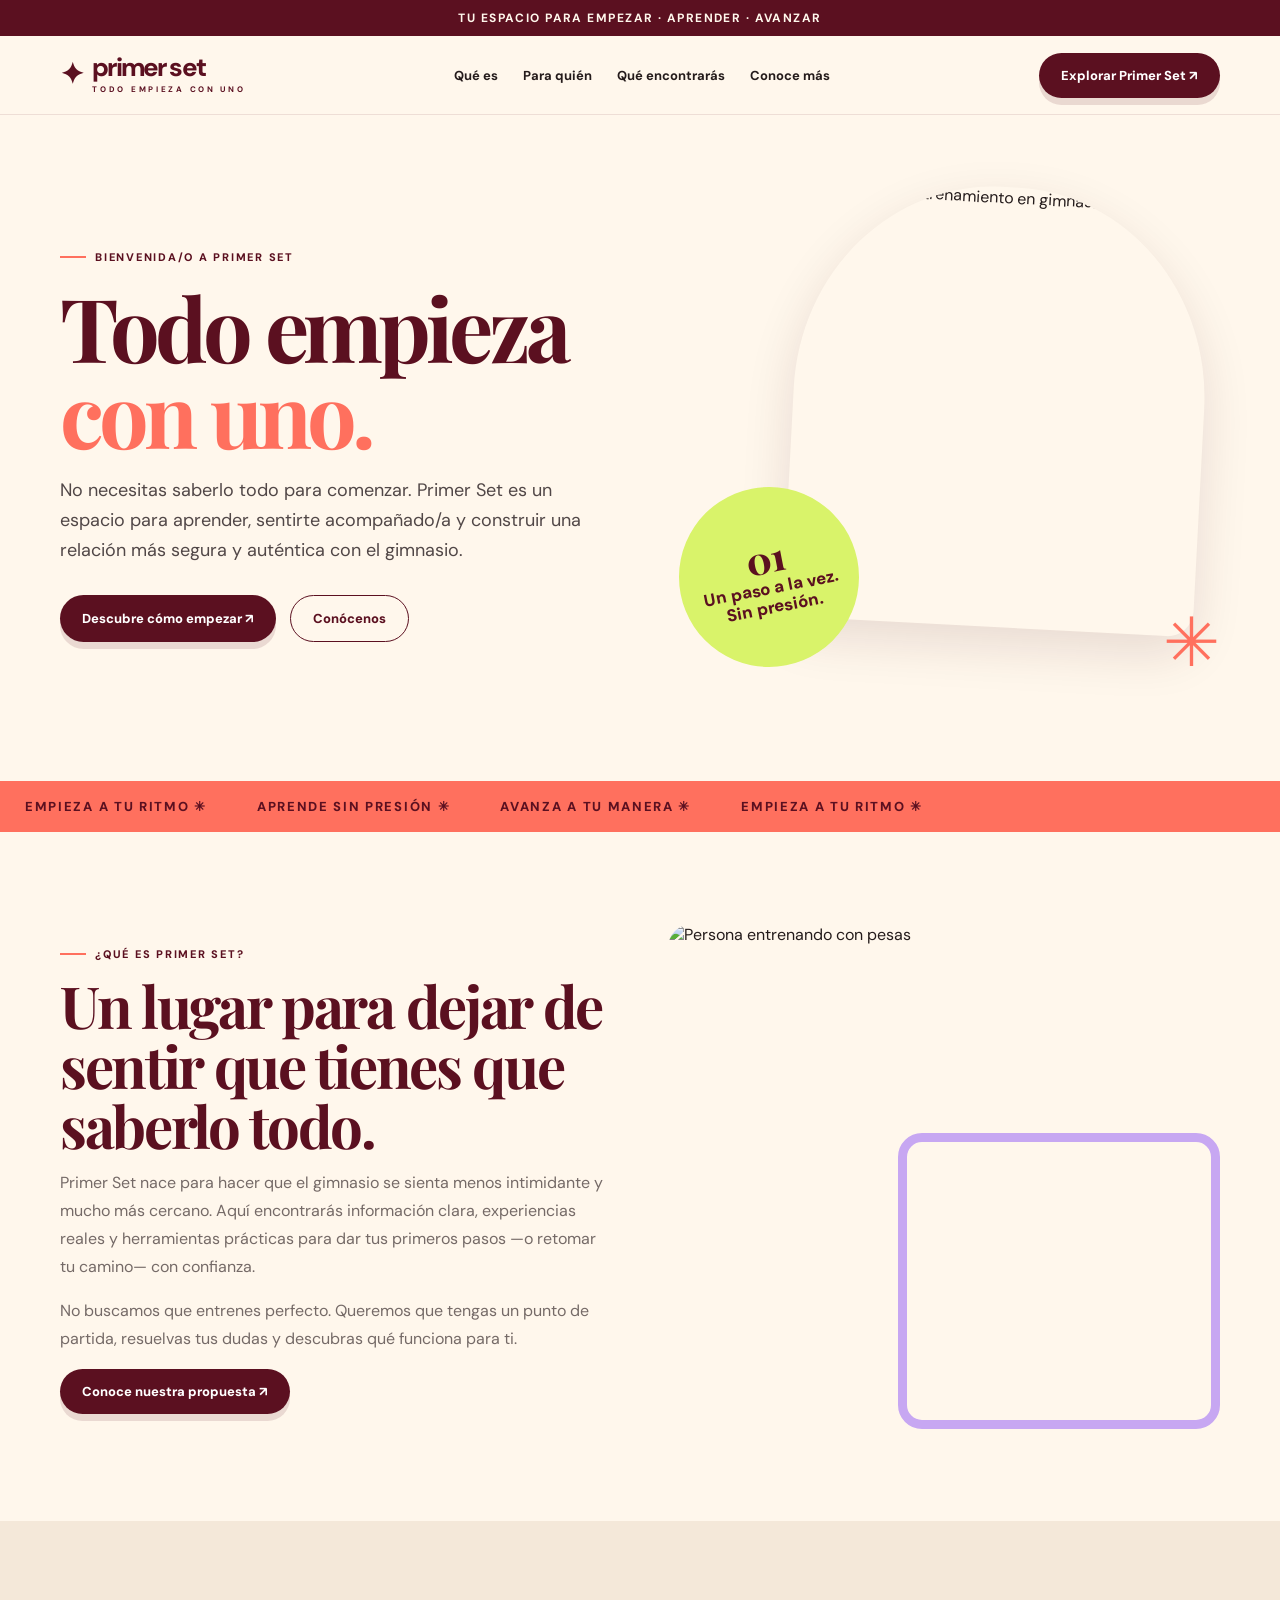
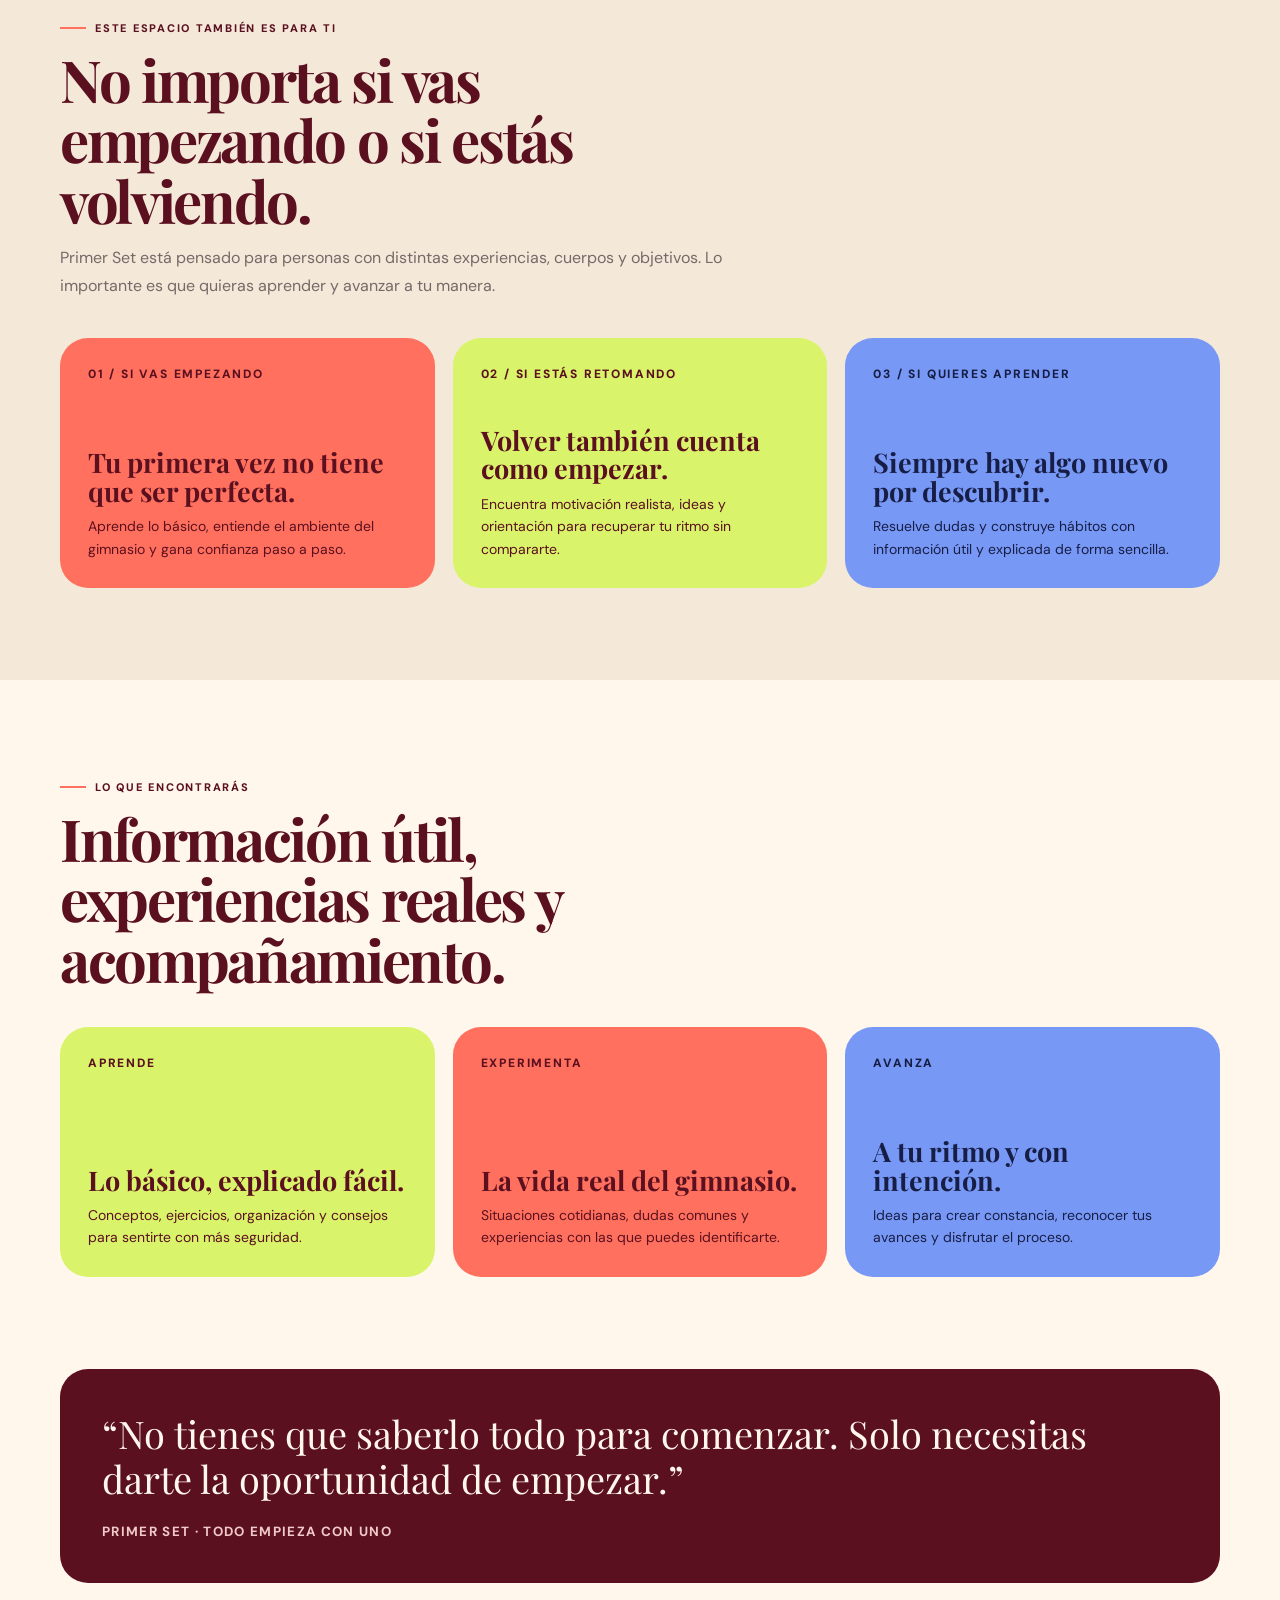
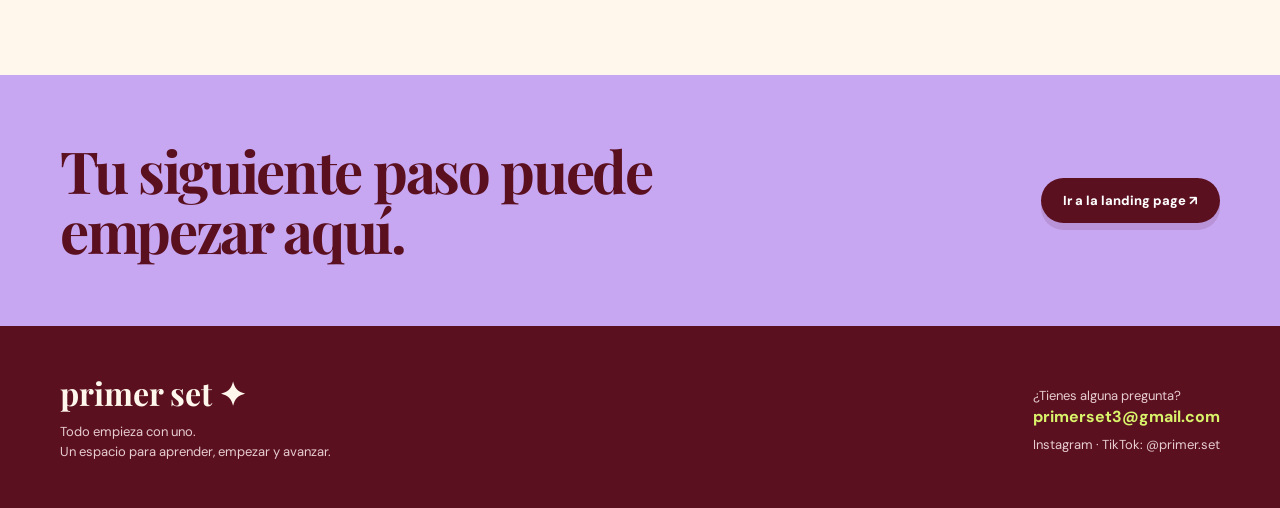
==== commit f529d24d: "Add files via upload" ====
--- a/index.html
+++ b/index.html
@@ -1,322 +1,9 @@
-<!DOCTYPE html>
-<html lang="es">
-<head>
-<meta charset="UTF-8">
-<meta name="viewport" content="width=device-width, initial-scale=1.0">
-<meta name="description" content="Primer Set: una comunidad para principiantes que quieren comenzar en el gimnasio sin pena, presión ni comparaciones.">
-<meta name="theme-color" content="#F2EDE3">
-<title>Primer Set — Todo empieza con uno</title>
-<link rel="preconnect" href="https://fonts.googleapis.com">
-<link rel="preconnect" href="https://fonts.gstatic.com" crossorigin>
-<link href="https://fonts.googleapis.com/css2?family=DM+Sans:wght@400;500;600;700;800&family=Playfair+Display:ital,wght@0,500;0,600;0,700;1,500;1,600&display=swap" rel="stylesheet">
-<style>
-:root{
- --cream:#F2EDE3;--warm:#E8E4DC;--paper:#FBF9F4;--ink:#262321;
- --taupe:#A99B87;--olive:#697052;--olive-dark:#4E563C;--wine:#71364D;
- --purple:#8060B5;--line:#D8D0C3;--muted:#716B62;
- --serif:'Playfair Display',Georgia,serif;--sans:'DM Sans',Arial,sans-serif;
-}
-*{box-sizing:border-box;margin:0;padding:0}
-html{scroll-behavior:smooth;scroll-padding-top:90px}
-body{background:var(--cream);color:var(--ink);font-family:var(--sans);line-height:1.65;overflow-x:hidden}
-a{color:inherit;text-decoration:none}
-button,input,select,textarea{font:inherit}
-img{max-width:100%;display:block}
-.wrap{width:min(1160px,90%);margin:auto}
-.kicker{font-size:.72rem;font-weight:800;letter-spacing:.19em;text-transform:uppercase;color:var(--olive-dark)}
-.serif{font-family:var(--serif);font-weight:500;letter-spacing:-.045em;line-height:1.02}
-.section{padding:105px 0}
-.section-head{max-width:700px;margin-bottom:42px}
-.section-head h2{font:500 clamp(2.7rem,5vw,4.7rem)/1.02 var(--serif);letter-spacing:-.05em;margin:13px 0 18px}
-.section-head p{color:var(--muted);max-width:570px}
-.topline{height:5px;background:linear-gradient(90deg,var(--wine) 0 33%,var(--olive) 33% 66%,var(--purple) 66%)}
-header{position:sticky;top:0;z-index:20;background:rgba(242,237,227,.94);backdrop-filter:blur(14px);border-bottom:1px solid var(--line)}
-.nav{height:76px;display:flex;align-items:center;justify-content:space-between;gap:22px}
-.brand{display:flex;align-items:center;gap:11px;font-size:.86rem;font-weight:800;letter-spacing:.16em}
-.brand-symbol{width:35px;height:35px;border:1px solid var(--olive);border-radius:50%;display:grid;place-items:center;font:1.25rem var(--serif);color:var(--olive-dark)}
-.navlinks{display:flex;align-items:center;gap:27px;font-size:.83rem;color:#625d55}
-.navlinks a:hover{color:var(--wine)}
-.nav-cta,.button{display:inline-flex;align-items:center;justify-content:center;gap:10px;background:var(--wine);color:white;padding:13px 21px;border:1px solid var(--wine);border-radius:3px;font-size:.83rem;font-weight:800;transition:.22s}
-.nav-cta:hover,.button:hover{background:var(--ink);border-color:var(--ink);transform:translateY(-2px)}
-.menu-btn{display:none;background:none;border:1px solid var(--line);padding:8px 11px;border-radius:3px;color:var(--ink)}
-/* HERO */
-.hero{padding:75px 0 88px;position:relative;overflow:hidden}
-.hero-grid{display:grid;grid-template-columns:1fr .94fr;gap:54px;align-items:center}
-.hero-copy{position:relative;z-index:2}
-.hero .kicker{display:flex;align-items:center;gap:10px}
-.hero .kicker:before{content:"";width:30px;height:1px;background:var(--wine)}
-h1{font:500 clamp(3.6rem,7.6vw,7.1rem)/.94 var(--serif);letter-spacing:-.065em;margin:25px 0 23px;max-width:690px}
-h1 em{color:var(--olive);font-weight:500}
-.hero-desc{max-width:500px;color:#655f57;font-size:1.03rem}
-.hero-actions{display:flex;align-items:center;gap:20px;flex-wrap:wrap;margin-top:29px}
-.text-link{font-size:.83rem;font-weight:800;border-bottom:1px solid var(--wine);padding-bottom:4px;color:var(--wine)}
-.hero-note{font-size:.78rem;color:var(--muted);margin-top:22px}
-.hero-visual{position:relative;min-height:540px;display:flex;align-items:center;justify-content:center}
-.hero-photo{position:absolute;right:0;top:8px;width:75%;height:485px;object-fit:cover;border-radius:48% 48% 4px 4px;filter:saturate(.78)}
-.hero-character{position:absolute;z-index:2;left:-2%;bottom:-5px;width:58%;max-height:485px;object-fit:contain;object-position:bottom;mix-blend-mode:multiply;filter:drop-shadow(0 14px 10px rgba(38,35,33,.08))}
-.hero-sticker{position:absolute;z-index:3;right:0;bottom:42px;background:var(--paper);padding:16px 20px;box-shadow:0 12px 30px #26232115;transform:rotate(3deg);font:italic 1.15rem var(--serif);max-width:205px}
-.hero-sticker b{color:var(--wine);font-style:normal}
-.doodle{position:absolute;color:var(--purple);font-size:2.5rem;font-weight:700;transform:rotate(-12deg)}
-.doodle.one{top:2%;left:12%}.doodle.two{right:7%;top:19%;font-size:1.7rem;transform:rotate(15deg)}
-/* STRIP */
-.ticker{background:var(--olive-dark);color:#F8F4EC;padding:13px 0;overflow:hidden;white-space:nowrap}
-.ticker-track{display:flex;justify-content:space-around;gap:35px;font-size:.72rem;font-weight:800;letter-spacing:.16em;text-transform:uppercase}
-.ticker span{color:#D8B7C2}
-/* INTRO */
-.intro{background:var(--paper);padding:92px 0}
-.intro-grid{display:grid;grid-template-columns:.65fr 1.35fr;gap:65px;align-items:center}
-.intro-aside{border-left:2px solid var(--wine);padding:15px 0 15px 22px;color:var(--muted);font-size:.86rem}
-.intro h2{font:500 clamp(2.5rem,5vw,4.6rem)/1.05 var(--serif);letter-spacing:-.05em;max-width:760px}
-.intro h2 em{color:var(--wine)}
-.intro p{margin-top:22px;max-width:680px;color:var(--muted)}
-/* CARDS */
-.guides{background:var(--cream)}
-.guide-grid{display:grid;grid-template-columns:repeat(4,1fr);gap:15px}
-.guide-card{background:var(--paper);border:1px solid var(--line);min-height:300px;display:flex;flex-direction:column;position:relative;overflow:hidden;transition:.25s}
-.guide-card:hover{transform:translateY(-6px);box-shadow:0 15px 32px #26232112}
-.guide-art{height:145px;position:relative;overflow:hidden;background:var(--warm)}
-.guide-art img{width:100%;height:100%;object-fit:cover;transition:.35s}
-.guide-card:hover .guide-art img{transform:scale(1.05)}
-.guide-num{position:absolute;top:12px;left:13px;background:var(--paper);padding:5px 9px;font-size:.68rem;font-weight:800}
-.guide-body{padding:21px;display:flex;flex-direction:column;flex:1}
-.guide-body .tag{font-size:.65rem;color:var(--wine);font-weight:800;letter-spacing:.12em;text-transform:uppercase}
-.guide-body h3{font:500 1.55rem/1.05 var(--serif);margin:9px 0}
-.guide-body p{font-size:.82rem;color:var(--muted);margin-bottom:18px}
-.guide-body a{margin-top:auto;color:var(--olive-dark);font-size:.78rem;font-weight:800}
-.guide-body a:hover{color:var(--wine)}
-/* INSIDE GYM */
-.inside{background:#E6E4D9}
-.inside-grid{display:grid;grid-template-columns:1fr 1fr;gap:65px;align-items:center}
-.inside-photo{position:relative}
-.inside-photo img{width:100%;height:500px;object-fit:cover;border-radius:2px}
-.character-note{position:absolute;right:-28px;bottom:20px;width:190px;background:var(--paper);padding:8px 8px 14px;box-shadow:0 12px 28px #2623211a;transform:rotate(3deg)}
-.character-note img{height:165px;object-fit:contain;mix-blend-mode:multiply}
-.character-note span{display:block;text-align:center;font:italic 1rem var(--serif);color:var(--wine)}
-.tip-list{display:grid;gap:0;margin-top:26px}
-.tip{border-top:1px solid #c9c5b8;padding:17px 0;display:grid;grid-template-columns:38px 1fr;gap:13px}
-.tip:last-child{border-bottom:1px solid #c9c5b8}
-.tip-num{font:1.3rem var(--serif);color:var(--wine)}
-.tip h3{font-size:.95rem;margin-bottom:4px}
-.tip p{font-size:.82rem;color:var(--muted)}
-/* VIDA REAL */
-.real{background:var(--wine);color:#FBF7F0;position:relative;overflow:hidden}
-.real .kicker{color:#E5C9D2}
-.real .section-head p{color:#E9DCE0}
-.real-grid{display:grid;grid-template-columns:1.15fr .85fr;gap:18px}
-.real-feature{min-height:430px;background:#5C2C40;position:relative;overflow:hidden}
-.real-feature img{width:100%;height:100%;position:absolute;inset:0;object-fit:cover;opacity:.58}
-.real-feature-copy{position:absolute;left:30px;right:30px;bottom:30px;z-index:2}
-.real-feature-copy .mini{font-size:.7rem;letter-spacing:.15em;text-transform:uppercase;font-weight:800;color:#F0DCE3}
-.real-feature-copy h3{font:500 clamp(2.3rem,4vw,3.8rem)/.98 var(--serif);max-width:490px;margin-top:10px}
-.real-side{display:grid;gap:18px}
-.real-note{background:var(--paper);color:var(--ink);padding:27px;min-height:205px;display:flex;flex-direction:column;justify-content:space-between}
-.real-note:nth-child(2){background:#D9DCCB}
-.real-note .scribble{font-size:1.6rem;color:var(--purple)}
-.real-note h3{font:500 1.8rem/1.03 var(--serif);max-width:340px}
-.real-note p{font-size:.8rem;color:var(--muted);margin-top:10px}
-/* LOGROS */
-.wins{background:var(--paper)}
-.wins-grid{display:grid;grid-template-columns:.85fr 1.15fr;gap:65px;align-items:center}
-.wins-art{position:relative;background:var(--warm);min-height:440px;display:flex;align-items:end;justify-content:center;overflow:hidden}
-.wins-art img{height:430px;width:100%;object-fit:contain;object-position:bottom;mix-blend-mode:multiply}
-.wins-label{position:absolute;top:20px;left:20px;background:var(--olive-dark);color:white;padding:8px 12px;font-size:.7rem;font-weight:800;letter-spacing:.1em;text-transform:uppercase;transform:rotate(-4deg)}
-.win-checks{display:grid;grid-template-columns:1fr 1fr;gap:12px;margin-top:25px}
-.win{background:var(--cream);border:1px solid var(--line);padding:16px;display:flex;gap:10px;align-items:flex-start;font-size:.83rem}
-.win i{font-style:normal;color:var(--wine);font-size:1.1rem}
-/* COMMUNITY */
-.community{background:var(--olive-dark);color:#FBF8F0;padding:100px 0}
-.community-grid{display:grid;grid-template-columns:1fr .8fr;gap:50px;align-items:center}
-.community h2{font:500 clamp(3rem,6vw,5.8rem)/.98 var(--serif);letter-spacing:-.05em;margin:15px 0 20px}
-.community h2 em{color:#D7D9C5}
-.community p{color:#E0E2D6;max-width:520px}
-.social-buttons{display:flex;gap:12px;flex-wrap:wrap;margin-top:28px}
-.social-buttons a{display:inline-flex;padding:12px 17px;border:1px solid #D9DDCC;color:white;font-size:.82rem;font-weight:800;gap:9px;align-items:center;transition:.2s}
-.social-buttons a:hover{background:var(--cream);color:var(--olive-dark)}
-.community-character{height:400px;display:flex;justify-content:center;align-items:end;position:relative}
-.community-character img{height:100%;max-width:100%;object-fit:contain;mix-blend-mode:screen;filter:drop-shadow(0 10px 10px #0002)}
-.community-sticker{position:absolute;top:25px;right:0;background:var(--wine);padding:12px 16px;font:italic 1.1rem var(--serif);transform:rotate(6deg)}
-/* CONTACT */
-.contact{background:var(--warm);padding:85px 0}
-.contact-grid{display:grid;grid-template-columns:.8fr 1.2fr;gap:55px;align-items:start}
-.contact h2{font:500 clamp(2.4rem,4vw,3.7rem)/1.03 var(--serif);margin:12px 0 17px}
-.contact-copy p{color:var(--muted);font-size:.9rem}
-.contact-form{background:var(--paper);padding:30px;border:1px solid var(--line)}
-.form-row{display:grid;grid-template-columns:1fr 1fr;gap:14px}
-.field{margin-bottom:15px}
-.field label{display:block;font-size:.75rem;font-weight:800;margin-bottom:6px}
-.field input,.field select,.field textarea{width:100%;border:1px solid var(--line);background:#fffdfa;padding:12px 13px;color:var(--ink);outline:none;border-radius:2px}
-.field input:focus,.field select:focus,.field textarea:focus{border-color:var(--olive)}
-.field textarea{min-height:100px;resize:vertical}
-.contact-form .button{width:100%;cursor:pointer}
-.privacy{font-size:.68rem;color:var(--muted);margin-top:11px}
-/* FOOTER */
-footer{background:var(--ink);color:#F2EDE3;padding:30px 0}
-.footer-inner{display:flex;align-items:center;justify-content:space-between;gap:20px;flex-wrap:wrap}
-.footer-inner .brand-symbol{border-color:#AAB095;color:#DCE0CF}
-.footer-links{display:flex;gap:20px;font-size:.8rem;color:#D3CFC6}
-.footer-links a:hover{color:white}
-.footer-copy{font-size:.72rem;color:#AAA49A}
-.reveal{opacity:0;transform:translateY(18px);transition:opacity .65s ease,transform .65s ease}
-.reveal.visible{opacity:1;transform:translateY(0)}
-@media(max-width:900px){
- .hero-grid,.intro-grid,.inside-grid,.wins-grid,.community-grid,.contact-grid{grid-template-columns:1fr}
- .hero-grid{gap:25px}.hero-visual{min-height:500px}.hero-photo{width:75%;right:4%}
- .hero-character{left:4%;width:52%}
- .guide-grid{grid-template-columns:repeat(2,1fr)}
- .real-grid{grid-template-columns:1fr}.real-side{grid-template-columns:1fr 1fr}
- .inside-photo{max-width:650px}.character-note{right:10px}
- .community-character{height:330px;max-width:420px;margin:auto}
-}
-@media(max-width:600px){
- .wrap{width:min(100% - 34px,1160px)}
- .nav{height:66px}.menu-btn{display:block}
- .navlinks{display:none;position:absolute;top:66px;left:0;right:0;background:var(--cream);padding:20px 5%;border-bottom:1px solid var(--line);flex-direction:column;align-items:stretch;gap:18px}
- .navlinks.open{display:flex}.nav-cta{text-align:center}
- .hero{padding:52px 0 55px}.hero-grid{gap:8px}h1{font-size:clamp(3.25rem,15vw,5.1rem)}
- .hero-visual{min-height:380px;margin-top:5px}.hero-photo{height:340px;width:75%;right:0}
- .hero-character{height:350px;width:57%;left:0}
- .hero-sticker{font-size:.95rem;max-width:165px;bottom:18px;right:0;padding:11px 13px}
- .doodle.one{left:3%;top:0}.doodle.two{right:0;top:8%}
- .section{padding:72px 0}.intro{padding:72px 0}
- .intro-grid{gap:25px}.intro-aside{max-width:260px}
- .guide-grid{grid-template-columns:1fr 1fr;gap:10px}
- .guide-card{min-height:275px}.guide-art{height:112px}.guide-body{padding:15px}.guide-body h3{font-size:1.25rem}
- .inside-grid,.wins-grid,.community-grid,.contact-grid{gap:35px}
- .inside-photo img{height:360px}.character-note{width:140px;right:5px}.character-note img{height:115px}
- .real-feature{min-height:350px}.real-feature-copy{left:20px;right:20px;bottom:22px}
- .real-side{grid-template-columns:1fr}.real-note{min-height:170px}
- .wins-art{min-height:340px}.wins-art img{height:340px}.win-checks{grid-template-columns:1fr}
- .community{padding:75px 0}.community-character{height:300px}
- .contact-form{padding:21px}.form-row{grid-template-columns:1fr;gap:0}
- .footer-inner{align-items:flex-start;flex-direction:column}.footer-links{flex-wrap:wrap}
-}
-@media(prefers-reduced-motion:reduce){html{scroll-behavior:auto}.reveal{opacity:1;transform:none;transition:none}*{animation:none!important;transition:none!important}}
-</style>
-</head>
-<body>
-<div class="topline"></div>
-<header>
- <div class="wrap nav">
-  <a href="#inicio" class="brand"><span class="brand-symbol">1</span><span>PRIMER SET</span></a>
-  <button class="menu-btn" id="menuBtn" aria-expanded="false" aria-label="Abrir menú">☰</button>
-  <nav class="navlinks" id="navlinks">
-   <a href="#antes">Antes de empezar</a><a href="#dentro">Dentro del gym</a><a href="#vida-real">Vida real</a><a href="#logros">Pequeños logros</a>
-   <a href="#comunidad" class="nav-cta">Únete a la comunidad ↗</a>
-  </nav>
- </div>
-</header>
-<main>
-<section class="hero" id="inicio">
- <div class="wrap hero-grid">
-  <div class="hero-copy reveal">
-   <div class="kicker">Tu espacio para empezar · edición principiante</div>
-   <h1>No necesitas saberlo todo <em>para comenzar.</em></h1>
-   <p class="hero-desc">¿Te da pena entrar al gym o no sabes qué hacer cuando llegas? Tranquila, aquí estamos aprendiendo juntas. Guías, experiencias y consejos sin juicios ni presión.</p>
-   <div class="hero-actions"><a class="button" href="#antes">Quiero empezar <span>↗</span></a><a class="text-link" href="#vida-real">Primero, cuéntame qué pasa en el gym</a></div>
-   <p class="hero-note">✳ Un set a la vez. A tu ritmo. Sin compararte.</p>
-  </div>
-  <div class="hero-visual reveal">
-   <img class="hero-photo" src="https://images.unsplash.com/photo-1534438327276-14e5300c3a48?auto=format&fit=crop&w=1100&q=85" alt="Interior de un gimnasio con máquinas de entrenamiento">
-   <img class="hero-character" src="assets/personaje-confundida.png" alt="Personaje de Primer Set pensando cómo utilizar una máquina del gimnasio">
-   <div class="doodle one">✳</div><div class="doodle two">?</div>
-   <div class="hero-sticker">Respira.<br><b>Nadie nació</b><br>sabiendo usar todo.</div>
-  </div>
- </div>
-</section>
-<div class="ticker"><div class="wrap ticker-track"><span>Sin pena</span> ✳ <span>Sin comparaciones</span> ✳ <span>Aprende a tu ritmo</span> ✳ <span>Todo empieza con uno</span> ✳ <span>Sin pena</span></div></div>
-<section class="intro">
- <div class="wrap intro-grid reveal">
-  <div class="intro-aside"><div class="kicker">Hola, amiguísima</div><p>Este espacio es para ti, incluso si todavía no te animas a cruzar la puerta del gimnasio.</p></div>
-  <div><h2>El gym puede intimidar al principio. <em>No tienes que descubrirlo todo sola.</em></h2>
-   <p>Tal vez no conoces las máquinas, no sabes qué llevar o te preocupa verte perdida. Es normal. Primer Set nació para acompañarte con información fácil, situaciones reales y esa confianza que se construye poquito a poquito.</p>
-  </div>
- </div>
-</section>
-<section class="section guides" id="antes">
- <div class="wrap">
-  <div class="section-head reveal"><div class="kicker">01 / Antes de tu primer set</div><h2>Primero lo primero: <em>prepárate sin estrés.</em></h2><p>Pequeñas guías para que ese primer día no se sienta como entrar a otro planeta.</p></div>
-  <div class="guide-grid">
-   <article class="guide-card reveal"><div class="guide-art"><img src="https://images.unsplash.com/photo-1517836357463-d25dfeac3438?auto=format&fit=crop&w=700&q=80" alt="Accesorios deportivos para entrenar"><span class="guide-num">01</span></div><div class="guide-body"><span class="tag">Checklist</span><h3>¿Qué llevo en mi maleta?</h3><p>Lo básico para sentirte cómoda desde que sales de casa.</p><a href="#contacto">Quiero esta guía ↗</a></div></article>
-   <article class="guide-card reveal"><div class="guide-art"><img src="https://images.unsplash.com/photo-1579758629938-03607ccdbaba?auto=format&fit=crop&w=700&q=80" alt="Persona preparando su entrenamiento"><span class="guide-num">02</span></div><div class="guide-body"><span class="tag">Primeros pasos</span><h3>Antes de inscribirte</h3><p>Qué revisar y qué preguntar antes de elegir tu gimnasio.</p><a href="#contacto">Quiero esta guía ↗</a></div></article>
-   <article class="guide-card reveal"><div class="guide-art"><img src="https://images.unsplash.com/photo-1534438327276-14e5300c3a48?auto=format&fit=crop&w=700&q=80" alt="Área de entrenamiento de gimnasio"><span class="guide-num">03</span></div><div class="guide-body"><span class="tag">Sin pena</span><h3>¿Y si me da vergüenza?</h3><p>Ideas para hacer más amable tu primera visita.</p><a href="#contacto">Necesito leerla ↗</a></div></article>
-   <article class="guide-card reveal"><div class="guide-art"><img src="assets/personaje-botella.png" alt="Personaje de Primer Set con su botella de agua"><span class="guide-num">04</span></div><div class="guide-body"><span class="tag">Kit principiante</span><h3>Lo que sí necesitas</h3><p>No hace falta comprar mil cosas para empezar.</p><a href="#contacto">Ver consejos ↗</a></div></article>
-  </div>
- </div>
-</section>
-<section class="section inside" id="dentro">
- <div class="wrap inside-grid">
-  <div class="inside-photo reveal"><img src="https://images.unsplash.com/photo-1581009146145-b5ef050c2e1e?auto=format&fit=crop&w=1000&q=85" alt="Equipamiento y máquinas de un gimnasio"><div class="character-note"><img src="assets/personaje-confundida.png" alt="Personaje de Primer Set con dudas"><span>¿Y esta máquina qué hace?</span></div></div>
-  <div class="reveal"><div class="kicker">02 / Dentro del gym</div><div class="section-head"><h2>Que las máquinas no te vean con miedo.</h2><p>Vamos paso a paso. No tienes que fingir que sabes: preguntar también es parte de aprender.</p></div>
-   <div class="tip-list">
-    <div class="tip"><div class="tip-num">01</div><div><h3>Ubica las áreas</h3><p>Conoce dónde están las máquinas, las pesas y los espacios de calentamiento.</p></div></div>
-    <div class="tip"><div class="tip-num">02</div><div><h3>Pide ayuda sin pena</h3><p>El personal del gimnasio puede explicarte cómo ajustar y utilizar el equipo.</p></div></div>
-    <div class="tip"><div class="tip-num">03</div><div><h3>Empieza con calma</h3><p>Aprende la técnica y el movimiento antes de preocuparte por levantar más peso.</p></div></div>
-    <div class="tip"><div class="tip-num">04</div><div><h3>Hazlo a tu ritmo</h3><p>Tu entrenamiento no tiene que parecerse al de nadie más.</p></div></div>
-   </div>
-  </div>
- </div>
-</section>
-<section class="section real" id="vida-real">
- <div class="wrap">
-  <div class="section-head reveal"><div class="kicker">03 / Vida real, cero pose</div><h2>Porque el gym también tiene sus momentos…</h2><p>Las dudas, los fails y esas situaciones que nos pasan a todas. Aquí nos reímos juntas, nunca de ti.</p></div>
-  <div class="real-grid">
-   <article class="real-feature reveal"><img src="https://images.unsplash.com/photo-1517838277536-fd7cf7b4f9a5?auto=format&fit=crop&w=1100&q=85" alt="Persona entrenando en un gimnasio"><div class="real-feature-copy"><div class="mini">POV · Primeros días</div><h3>Cuando caminas por el gym intentando recordar qué máquina ibas a usar.</h3></div></article>
-   <div class="real-side">
-    <article class="real-note reveal"><span class="scribble">✳ jajaja</span><h3>¿Está ocupada o solo está descansando?</h3><p>El dilema universal de acercarte a una máquina.</p></article>
-    <article class="real-note reveal"><span class="scribble">♡ sin presión</span><h3>Plot twist: nadie estaba pendiente de ti.</h3><p>Y tú pensando en esa repetición desde hace 20 minutos.</p></article>
-   </div>
-  </div>
- </div>
-</section>
-<section class="section wins" id="logros">
- <div class="wrap wins-grid">
-  <div class="wins-art reveal"><span class="wins-label">Tu progreso cuenta</span><img src="assets/personaje-descanso.png" alt="Personaje de Primer Set descansando después de entrenar"></div>
-  <div class="reveal"><div class="kicker">04 / Pequeños logros</div><div class="section-head"><h2>Hay victorias que no salen en la báscula.</h2><p>Y merecen celebrarse muchísimo. Guarda esta lista y marca cada paso que te haga sentir orgullosa.</p></div>
-   <div class="win-checks">
-    <label class="win"><i>♡</i><span>Fui al gimnasio por primera vez.</span></label>
-    <label class="win"><i>♡</i><span>Me atreví a preguntar algo.</span></label>
-    <label class="win"><i>♡</i><span>Aprendí a usar una máquina.</span></label>
-    <label class="win"><i>♡</i><span>Entrené sin compañía.</span></label>
-    <label class="win"><i>♡</i><span>Dejé de compararme tanto.</span></label>
-    <label class="win"><i>♡</i><span>Volví, incluso cuando me dio flojera.</span></label>
-   </div>
-  </div>
- </div>
-</section>
-<section class="community" id="comunidad">
- <div class="wrap community-grid">
-  <div class="reveal"><div class="kicker">05 / Comunidad Primer Set</div><h2>Tu primer set. <em>Nuestra comunidad.</em></h2><p>Ven a aprender, compartir tus dudas y reírte de esas cosas que solo pasan cuando estás empezando. Aquí nadie tiene que saberlo todo.</p>
-   <div class="social-buttons"><a href="https://www.instagram.com/_primerset/" target="_blank" rel="noopener noreferrer">Instagram ↗</a><a href="https://www.tiktok.com/@primer.set" target="_blank" rel="noopener noreferrer">TikTok ↗</a></div>
-  </div>
-  <div class="community-character reveal"><img src="assets/personaje-fuerza.png" alt="Personaje de Primer Set celebrando su progreso"><span class="community-sticker">Todo empieza<br>con uno ♡</span></div>
- </div>
-</section>
-<section class="contact" id="contacto">
- <div class="wrap contact-grid">
-  <div class="contact-copy reveal"><div class="kicker">Queremos leerte</div><h2>¿Tienes una duda, idea o historia?</h2><p>Cuéntanos qué te gustaría aprender o qué te ha pasado en tus primeros días de gym. Este espacio también se construye contigo.</p><p style="margin-top:18px;font-size:.8rem">También puedes escribirnos a <a href="mailto:primerset3@gmail.com" style="color:var(--wine);font-weight:800">primerset3@gmail.com</a>.</p></div>
-  <form class="contact-form reveal" action="https://formsubmit.co/primerset3@gmail.com" method="POST">
-   <input type="hidden" name="_subject" value="Nuevo mensaje desde Primer Set"><input type="hidden" name="_template" value="table"><input type="hidden" name="_next" value="https://hernandezsuzely549-lab.github.io/Primer-Set-/?enviado=1#contacto">
-   <div class="form-row"><div class="field"><label for="nombre">¿Cómo te llamas?</label><input id="nombre" name="Nombre" type="text" placeholder="Tu nombre" required></div><div class="field"><label for="correo">Tu correo</label><input id="correo" name="Correo" type="email" placeholder="tucorreo@email.com" required></div></div>
-   <div class="field"><label for="motivo">¿Qué te gustaría compartir?</label><select id="motivo" name="Motivo" required><option value="">Elige una opción</option><option>Tengo una duda sobre empezar</option><option>Quiero proponer un tema</option><option>Quiero compartir mi experiencia</option><option>Me interesa colaborar</option><option>Otro</option></select></div>
-   <div class="field"><label for="mensaje">Te leemos 👀</label><textarea id="mensaje" name="Mensaje" placeholder="Cuéntanos lo que quieras..." required></textarea></div>
-   <button class="button" type="submit">Enviar mensaje ↗</button><p class="privacy">Usaremos tus datos únicamente para responder a tu mensaje.</p>
-  </form>
- </div>
-</section>
-</main>
-<footer><div class="wrap footer-inner">
- <a href="#inicio" class="brand"><span class="brand-symbol">1</span><span>PRIMER SET</span></a>
- <div class="footer-links"><a href="#antes">Guías</a><a href="#vida-real">Vida real</a><a href="https://www.instagram.com/_primerset/" target="_blank" rel="noopener noreferrer">Instagram</a><a href="https://www.tiktok.com/@primer.set" target="_blank" rel="noopener noreferrer">TikTok</a></div>
- <p class="footer-copy">© <span id="year"></span> Primer Set · Un set a la vez.</p>
-</div></footer>
-<script>
-document.getElementById('year').textContent=new Date().getFullYear();
-const menuBtn=document.getElementById('menuBtn'),nav=document.getElementById('navlinks');
-menuBtn.addEventListener('click',()=>{const open=nav.classList.toggle('open');menuBtn.setAttribute('aria-expanded',String(open));menuBtn.textContent=open?'✕':'☰';});
-nav.querySelectorAll('a').forEach(a=>a.addEventListener('click',()=>{nav.classList.remove('open');menuBtn.setAttribute('aria-expanded','false');menuBtn.textContent='☰';}));
-const observer=new IntersectionObserver(entries=>entries.forEach(entry=>{if(entry.isIntersecting){entry.target.classList.add('visible');observer.unobserve(entry.target);}}),{threshold:.12});
-document.querySelectorAll('.reveal').forEach(el=>observer.observe(el));
-if(new URLSearchParams(location.search).get('enviado')==='1'){const form=document.querySelector('.contact-form');const msg=document.createElement('p');msg.textContent='¡Gracias por escribirnos! Tu mensaje fue enviado.';msg.style.cssText='background:#e3e6d9;color:#4e563c;padding:13px;margin-bottom:18px;font-weight:700';form.prepend(msg);}
-</script>
-</body>
-</html>+<!doctype html><html lang="es"><head><meta charset="utf-8"><meta name="viewport" content="width=device-width,initial-scale=1"><meta name="description" content="Primer Set: comienza o retoma tu camino en el gimnasio, a tu ritmo."><title>Primer Set | Todo empieza con uno</title><link rel="stylesheet" href="styles.css"></head><body>
+<div class="announcement">Tu espacio para empezar · aprender · avanzar</div><header><div class="wrap nav"><a class="brand" href="index.html"><span class="brand-star">✦</span><span>primer set<small>TODO EMPIEZA CON UNO</small></span></a><nav class="navlinks"><a href="#que-es">Qué es</a><a href="#para-quien">Para quién</a><a href="#contenido">Qué encontrarás</a><a href="landing.html">Conoce más</a></nav><a class="pill" href="landing.html">Explorar Primer Set ↗</a></div></header>
+<main><section class="hero"><div class="wrap hero-grid"><div><span class="eyebrow">Bienvenida/o a Primer Set</span><h1>Todo empieza <em>con uno.</em></h1><p class="lead">No necesitas saberlo todo para comenzar. Primer Set es un espacio para aprender, sentirte acompañado/a y construir una relación más segura y auténtica con el gimnasio.</p><div class="hero-actions"><a class="pill" href="landing.html">Descubre cómo empezar ↗</a><a class="pill outline" href="#que-es">Conócenos</a></div></div><div class="hero-art"><img class="hero-photo" src="https://images.unsplash.com/photo-1534438327276-14e5300c3a48?auto=format&fit=crop&w=1000&q=85" alt="Espacio de entrenamiento en gimnasio"><div class="hero-sticker"><div><span>01</span>Un paso a la vez.<br>Sin presión.</div></div><div class="spark">✳</div></div></div></section>
+<div class="marquee"><span>EMPIEZA A TU RITMO ✳</span><span>APRENDE SIN PRESIÓN ✳</span><span>AVANZA A TU MANERA ✳</span><span>EMPIEZA A TU RITMO ✳</span></div>
+<section class="section" id="que-es"><div class="wrap split"><div><span class="eyebrow">¿Qué es Primer Set?</span><h2>Un lugar para dejar de sentir que tienes que saberlo todo.</h2><p class="copy">Primer Set nace para hacer que el gimnasio se sienta menos intimidante y mucho más cercano. Aquí encontrarás información clara, experiencias reales y herramientas prácticas para dar tus primeros pasos —o retomar tu camino— con confianza.</p><p class="copy">No buscamos que entrenes perfecto. Queremos que tengas un punto de partida, resuelvas tus dudas y descubras qué funciona para ti.</p><a class="pill" href="landing.html">Conoce nuestra propuesta ↗</a></div><div class="photo-stack"><img src="https://images.unsplash.com/photo-1517836357463-d25dfeac3438?auto=format&fit=crop&w=900&q=85" alt="Persona entrenando con pesas"></div></div></section>
+<section class="section" id="para-quien" style="background:#f4e8d9"><div class="wrap"><div class="section-head"><span class="eyebrow">Este espacio también es para ti</span><h2>No importa si vas empezando o si estás volviendo.</h2><p>Primer Set está pensado para personas con distintas experiencias, cuerpos y objetivos. Lo importante es que quieras aprender y avanzar a tu manera.</p></div><div class="cards"><article class="card coral"><span class="num">01 / SI VAS EMPEZANDO</span><div><h3>Tu primera vez no tiene que ser perfecta.</h3><p>Aprende lo básico, entiende el ambiente del gimnasio y gana confianza paso a paso.</p></div></article><article class="card lime"><span class="num">02 / SI ESTÁS RETOMANDO</span><div><h3>Volver también cuenta como empezar.</h3><p>Encuentra motivación realista, ideas y orientación para recuperar tu ritmo sin compararte.</p></div></article><article class="card blue"><span class="num">03 / SI QUIERES APRENDER</span><div><h3>Siempre hay algo nuevo por descubrir.</h3><p>Resuelve dudas y construye hábitos con información útil y explicada de forma sencilla.</p></div></article></div></div></section>
+<section class="section" id="contenido"><div class="wrap"><div class="section-head"><span class="eyebrow">Lo que encontrarás</span><h2>Información útil, experiencias reales y acompañamiento.</h2></div><div class="cards"><article class="card lime"><span class="num">APRENDE</span><div><h3>Lo básico, explicado fácil.</h3><p>Conceptos, ejercicios, organización y consejos para sentirte con más seguridad.</p></div></article><article class="card coral"><span class="num">EXPERIMENTA</span><div><h3>La vida real del gimnasio.</h3><p>Situaciones cotidianas, dudas comunes y experiencias con las que puedes identificarte.</p></div></article><article class="card blue"><span class="num">AVANZA</span><div><h3>A tu ritmo y con intención.</h3><p>Ideas para crear constancia, reconocer tus avances y disfrutar el proceso.</p></div></article></div></div></section>
+<section class="section" style="padding-top:0"><div class="wrap"><div class="quote"><p>“No tienes que saberlo todo para comenzar. Solo necesitas darte la oportunidad de empezar.”</p><small>Primer Set · Todo empieza con uno</small></div></div></section><section class="cta-band"><div class="wrap cta-inner"><h2>Tu siguiente paso puede empezar aquí.</h2><a class="pill" href="landing.html">Ir a la landing page ↗</a></div></section></main>
+<footer><div class="wrap footer-row"><div><div class="footer-brand">primer set ✦</div><p>Todo empieza con uno.<br>Un espacio para aprender, empezar y avanzar.</p></div><div><p>¿Tienes alguna pregunta?</p><a href="mailto:primerset3@gmail.com">primerset3@gmail.com</a><p>Instagram · TikTok: @primer.set</p></div></div></footer></body></html>
--- a/styles.css
+++ b/styles.css
@@ -0,0 +1,22 @@
+@import url('https://fonts.googleapis.com/css2?family=DM+Sans:wght@400;500;600;700;800&family=Playfair+Display:wght@600;700;800&display=swap');
+:root{--wine:#5b1020;--wine2:#741b2d;--cream:#fff7ec;--paper:#f4e8d9;--coral:#ff705e;--lime:#d9f36a;--blue:#7898f5;--lilac:#c7a7f2;--ink:#241b1b;--muted:#756a67;--radius:28px;--shadow:0 18px 50px rgba(62,20,28,.12)}
+*{box-sizing:border-box}html{scroll-behavior:smooth}body{margin:0;background:var(--cream);color:var(--ink);font-family:'DM Sans',sans-serif}a{color:inherit;text-decoration:none}img{display:block;width:100%;object-fit:cover}.wrap{width:min(1160px,calc(100% - 44px));margin:auto}
+.announcement{background:var(--wine);color:var(--cream);text-align:center;padding:10px 16px;font-size:12px;letter-spacing:.12em;text-transform:uppercase;font-weight:700}header{position:sticky;top:0;z-index:10;background:rgba(255,247,236,.94);backdrop-filter:blur(14px);border-bottom:1px solid #5b10201a}
+.nav{height:78px;display:flex;align-items:center;justify-content:space-between;gap:24px}.brand{display:flex;align-items:center;gap:10px;color:var(--wine);font-weight:800;letter-spacing:-.07em;font-size:26px;line-height:.8}.brand small{display:block;font-size:8px;letter-spacing:.34em;font-weight:700;margin-top:8px;text-align:center}.brand-star{font-size:29px}
+.navlinks{display:flex;align-items:center;gap:25px;font-size:13px;font-weight:700}.navlinks a:hover{color:var(--wine2)}.pill{display:inline-flex;align-items:center;justify-content:center;border-radius:999px;padding:14px 22px;background:var(--wine);color:white;font-size:13px;font-weight:800;transition:.2s;box-shadow:0 7px 0 #5b102021}.pill:hover{transform:translateY(-3px);background:var(--wine2)}.pill.outline{background:transparent;border:1px solid var(--wine);color:var(--wine);box-shadow:none}
+.hero{padding:72px 0 84px;overflow:hidden}.hero-grid{display:grid;grid-template-columns:1.02fr .98fr;gap:56px;align-items:center}.eyebrow{display:inline-flex;align-items:center;gap:9px;font-size:11px;font-weight:800;text-transform:uppercase;letter-spacing:.16em;color:var(--wine)}.eyebrow:before{content:'';width:26px;height:2px;background:var(--coral)}
+h1,h2,h3,p{margin-top:0}h1{font-family:'Playfair Display',serif;color:var(--wine);font-size:clamp(52px,7vw,88px);line-height:.98;letter-spacing:-.055em;margin:20px 0}h1 em{color:var(--coral);font-style:normal}.lead{font-size:18px;line-height:1.65;color:#514747;max-width:550px}.hero-actions{display:flex;flex-wrap:wrap;gap:14px;margin-top:30px}
+.hero-art{position:relative;min-height:510px}.hero-photo{position:absolute;right:3%;top:0;width:76%;height:440px;border-radius:48% 48% 26px 26px;transform:rotate(3deg);box-shadow:var(--shadow)}.hero-sticker{position:absolute;left:0;bottom:30px;width:180px;height:180px;border-radius:50%;background:var(--lime);display:grid;place-items:center;text-align:center;color:var(--wine);font-weight:800;font-size:17px;line-height:1.1;transform:rotate(-11deg);padding:20px}.hero-sticker span{font-family:'Playfair Display',serif;font-size:38px;display:block}.spark{position:absolute;color:var(--coral);font-size:68px;right:0;bottom:10px}
+.marquee{background:var(--coral);color:var(--wine);padding:17px 0;overflow:hidden;white-space:nowrap;font-weight:800;letter-spacing:.13em;text-transform:uppercase;font-size:13px}.marquee span{padding:0 25px}
+.section{padding:92px 0}.section-head{max-width:690px;margin-bottom:38px}h2{font-family:'Playfair Display',serif;font-size:clamp(36px,5vw,58px);line-height:1.04;letter-spacing:-.04em;color:var(--wine);margin:14px 0}.section-head p,.copy{color:var(--muted);line-height:1.75;font-size:16px}
+.cards{display:grid;grid-template-columns:repeat(3,1fr);gap:18px}.card{padding:28px;border-radius:var(--radius);min-height:250px;display:flex;flex-direction:column;justify-content:space-between}.card h3{font-family:'Playfair Display',serif;font-size:27px;line-height:1.05;margin:18px 0 10px}.card p{font-size:14px;line-height:1.6;margin:0}.card .num{font-size:12px;font-weight:800;letter-spacing:.15em}.coral{background:var(--coral);color:var(--wine)}.lime{background:var(--lime);color:var(--wine)}.blue{background:var(--blue);color:#171e46}
+.split{display:grid;grid-template-columns:1fr 1fr;gap:55px;align-items:center}.photo-stack{position:relative;padding:0 35px 35px 0}.photo-stack img{height:470px;border-radius:24px}.photo-stack:after{content:'';position:absolute;right:0;bottom:0;width:55%;height:55%;border:9px solid var(--lilac);border-radius:24px;z-index:-1}
+.quote{background:var(--wine);color:var(--cream);border-radius:var(--radius);padding:42px}.quote p{font-family:'Playfair Display',serif;font-size:clamp(26px,3vw,38px);line-height:1.2;margin-bottom:18px}.quote small{color:#f0c9c9;letter-spacing:.1em;text-transform:uppercase;font-weight:700}
+.cta-band{background:var(--lilac);padding:65px 0}.cta-inner{display:flex;justify-content:space-between;align-items:center;gap:30px}.cta-inner h2{max-width:650px;margin:0;color:var(--wine)}
+footer{background:var(--wine);color:var(--cream);padding:45px 0}.footer-row{display:flex;justify-content:space-between;align-items:center;gap:30px;flex-wrap:wrap}.footer-brand{font-family:'Playfair Display',serif;font-size:32px;font-weight:700}footer p{color:#e7cdd0;font-size:13px;line-height:1.6;margin:8px 0 0}footer a{color:var(--lime);font-weight:700}
+.subhero{padding:76px 0 55px;background:var(--paper)}.subhero-grid{display:grid;grid-template-columns:1fr .8fr;gap:40px;align-items:center}.subhero img{height:360px;border-radius:45% 45% 22px 22px}.tag-row{display:flex;flex-wrap:wrap;gap:9px;margin-top:24px}.tag{border:1px solid #5b102040;border-radius:999px;padding:9px 14px;font-size:11px;font-weight:800;color:var(--wine);text-transform:uppercase;letter-spacing:.08em}
+.steps{display:grid;grid-template-columns:repeat(3,1fr);gap:16px}.step{border-top:3px solid var(--wine);padding:22px 5px 0}.step b{font-family:'Playfair Display',serif;color:var(--coral);font-size:42px}.step h3{font-size:19px;margin:12px 0 8px}.step p{font-size:14px;line-height:1.65;color:var(--muted)}
+.faq{border-top:1px solid #5b102033;padding:20px 0;display:grid;grid-template-columns:.8fr 1.2fr;gap:25px}.faq h3{font-family:'Playfair Display',serif;color:var(--wine);font-size:22px;margin:0}.faq p{color:var(--muted);font-size:14px;line-height:1.7;margin:0}
+.email-box{background:var(--lime);border-radius:var(--radius);padding:35px;display:flex;justify-content:space-between;align-items:center;gap:25px}.email-box h2{font-size:38px;margin:0}.email-box p{margin:8px 0 0;color:#4b4b24}
+@media(max-width:800px){.nav{height:auto;min-height:70px;flex-wrap:wrap;padding:14px 0}.navlinks{order:3;width:100%;overflow:auto;gap:20px;padding:8px 0 2px}.navlinks a{white-space:nowrap}.hero{padding:48px 0}.hero-grid,.split,.subhero-grid{grid-template-columns:1fr;gap:35px}.hero-art{min-height:390px}.hero-photo{height:350px;width:78%}.hero-sticker{width:140px;height:140px;font-size:14px}.cards,.steps{grid-template-columns:1fr}.section{padding:65px 0}.photo-stack img{height:360px}.cta-inner,.email-box{align-items:flex-start;flex-direction:column}.faq{grid-template-columns:1fr;gap:10px}}
+@media(max-width:460px){.wrap{width:min(100% - 30px,1160px)}h1{font-size:53px}.lead{font-size:16px}.hero-art{min-height:330px}.hero-photo{height:295px}.hero-sticker{width:118px;height:118px}.spark{font-size:45px}}
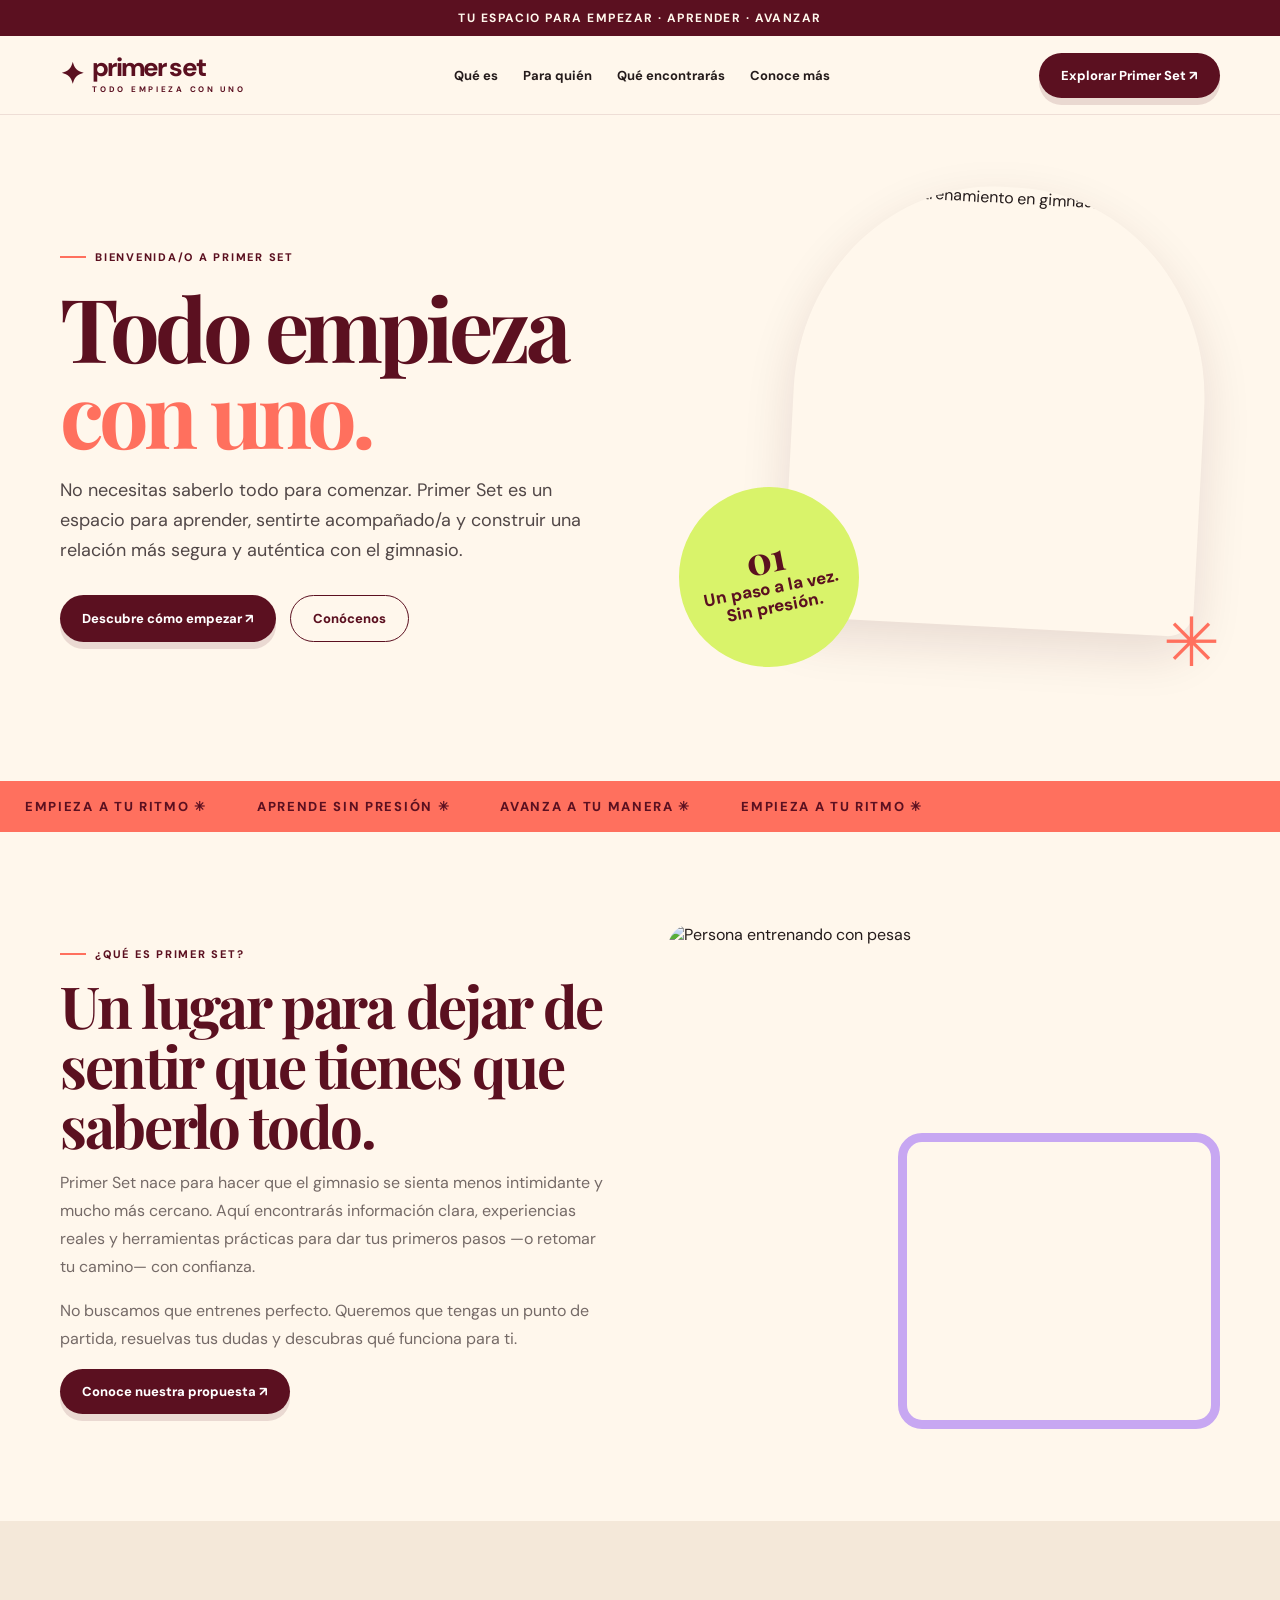
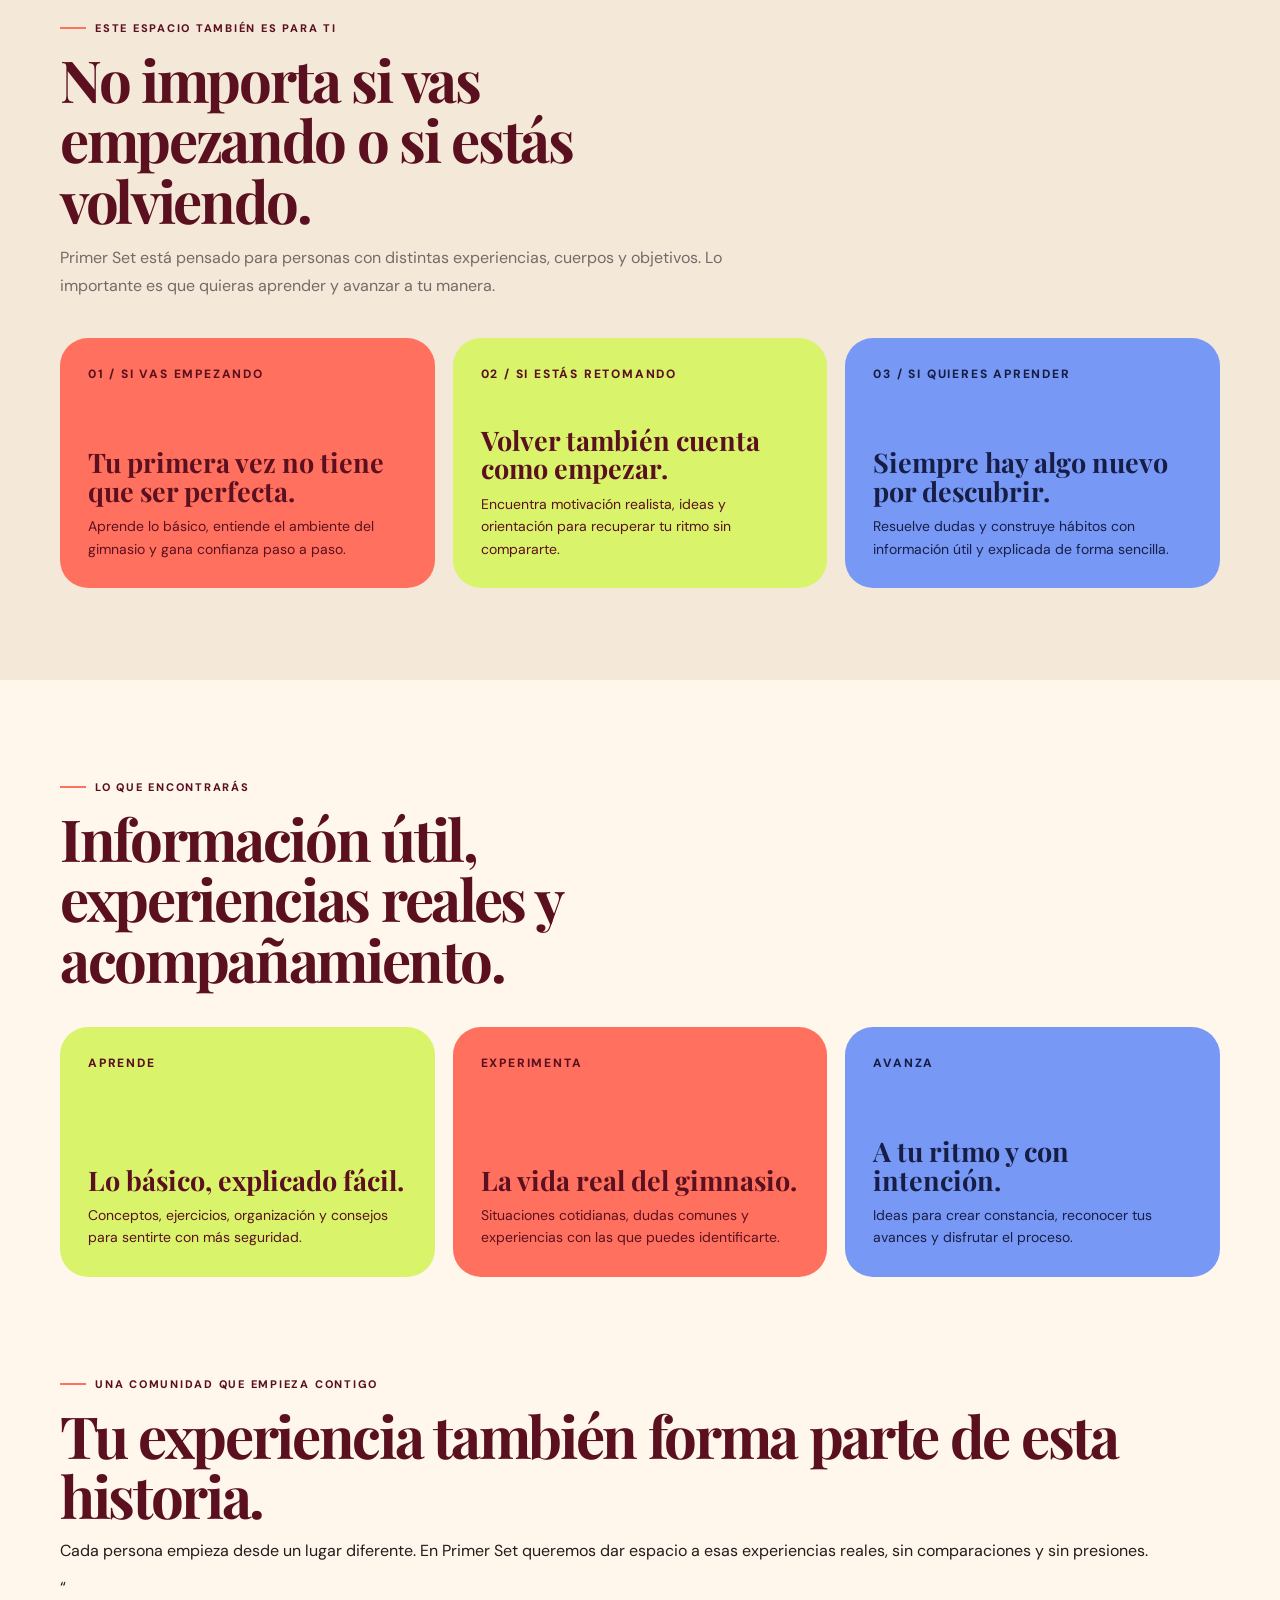
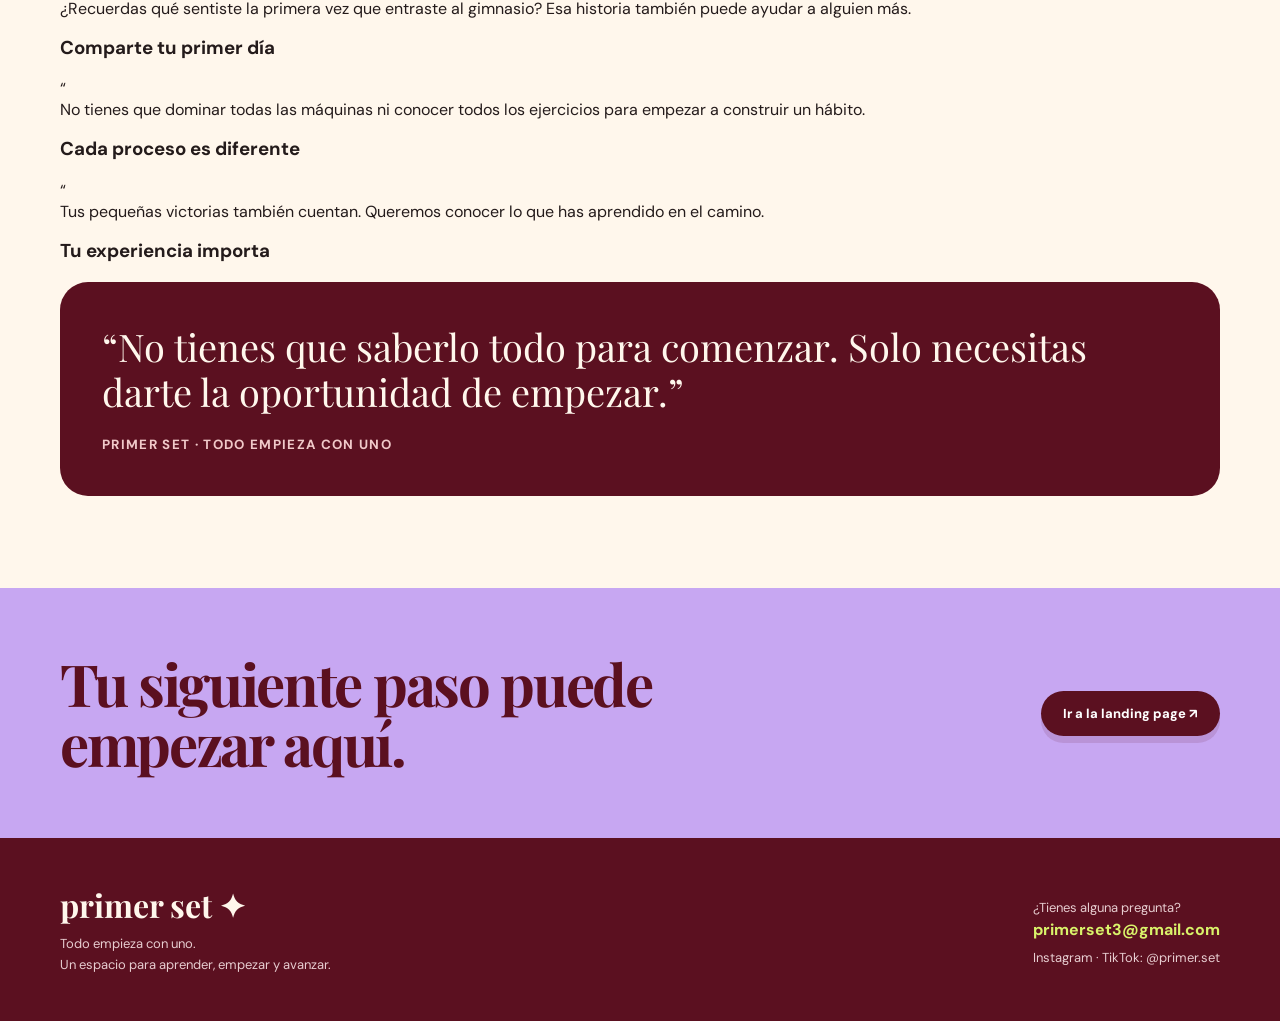
==== commit da9273e5: "Update index.html" ====
--- a/index.html
+++ b/index.html
@@ -5,5 +5,36 @@
 <section class="section" id="que-es"><div class="wrap split"><div><span class="eyebrow">¿Qué es Primer Set?</span><h2>Un lugar para dejar de sentir que tienes que saberlo todo.</h2><p class="copy">Primer Set nace para hacer que el gimnasio se sienta menos intimidante y mucho más cercano. Aquí encontrarás información clara, experiencias reales y herramientas prácticas para dar tus primeros pasos —o retomar tu camino— con confianza.</p><p class="copy">No buscamos que entrenes perfecto. Queremos que tengas un punto de partida, resuelvas tus dudas y descubras qué funciona para ti.</p><a class="pill" href="landing.html">Conoce nuestra propuesta ↗</a></div><div class="photo-stack"><img src="https://images.unsplash.com/photo-1517836357463-d25dfeac3438?auto=format&fit=crop&w=900&q=85" alt="Persona entrenando con pesas"></div></div></section>
 <section class="section" id="para-quien" style="background:#f4e8d9"><div class="wrap"><div class="section-head"><span class="eyebrow">Este espacio también es para ti</span><h2>No importa si vas empezando o si estás volviendo.</h2><p>Primer Set está pensado para personas con distintas experiencias, cuerpos y objetivos. Lo importante es que quieras aprender y avanzar a tu manera.</p></div><div class="cards"><article class="card coral"><span class="num">01 / SI VAS EMPEZANDO</span><div><h3>Tu primera vez no tiene que ser perfecta.</h3><p>Aprende lo básico, entiende el ambiente del gimnasio y gana confianza paso a paso.</p></div></article><article class="card lime"><span class="num">02 / SI ESTÁS RETOMANDO</span><div><h3>Volver también cuenta como empezar.</h3><p>Encuentra motivación realista, ideas y orientación para recuperar tu ritmo sin compararte.</p></div></article><article class="card blue"><span class="num">03 / SI QUIERES APRENDER</span><div><h3>Siempre hay algo nuevo por descubrir.</h3><p>Resuelve dudas y construye hábitos con información útil y explicada de forma sencilla.</p></div></article></div></div></section>
 <section class="section" id="contenido"><div class="wrap"><div class="section-head"><span class="eyebrow">Lo que encontrarás</span><h2>Información útil, experiencias reales y acompañamiento.</h2></div><div class="cards"><article class="card lime"><span class="num">APRENDE</span><div><h3>Lo básico, explicado fácil.</h3><p>Conceptos, ejercicios, organización y consejos para sentirte con más seguridad.</p></div></article><article class="card coral"><span class="num">EXPERIMENTA</span><div><h3>La vida real del gimnasio.</h3><p>Situaciones cotidianas, dudas comunes y experiencias con las que puedes identificarte.</p></div></article><article class="card blue"><span class="num">AVANZA</span><div><h3>A tu ritmo y con intención.</h3><p>Ideas para crear constancia, reconocer tus avances y disfrutar el proceso.</p></div></article></div></div></section>
+  
+<section class="community-section">
+  <div class="wrap">
+    <div class="community-heading">
+      <span class="eyebrow">Una comunidad que empieza contigo</span>
+      <h2>Tu experiencia también forma parte de esta historia.</h2>
+      <p>Cada persona empieza desde un lugar diferente. En Primer Set queremos dar espacio a esas experiencias reales, sin comparaciones y sin presiones.</p>
+    </div>
+
+    <div class="community-grid">
+      <article class="community-card">
+        <span class="quote-mark">“</span>
+        <p>¿Recuerdas qué sentiste la primera vez que entraste al gimnasio? Esa historia también puede ayudar a alguien más.</p>
+        <h3>Comparte tu primer día</h3>
+      </article>
+
+      <article class="community-card">
+        <span class="quote-mark">“</span>
+        <p>No tienes que dominar todas las máquinas ni conocer todos los ejercicios para empezar a construir un hábito.</p>
+        <h3>Cada proceso es diferente</h3>
+      </article>
+
+      <article class="community-card">
+        <span class="quote-mark">“</span>
+        <p>Tus pequeñas victorias también cuentan. Queremos conocer lo que has aprendido en el camino.</p>
+        <h3>Tu experiencia importa</h3>
+      </article>
+    </div>
+  </div>
+</section>
+
 <section class="section" style="padding-top:0"><div class="wrap"><div class="quote"><p>“No tienes que saberlo todo para comenzar. Solo necesitas darte la oportunidad de empezar.”</p><small>Primer Set · Todo empieza con uno</small></div></div></section><section class="cta-band"><div class="wrap cta-inner"><h2>Tu siguiente paso puede empezar aquí.</h2><a class="pill" href="landing.html">Ir a la landing page ↗</a></div></section></main>
-<footer><div class="wrap footer-row"><div><div class="footer-brand">primer set ✦</div><p>Todo empieza con uno.<br>Un espacio para aprender, empezar y avanzar.</p></div><div><p>¿Tienes alguna pregunta?</p><a href="mailto:primerset3@gmail.com">primerset3@gmail.com</a><p>Instagram · TikTok: @primer.set</p></div></div></footer></body></html>+<footer><div class="wrap footer-row"><div><div class="footer-brand">primer set ✦</div><p>Todo empieza con uno.<br>Un espacio para aprender, empezar y avanzar.</p></div><div><p>¿Tienes alguna pregunta?</p><a href="mailto:primerset3@gmail.com">primerset3@gmail.com</a><p>Instagram · TikTok: @primer.set</p></div></div></footer></body></html>
